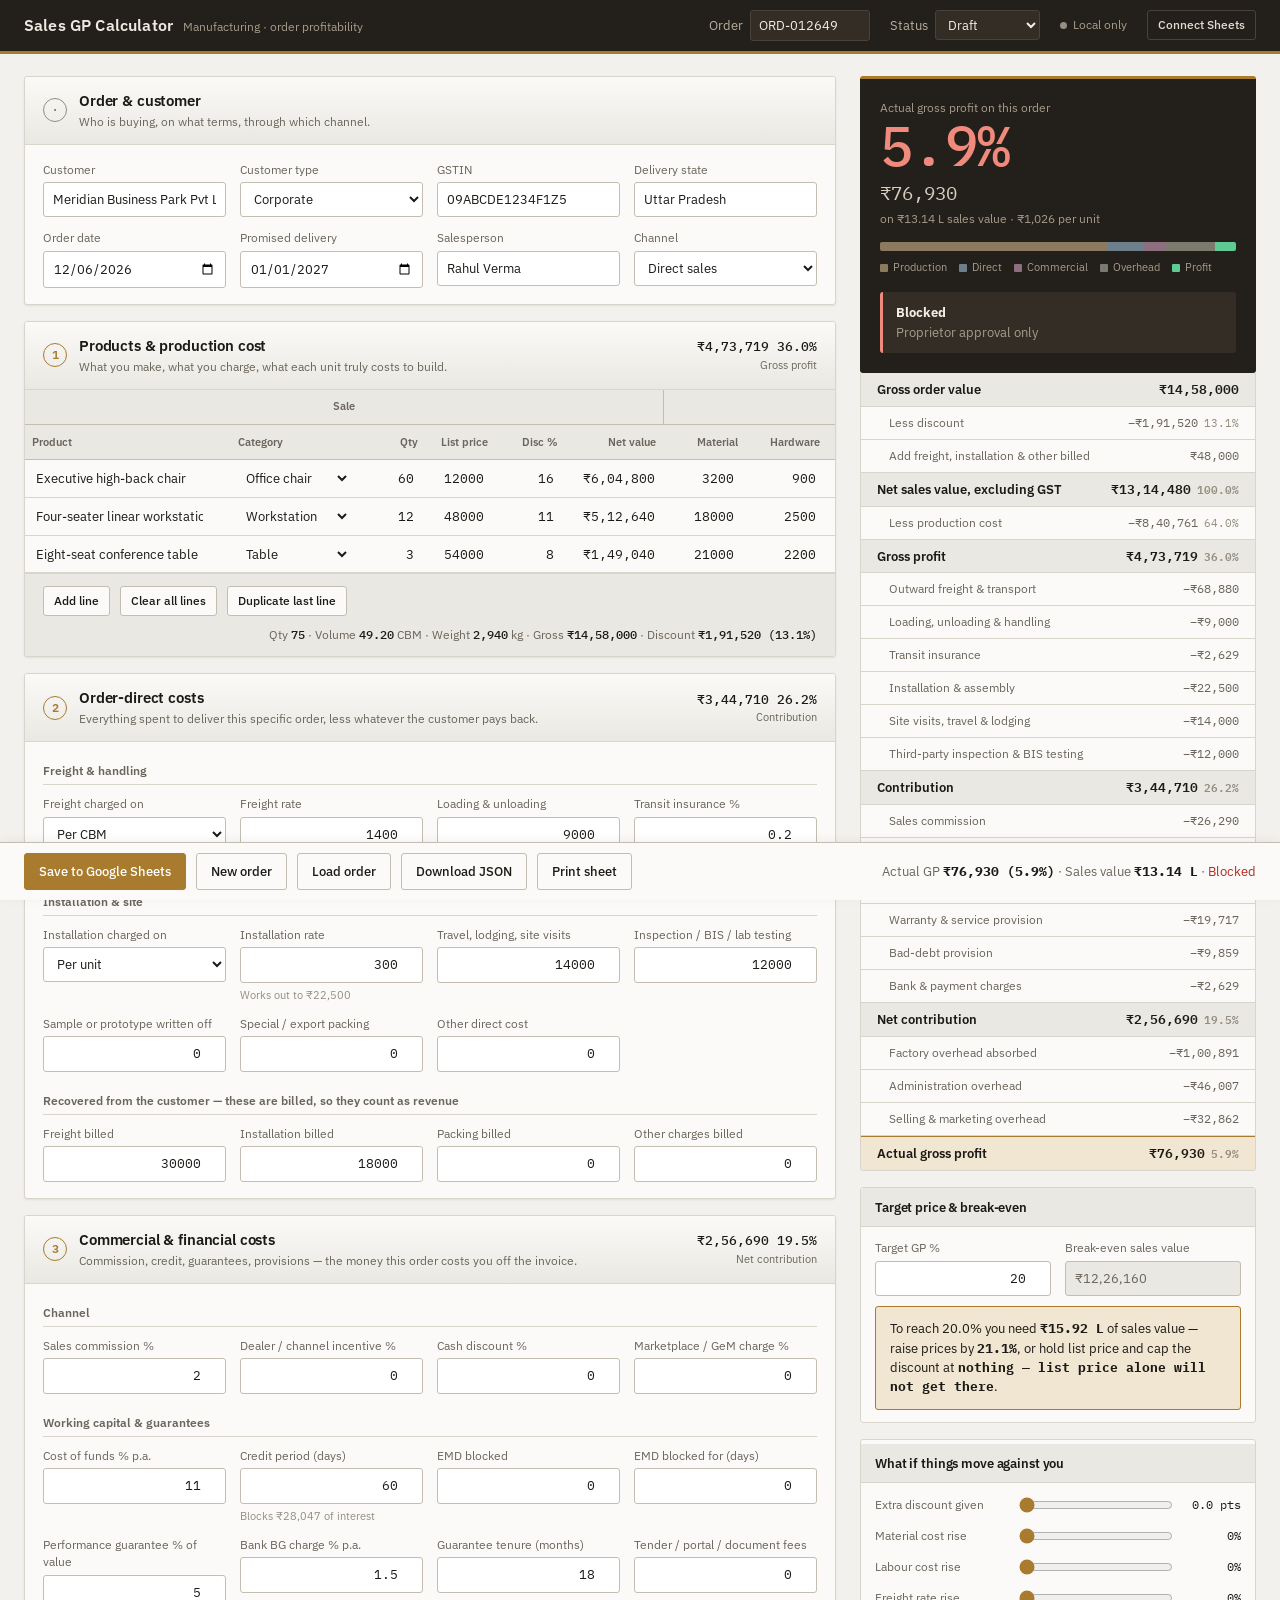
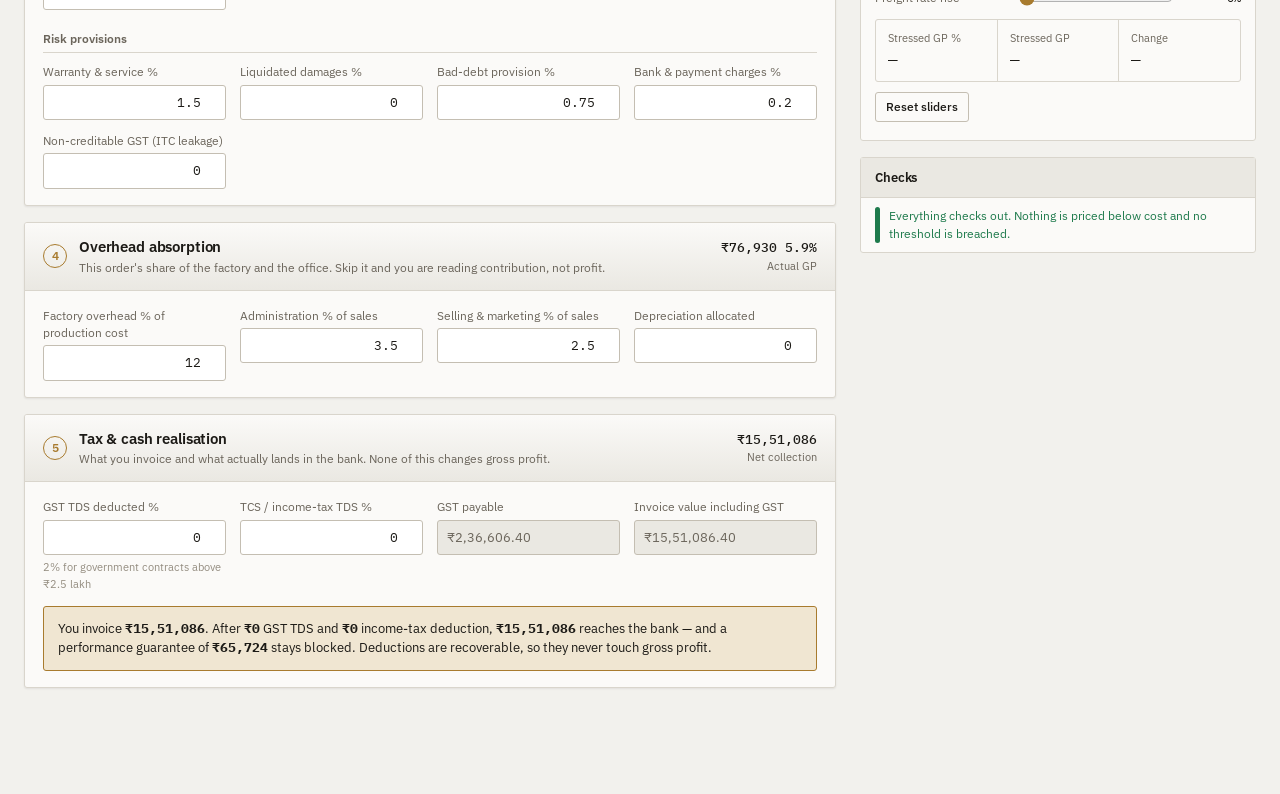
==== preview.html @ 5eb61e9d "Self Updated all fiels" ====
<!DOCTYPE html>
<html lang="en">
<head>
<meta charset="utf-8">
<meta name="viewport" content="width=device-width,initial-scale=1">
<title>Sales GP Calculator</title>
<meta name="description" content="Order-level gross profit calculator for furniture manufacturing.">
<link rel="preconnect" href="https://fonts.googleapis.com">
<link rel="preconnect" href="https://fonts.gstatic.com" crossorigin>
<link href="https://fonts.googleapis.com/css2?family=IBM+Plex+Mono:wght@400;500&family=IBM+Plex+Sans:wght@400;500;600&display=swap" rel="stylesheet">
<style>
/* ===== Sales GP Calculator — bark, paper, brass ========================== */
:root{
  --bark:#231F1A; --bark-2:#332D25; --bark-3:#4A4238;
  --surface:#F2F1ED; --card:#FBFAF8; --sunken:#EAE8E2;
  --rule:#D9D5CC; --rule-2:#C4BEB2;
  --ink:#1C1A16; --ink-2:#6B655B; --ink-3:#948D80;
  --brass:#A87B2E; --brass-lo:#F0E6D2; --brass-hi:#C79A45;
  --good:#1E7A4C; --good-bg:#E4F0E8;
  --watch:#B0731A; --watch-bg:#FAEEDB;
  --risk:#AE2B22; --risk-bg:#F9E5E3;
  --r:3px; --shadow:0 1px 2px rgba(35,31,26,.08);
  --sans:'IBM Plex Sans',system-ui,-apple-system,Segoe UI,sans-serif;
  --mono:'IBM Plex Mono',ui-monospace,Menlo,monospace;
}
*{box-sizing:border-box}
html{-webkit-text-size-adjust:100%}
body{
  margin:0;background:var(--surface);color:var(--ink);
  font:400 14px/1.5 var(--sans);font-variant-numeric:tabular-nums;
}
h1,h2,h3{margin:0;font-weight:600;letter-spacing:-.01em}
button,input,select,textarea{font:inherit;color:inherit}
:focus-visible{outline:2px solid var(--brass);outline-offset:2px}

/* ---------- masthead ---------- */
.masthead{
  position:sticky;top:0;z-index:60;background:var(--bark);color:#EFEAE1;
  border-bottom:3px solid var(--brass);
}
.masthead-in{
  max-width:1480px;margin:0 auto;padding:10px 24px;
  display:flex;align-items:center;gap:20px;flex-wrap:wrap;
}
.brand{display:flex;align-items:baseline;gap:10px;margin-right:auto}
.brand h1{font-size:16px;letter-spacing:.01em}
.brand span{font-size:12px;color:#A79C8B}
.mast-field{display:flex;align-items:center;gap:7px;font-size:12.5px;color:#B8AE9D}
.mast-field input,.mast-field select{
  background:var(--bark-2);border:1px solid var(--bark-3);color:#F3EEE5;
  border-radius:var(--r);padding:5px 8px;font-size:12.5px;min-width:0;
}
.mast-field input{width:150px}
.conn{display:flex;align-items:center;gap:6px;font-size:12px;color:#A79C8B}
.dot{width:7px;height:7px;border-radius:50%;background:var(--ink-3);flex:none}
.dot.on{background:#4FBF84}.dot.off{background:#C9705F}

/* ---------- buttons ---------- */
.btn{
  border:1px solid var(--rule-2);background:var(--card);border-radius:var(--r);
  padding:8px 14px;cursor:pointer;font-size:13px;font-weight:500;
  transition:background .12s,border-color .12s;
}
.btn:hover{background:var(--sunken)}
.btn-primary{background:var(--brass);border-color:var(--brass);color:#fff}
.btn-primary:hover{background:var(--brass-hi)}
.btn-ghost{background:transparent;border-color:var(--bark-3);color:#E4DCCF}
.btn-ghost:hover{background:var(--bark-2)}
.btn-sm{padding:5px 10px;font-size:12px}
.btn:disabled{opacity:.45;cursor:not-allowed}

/* ---------- shell ---------- */
.shell{max-width:1480px;margin:0 auto;padding:22px 24px 90px;
  display:grid;grid-template-columns:minmax(0,1fr) 396px;gap:24px;align-items:start}

/* ---------- level blocks ---------- */
.level{background:var(--card);border:1px solid var(--rule);border-radius:var(--r);
  margin-bottom:16px;box-shadow:var(--shadow);overflow:hidden}
.level-head{display:flex;align-items:center;gap:12px;padding:13px 18px;
  border-bottom:1px solid var(--rule);background:linear-gradient(var(--card),var(--sunken))}
.level-no{width:24px;height:24px;flex:none;border:1px solid var(--brass);color:var(--brass);
  border-radius:50%;display:grid;place-items:center;font-size:12px;font-weight:600}
.level-head h2{font-size:14.5px}
.level-head p{margin:1px 0 0;font-size:12px;color:var(--ink-2)}
.level-sum{margin-left:auto;font-family:var(--mono);font-size:13px;font-weight:500;text-align:right}
.level-sum small{display:block;font-family:var(--sans);font-size:11px;color:var(--ink-2);font-weight:400}
.level-body{padding:16px 18px}
.level-body.pad0{padding:0}

/* ---------- form grid ---------- */
.grid{display:grid;gap:12px 14px}
.g2{grid-template-columns:repeat(2,minmax(0,1fr))}
.g3{grid-template-columns:repeat(3,minmax(0,1fr))}
.g4{grid-template-columns:repeat(4,minmax(0,1fr))}
.f{display:flex;flex-direction:column;gap:4px;min-width:0}
.f label{font-size:11.5px;color:var(--ink-2)}
.f input,.f select{
  border:1px solid var(--rule-2);border-radius:var(--r);padding:7px 9px;
  background:#fff;width:100%;font-size:13px;
}
.f input[type=number]{font-family:var(--mono);text-align:right}
.f input:hover,.f select:hover{border-color:var(--ink-3)}
.f .hint{font-size:11px;color:var(--ink-3)}
.f-out input{background:var(--sunken);color:var(--ink-2)}
.split{display:grid;grid-template-columns:1fr 96px;gap:6px}
.subhead{font-size:11.5px;font-weight:600;color:var(--ink-2);
  padding-bottom:5px;margin:4px 0 10px;border-bottom:1px solid var(--rule)}
.subhead:not(:first-child){margin-top:20px}

/* ---------- line-item table ---------- */
.tbl-wrap{overflow-x:auto}
table.lines{width:100%;border-collapse:collapse;font-size:12.5px;min-width:1560px}
table.lines th{
  text-align:right;font-weight:600;font-size:11px;color:var(--ink-2);
  padding:9px 7px;border-bottom:1px solid var(--rule-2);background:var(--sunken);
  position:sticky;top:0;white-space:nowrap;
}
table.lines th:first-child,table.lines th.l{text-align:left}
table.lines td{padding:3px 4px;border-bottom:1px solid var(--rule);vertical-align:middle}
table.lines tbody tr:hover{background:#FDFCFA}
table.lines input,table.lines select{
  border:1px solid transparent;background:transparent;border-radius:2px;
  padding:5px 6px;width:100%;font-size:12.5px;
}
table.lines input:hover,table.lines select:hover{border-color:var(--rule-2);background:#fff}
table.lines input:focus,table.lines select:focus{background:#fff;border-color:var(--brass)}
table.lines input[type=number]{font-family:var(--mono);text-align:right;appearance:textfield;-moz-appearance:textfield}
table.lines input[type=number]::-webkit-outer-spin-button,
table.lines input[type=number]::-webkit-inner-spin-button{-webkit-appearance:none;margin:0}
.cell-out{font-family:var(--mono);text-align:right;padding-right:8px!important;white-space:nowrap}
.grp{background:var(--sunken)!important;font-size:10.5px!important;
  color:var(--ink-2)!important;text-align:center!important;border-left:1px solid var(--rule-2)}
.w-xs,.w-s,.w-m,.w-l{width:100%}
/* the generic `table.lines input` rule wins on specificity, so size the column,
   not the input */
table.lines thead tr:last-child th:nth-child(1){min-width:206px}
table.lines thead tr:last-child th:nth-child(2){min-width:124px}
table.lines thead tr:last-child th:nth-child(n+3):nth-child(-n+5){min-width:70px}
table.lines thead tr:last-child th:nth-child(6){min-width:98px}
table.lines thead tr:last-child th:nth-child(n+7):nth-child(-n+13){min-width:82px}
table.lines thead tr:last-child th:nth-child(n+14):nth-child(-n+17){min-width:70px}
table.lines thead tr:last-child th:nth-child(n+18):nth-child(-n+21){min-width:96px}
.x-btn{border:none;background:none;color:var(--ink-3);cursor:pointer;
  font-size:16px;line-height:1;padding:4px 7px;border-radius:2px}
.x-btn:hover{color:var(--risk);background:var(--risk-bg)}
tr.under td{background:var(--risk-bg)}
.lines-foot{display:flex;gap:10px;align-items:center;padding:12px 18px;
  border-top:1px solid var(--rule);background:var(--sunken);flex-wrap:wrap}
.lines-foot .stat{font-size:12px;color:var(--ink-2);margin-left:auto}
.lines-foot .stat b{font-family:var(--mono);color:var(--ink);font-weight:500}

/* ---------- margin panel (the hero) ---------- */
.panel{position:sticky;top:70px}
.readout{background:var(--bark);color:#F2EDE4;border-radius:var(--r);
  padding:20px;border-top:3px solid var(--brass)}
.readout .cap{font-size:11.5px;color:#A79C8B;margin-bottom:2px}
.gp-figure{
  font-family:var(--mono);font-size:56px;line-height:.98;font-weight:500;
  letter-spacing:-.03em;transition:color .35s ease;color:#F2EDE4;
}
.gp-figure.good{color:#5FCB92}.gp-figure.watch{color:#E8B457}.gp-figure.risk{color:#F08A7C}
.gp-abs{font-family:var(--mono);font-size:19px;margin-top:6px;color:#D9D0C1}
.gp-sub{font-size:12px;color:#A79C8B;margin-top:3px}
.verdict{margin-top:16px;padding:11px 13px;border-radius:var(--r);
  background:var(--bark-2);border-left:3px solid var(--ink-3);font-size:12.5px}
.verdict.good{border-left-color:#4FBF84}
.verdict.watch{border-left-color:#E8B457}
.verdict.risk{border-left-color:#F08A7C}
.verdict b{display:block;font-size:13px;margin-bottom:1px;color:#F2EDE4}
.verdict span{color:#A79C8B}

/* waterfall */
.fall{margin-top:14px;display:flex;height:9px;border-radius:2px;overflow:hidden;background:var(--bark-2)}
.fall i{display:block;height:100%}
.fall-key{display:flex;flex-wrap:wrap;gap:4px 12px;margin-top:8px;font-size:11px;color:#A79C8B}
.fall-key span{display:flex;align-items:center;gap:5px}
.fall-key i{width:8px;height:8px;border-radius:1px;flex:none}

/* ladder */
.ladder{background:var(--card);border:1px solid var(--rule);border-top:none;
  border-radius:0 0 var(--r) var(--r)}
.rung{display:flex;justify-content:space-between;gap:10px;padding:7px 16px;
  font-size:12.5px;border-bottom:1px solid var(--rule)}
.rung:last-child{border-bottom:none}
.rung .v{font-family:var(--mono);white-space:nowrap}
.rung.minor{color:var(--ink-2);padding-left:28px;font-size:12px}
.rung.step{font-weight:600;background:var(--sunken)}
.rung.total{font-weight:600;background:var(--brass-lo);border-top:1px solid var(--brass)}
.rung .pc{color:var(--ink-3);font-size:11px;margin-left:6px}

/* checks */
.checks{margin-top:16px;background:var(--card);border:1px solid var(--rule);border-radius:var(--r)}
.checks h3{font-size:12.5px;padding:10px 14px;border-bottom:1px solid var(--rule);background:var(--sunken)}
.check{display:flex;gap:9px;padding:9px 14px;font-size:12px;border-bottom:1px solid var(--rule)}
.check:last-child{border-bottom:none}
.check i{width:5px;border-radius:3px;flex:none;background:var(--ink-3)}
.check.error i{background:var(--risk)}.check.warn i{background:var(--watch)}.check.info i{background:var(--brass)}
.check.ok{color:var(--good)}

/* ---------- what-if ---------- */
.whatif{padding:4px 0}
.slider{display:grid;grid-template-columns:132px minmax(0,1fr) 60px;gap:10px;align-items:center;margin-bottom:11px}
.slider label{font-size:12px;color:var(--ink-2)}
.slider input[type=range]{width:100%;accent-color:var(--brass)}
.slider output{font-family:var(--mono);font-size:12px;text-align:right;color:var(--ink)}
.whatif-out{display:grid;grid-template-columns:repeat(3,1fr);gap:1px;background:var(--rule);
  border:1px solid var(--rule);border-radius:var(--r);overflow:hidden;margin-top:6px}
.whatif-out div{background:var(--card);padding:10px 12px}
.whatif-out span{display:block;font-size:11px;color:var(--ink-2)}
.whatif-out b{font-family:var(--mono);font-size:16px;font-weight:500}

/* ---------- misc ---------- */
.callout{background:var(--brass-lo);border:1px solid var(--brass);border-radius:var(--r);
  padding:12px 14px;font-size:12.5px;line-height:1.55}
.callout b{font-family:var(--mono)}
.toast{position:fixed;left:50%;bottom:26px;transform:translateX(-50%) translateY(120%);
  background:var(--bark);color:#F2EDE4;padding:11px 18px;border-radius:var(--r);
  font-size:13px;box-shadow:0 6px 20px rgba(35,31,26,.28);z-index:200;
  opacity:0;visibility:hidden;pointer-events:none;
  transition:transform .28s cubic-bezier(.2,.9,.3,1),opacity .2s;max-width:min(90vw,520px)}
.toast.show{transform:translateX(-50%) translateY(0);opacity:1;visibility:visible}
.toast.err{background:var(--risk)}
.pos{color:var(--good)}.neg{color:var(--risk)}
.actionbar{position:fixed;left:0;right:0;bottom:0;z-index:55;background:var(--card);
  border-top:1px solid var(--rule-2);padding:10px 24px;display:flex;gap:10px;align-items:center;
  box-shadow:0 -2px 10px rgba(35,31,26,.06)}
.actionbar .grow{margin-left:auto;display:flex;gap:10px}
.actionbar .live{font-size:12.5px;color:var(--ink-2)}
.actionbar .live b{font-family:var(--mono);color:var(--ink)}

@media (max-width:1180px){
  .shell{grid-template-columns:minmax(0,1fr)}
  .panel{position:static}
  .g4{grid-template-columns:repeat(2,minmax(0,1fr))}
  .g3{grid-template-columns:repeat(2,minmax(0,1fr))}
}
@media (max-width:640px){
  .shell{padding:16px 12px 96px}
  .masthead-in{padding:10px 12px;gap:12px}
  .brand{width:100%;gap:8px}
  .brand h1{font-size:15px}
  .brand span{display:none}
  .actionbar .btn{flex:1 1 auto;padding:8px 10px}
  .actionbar .grow{width:100%;margin-left:0}
  .g2,.g3,.g4{grid-template-columns:minmax(0,1fr)}
  .gp-figure{font-size:46px}
  .actionbar{padding:10px 12px;flex-wrap:wrap}
  .whatif-out{grid-template-columns:1fr}
}
@media (prefers-reduced-motion:reduce){
  *{transition:none!important;animation:none!important}
}
@media print{
  .masthead,.actionbar,.whatif,.x-btn,.lines-foot .btn{display:none}
  body{background:#fff}.shell{grid-template-columns:1fr}
  .readout{background:#fff;color:#000;border:1px solid #000}
  .gp-figure{color:#000!important}
}

</style>
</head>
<body>

<header class="masthead">
  <div class="masthead-in">
    <div class="brand">
      <h1>Sales GP Calculator</h1>
      <span id="brandCo">Manufacturing · order profitability</span>
    </div>
    <div class="mast-field">
      <span>Order</span>
      <input id="orderId" placeholder="ORD-0001" style="width:120px">
    </div>
    <div class="mast-field">
      <span>Status</span>
      <select id="orderStatus">
        <option>Draft</option><option>Quoted</option><option>Won</option>
        <option>Lost</option><option>Dispatched</option><option>Closed</option>
      </select>
    </div>
    <div class="conn"><span class="dot" id="connDot"></span><span id="connText">Local only</span></div>
    <button class="btn btn-ghost btn-sm" id="btnConnect">Connect Sheets</button>
  </div>
</header>

<main class="shell">

  <!-- ================= LEFT : the working form ================= -->
  <section>

    <!-- Order & customer -->
    <article class="level">
      <div class="level-head">
        <span class="level-no" style="border-color:var(--ink-3);color:var(--ink-2)">·</span>
        <div><h2>Order &amp; customer</h2><p>Who is buying, on what terms, through which channel.</p></div>
      </div>
      <div class="level-body">
        <div class="grid g4">
          <div class="f"><label for="custName">Customer</label>
            <input id="custName" list="dlCustomers" placeholder="Start typing a saved customer"></div>
          <div class="f"><label for="custType">Customer type</label>
            <select id="custType">
              <option>Corporate</option><option>Dealer</option><option>Retail</option>
              <option>Government / GeM</option><option>PSU</option><option>Export</option><option>Project / OEM</option>
            </select></div>
          <div class="f"><label for="custGstin">GSTIN</label><input id="custGstin" placeholder="09ABCDE1234F1Z5"></div>
          <div class="f"><label for="custState">Delivery state</label><input id="custState" placeholder="Uttar Pradesh"></div>
          <div class="f"><label for="orderDate">Order date</label><input type="date" id="orderDate"></div>
          <div class="f"><label for="deliveryDate">Promised delivery</label><input type="date" id="deliveryDate"></div>
          <div class="f"><label for="salesperson">Salesperson</label><input id="salesperson" placeholder="Name"></div>
          <div class="f"><label for="channel">Channel</label>
            <select id="channel">
              <option>Direct sales</option><option>Dealer network</option><option>GeM tender</option>
              <option>e-Tender</option><option>Marketplace</option><option>Referral</option>
            </select></div>
        </div>
      </div>
    </article>

    <!-- LEVEL 1 -->
    <article class="level">
      <div class="level-head">
        <span class="level-no">1</span>
        <div><h2>Products &amp; production cost</h2><p>What you make, what you charge, what each unit truly costs to build.</p></div>
        <div class="level-sum"><span id="sumL1">—</span><small>Gross profit</small></div>
      </div>
      <div class="level-body pad0">
        <div class="tbl-wrap">
          <table class="lines">
            <thead>
              <tr>
                <th colspan="6" class="grp" style="border-left:none">Sale</th>
                <th colspan="7" class="grp">Cost per unit</th>
                <th colspan="4" class="grp">Loading &amp; logistics inputs</th>
                <th colspan="4" class="grp">Result</th>
                <th class="grp"></th>
              </tr>
              <tr>
                <th class="l">Product</th><th class="l">Category</th>
                <th>Qty</th><th>List price</th><th>Disc %</th><th>Net value</th>
                <th>Material</th><th>Hardware</th><th>Fabric/foam</th><th>Finishing</th>
                <th>Labour</th><th>Packing</th><th>Other</th>
                <th>Waste %</th><th>Inward %</th><th>CBM/unit</th><th>Kg/unit</th>
                <th>Unit cost</th><th>Total cost</th><th>Line GP</th><th>GP %</th>
                <th></th>
              </tr>
            </thead>
            <tbody id="lineBody"></tbody>
          </table>
        </div>
        <div class="lines-foot">
          <button class="btn btn-sm" id="btnAddLine">Add line</button>
          <button class="btn btn-sm" id="btnClearLines">Clear all lines</button>
          <button class="btn btn-sm" id="btnDuplicate">Duplicate last line</button>
          <span class="stat">Qty <b id="ftQty">0</b> · Volume <b id="ftCbm">0</b> CBM · Weight <b id="ftKg">0</b> kg · Gross <b id="ftGross">0</b> · Discount <b id="ftDisc">0</b></span>
        </div>
      </div>
    </article>

    <!-- LEVEL 2 -->
    <article class="level">
      <div class="level-head">
        <span class="level-no">2</span>
        <div><h2>Order-direct costs</h2><p>Everything spent to deliver this specific order, less whatever the customer pays back.</p></div>
        <div class="level-sum"><span id="sumL2">—</span><small>Contribution</small></div>
      </div>
      <div class="level-body">
        <p class="subhead">Freight &amp; handling</p>
        <div class="grid g4">
          <div class="f"><label for="freightMode">Freight charged on</label>
            <select id="freightMode">
              <option value="cbm">Per CBM</option><option value="kg">Per kg</option>
              <option value="unit">Per unit</option><option value="pct">% of sales value</option>
              <option value="lumpsum">Lump sum</option>
            </select></div>
          <div class="f"><label for="freightRate">Freight rate</label><input type="number" id="freightRate" value="0" step="0.01"><span class="hint" id="freightCalc">—</span></div>
          <div class="f"><label for="handling">Loading &amp; unloading</label><input type="number" id="handling" value="0"></div>
          <div class="f"><label for="insurancePct">Transit insurance %</label><input type="number" id="insurancePct" value="0" step="0.01"></div>
        </div>
        <p class="subhead">Installation &amp; site</p>
        <div class="grid g4">
          <div class="f"><label for="installMode">Installation charged on</label>
            <select id="installMode">
              <option value="unit">Per unit</option><option value="lumpsum">Lump sum</option><option value="pct">% of sales value</option>
            </select></div>
          <div class="f"><label for="installRate">Installation rate</label><input type="number" id="installRate" value="0" step="0.01"><span class="hint" id="installCalc">—</span></div>
          <div class="f"><label for="travel">Travel, lodging, site visits</label><input type="number" id="travel" value="0"></div>
          <div class="f"><label for="inspection">Inspection / BIS / lab testing</label><input type="number" id="inspection" value="0"></div>
          <div class="f"><label for="sampleCost">Sample or prototype written off</label><input type="number" id="sampleCost" value="0"></div>
          <div class="f"><label for="specialPacking">Special / export packing</label><input type="number" id="specialPacking" value="0"></div>
          <div class="f"><label for="otherDirect">Other direct cost</label><input type="number" id="otherDirect" value="0"></div>
        </div>
        <p class="subhead">Recovered from the customer — these are billed, so they count as revenue</p>
        <div class="grid g4">
          <div class="f"><label for="freightBilled">Freight billed</label><input type="number" id="freightBilled" value="0"></div>
          <div class="f"><label for="installBilled">Installation billed</label><input type="number" id="installBilled" value="0"></div>
          <div class="f"><label for="packingBilled">Packing billed</label><input type="number" id="packingBilled" value="0"></div>
          <div class="f"><label for="otherBilled">Other charges billed</label><input type="number" id="otherBilled" value="0"></div>
        </div>
      </div>
    </article>

    <!-- LEVEL 3 -->
    <article class="level">
      <div class="level-head">
        <span class="level-no">3</span>
        <div><h2>Commercial &amp; financial costs</h2><p>Commission, credit, guarantees, provisions — the money this order costs you off the invoice.</p></div>
        <div class="level-sum"><span id="sumL3">—</span><small>Net contribution</small></div>
      </div>
      <div class="level-body">
        <p class="subhead">Channel</p>
        <div class="grid g4">
          <div class="f"><label for="commissionPct">Sales commission %</label><input type="number" id="commissionPct" value="0" step="0.01"></div>
          <div class="f"><label for="dealerIncentivePct">Dealer / channel incentive %</label><input type="number" id="dealerIncentivePct" value="0" step="0.01"></div>
          <div class="f"><label for="cashDiscountPct">Cash discount %</label><input type="number" id="cashDiscountPct" value="0" step="0.01"></div>
          <div class="f"><label for="gemChargePct">Marketplace / GeM charge %</label><input type="number" id="gemChargePct" value="0" step="0.01"></div>
        </div>
        <p class="subhead">Working capital &amp; guarantees</p>
        <div class="grid g4">
          <div class="f"><label for="interestPct">Cost of funds % p.a.</label><input type="number" id="interestPct" value="11" step="0.01"></div>
          <div class="f"><label for="creditDays">Credit period (days)</label><input type="number" id="creditDays" value="0"><span class="hint" id="creditCalc">—</span></div>
          <div class="f"><label for="emdAmount">EMD blocked</label><input type="number" id="emdAmount" value="0"></div>
          <div class="f"><label for="emdDays">EMD blocked for (days)</label><input type="number" id="emdDays" value="0"></div>
          <div class="f"><label for="pbgPct">Performance guarantee % of value</label><input type="number" id="pbgPct" value="0" step="0.01"></div>
          <div class="f"><label for="pbgChargePct">Bank BG charge % p.a.</label><input type="number" id="pbgChargePct" value="1.5" step="0.01"></div>
          <div class="f"><label for="pbgMonths">Guarantee tenure (months)</label><input type="number" id="pbgMonths" value="0"></div>
          <div class="f"><label for="tenderFees">Tender / portal / document fees</label><input type="number" id="tenderFees" value="0"></div>
        </div>
        <p class="subhead">Risk provisions</p>
        <div class="grid g4">
          <div class="f"><label for="warrantyPct">Warranty &amp; service %</label><input type="number" id="warrantyPct" value="0" step="0.01"></div>
          <div class="f"><label for="ldProvisionPct">Liquidated damages %</label><input type="number" id="ldProvisionPct" value="0" step="0.01"></div>
          <div class="f"><label for="badDebtPct">Bad-debt provision %</label><input type="number" id="badDebtPct" value="0" step="0.01"></div>
          <div class="f"><label for="bankChargePct">Bank &amp; payment charges %</label><input type="number" id="bankChargePct" value="0" step="0.01"></div>
          <div class="f"><label for="itcLeakage">Non-creditable GST (ITC leakage)</label><input type="number" id="itcLeakage" value="0"></div>
        </div>
      </div>
    </article>

    <!-- LEVEL 4 -->
    <article class="level">
      <div class="level-head">
        <span class="level-no">4</span>
        <div><h2>Overhead absorption</h2><p>This order's share of the factory and the office. Skip it and you are reading contribution, not profit.</p></div>
        <div class="level-sum"><span id="sumL4">—</span><small>Actual GP</small></div>
      </div>
      <div class="level-body">
        <div class="grid g4">
          <div class="f"><label for="factoryOhPct">Factory overhead % of production cost</label><input type="number" id="factoryOhPct" value="0" step="0.01"></div>
          <div class="f"><label for="adminOhPct">Administration % of sales</label><input type="number" id="adminOhPct" value="0" step="0.01"></div>
          <div class="f"><label for="sellingOhPct">Selling &amp; marketing % of sales</label><input type="number" id="sellingOhPct" value="0" step="0.01"></div>
          <div class="f"><label for="depreciation">Depreciation allocated</label><input type="number" id="depreciation" value="0"></div>
        </div>
      </div>
    </article>

    <!-- LEVEL 5 -->
    <article class="level">
      <div class="level-head">
        <span class="level-no">5</span>
        <div><h2>Tax &amp; cash realisation</h2><p>What you invoice and what actually lands in the bank. None of this changes gross profit.</p></div>
        <div class="level-sum"><span id="sumL5">—</span><small>Net collection</small></div>
      </div>
      <div class="level-body">
        <div class="grid g4">
          <div class="f"><label for="gstTdsPct">GST TDS deducted %</label><input type="number" id="gstTdsPct" value="0" step="0.01"><span class="hint">2% for government contracts above ₹2.5 lakh</span></div>
          <div class="f"><label for="tcsPct">TCS / income-tax TDS %</label><input type="number" id="tcsPct" value="0" step="0.01"></div>
          <div class="f f-out"><label>GST payable</label><input id="outGst" readonly></div>
          <div class="f f-out"><label>Invoice value including GST</label><input id="outInvoice" readonly></div>
        </div>
        <div class="callout" style="margin-top:14px" id="cashNote">Enter an order to see the realisation summary.</div>
      </div>
    </article>

  </section>

  <!-- ================= RIGHT : live margin panel ================= -->
  <aside class="panel">

    <div class="readout">
      <div class="cap">Actual gross profit on this order</div>
      <div class="gp-figure" id="gpPct">0.0%</div>
      <div class="gp-abs" id="gpAbs">₹0</div>
      <div class="gp-sub" id="gpSub">on nil sales value</div>

      <div class="fall" id="fall">
        <i style="background:#8C7A5E;width:100%"></i>
      </div>
      <div class="fall-key">
        <span><i style="background:#8C7A5E"></i>Production</span>
        <span><i style="background:#6E7F8C"></i>Direct</span>
        <span><i style="background:#8C6E7F"></i>Commercial</span>
        <span><i style="background:#7A7A6E"></i>Overhead</span>
        <span><i style="background:#5FCB92"></i>Profit</span>
      </div>

      <div class="verdict" id="verdict">
        <b>Awaiting input</b><span>Add a product line to see the approval level.</span>
      </div>
    </div>

    <div class="ladder" id="ladder"></div>

    <div class="checks">
      <h3>Target price &amp; break-even</h3>
      <div style="padding:12px 14px">
        <div class="grid g2" style="margin-bottom:10px">
          <div class="f"><label for="targetGpPct">Target GP %</label><input type="number" id="targetGpPct" value="20" step="0.5"></div>
          <div class="f f-out"><label>Break-even sales value</label><input id="outBreakeven" readonly></div>
        </div>
        <div class="callout" id="solverNote">Set a target to see the price you need.</div>
      </div>
    </div>

    <div class="checks whatif">
      <h3>What if things move against you</h3>
      <div style="padding:12px 14px 14px">
        <div class="slider"><label for="wDisc">Extra discount given</label><input type="range" id="wDisc" min="0" max="20" step="0.5" value="0"><output id="wDiscO">0.0 pts</output></div>
        <div class="slider"><label for="wMat">Material cost rise</label><input type="range" id="wMat" min="0" max="30" step="1" value="0"><output id="wMatO">0%</output></div>
        <div class="slider"><label for="wLab">Labour cost rise</label><input type="range" id="wLab" min="0" max="30" step="1" value="0"><output id="wLabO">0%</output></div>
        <div class="slider"><label for="wFrt">Freight rate rise</label><input type="range" id="wFrt" min="0" max="50" step="5" value="0"><output id="wFrtO">0%</output></div>
        <div class="whatif-out">
          <div><span>Stressed GP %</span><b id="wGpPct">—</b></div>
          <div><span>Stressed GP</span><b id="wGpAbs">—</b></div>
          <div><span>Change</span><b id="wDelta">—</b></div>
        </div>
        <button class="btn btn-sm" id="btnResetWhatif" style="margin-top:10px">Reset sliders</button>
      </div>
    </div>

    <div class="checks">
      <h3>Checks</h3>
      <div id="checkList"></div>
    </div>

  </aside>
</main>

<div class="actionbar">
  <button class="btn btn-primary" id="btnSave">Save to Google Sheets</button>
  <button class="btn" id="btnNew">New order</button>
  <button class="btn" id="btnLoad">Load order</button>
  <button class="btn" id="btnExport">Download JSON</button>
  <button class="btn" id="btnPrint">Print sheet</button>
  <span class="grow"><span class="live">Actual GP <b id="barGp">—</b> · Sales value <b id="barNsv">—</b> · <span id="barVerdict">—</span></span></span>
</div>

<datalist id="dlCustomers"></datalist>
<datalist id="dlProducts"></datalist>
<div class="toast" id="toast"></div>

<script>
/* ===========================================================================
   Sales GP Engine  v1.0
   Pure, dependency-free calculation core. No DOM, no network.
   Five calculation levels:
     L1  Production      -> Gross Profit
     L2  Order-direct    -> Contribution
     L3  Commercial      -> Net Contribution
     L4  Overhead        -> ACTUAL GP
     L5  Tax & cash      -> Invoice value, realisation (excluded from GP)
   =========================================================================== */
(function (root) {
  'use strict';

  /* ---------- helpers ---------------------------------------------------- */
  var num = function (v) { var x = parseFloat(v); return isFinite(x) ? x : 0; };
  var rate = function (v) { return num(v) / 100; };            // 12.5 -> 0.125
  var div = function (a, b) { return b ? a / b : 0; };
  var r2 = function (v) { return Math.round((num(v) + Number.EPSILON) * 100) / 100; };

  /* ---------- L1 : one order line ---------------------------------------- */
  function computeLine(l) {
    var qty = num(l.qty);
    var list = num(l.listPrice);
    var gross = qty * list;
    var discPct = rate(l.discPct);
    var discAmt = gross * discPct;
    var netRev = gross - discAmt;
    var unitNet = div(netRev, qty);

    // material family (subject to wastage + inward freight)
    var matBase = num(l.cMaterial) + num(l.cHardware) + num(l.cUpholstery) + num(l.cFinishing);
    var wastage = matBase * rate(l.wastagePct);
    var inward = (matBase + wastage) * rate(l.inwardFreightPct);
    // conversion family (not subject to wastage)
    var conv = num(l.cLabour) + num(l.cPacking) + num(l.cOther);

    var unitCogs = matBase + wastage + inward + conv;
    var cogs = unitCogs * qty;

    var gp = netRev - cogs;

    return {
      qty: qty,
      grossValue: gross,
      discountAmt: discAmt,
      netRevenue: netRev,
      unitNetPrice: unitNet,
      unitMaterial: matBase + wastage + inward,
      unitConversion: conv,
      unitCogs: unitCogs,
      cogs: cogs,
      gp: gp,
      gpPct: div(gp, netRev) * 100,
      markupPct: div(gp, cogs) * 100,
      cbm: num(l.cbmPerUnit) * qty,
      weight: num(l.weightPerUnit) * qty,
      gstPct: num(l.gstPct),
      gstAmt: netRev * rate(l.gstPct),
      belowCost: qty > 0 && unitNet < unitCogs
    };
  }

  /* ---------- L2 : order-direct cost heads -------------------------------- */
  function basisAmount(mode, rateVal, ctx) {
    switch (mode) {
      case 'cbm': return num(rateVal) * ctx.cbm;
      case 'kg': return num(rateVal) * ctx.weight;
      case 'unit': return num(rateVal) * ctx.qty;
      case 'pct': return rate(rateVal) * ctx.revenue;
      case 'lumpsum':
      default: return num(rateVal);
    }
  }

  /* ---------- main ------------------------------------------------------- */
  function compute(order) {
    var o = order || {};
    var L2 = o.l2 || {}, L3 = o.l3 || {}, L4 = o.l4 || {}, TX = o.tax || {}, RC = o.recovery || {};

    /* ---- L1 roll-up ---- */
    var lines = (o.lines || []).map(computeLine);
    var t = { gross: 0, disc: 0, net: 0, cogs: 0, qty: 0, cbm: 0, weight: 0, gst: 0, maxGst: 0 };
    lines.forEach(function (r) {
      t.gross += r.grossValue; t.disc += r.discountAmt; t.net += r.netRevenue;
      t.cogs += r.cogs; t.qty += r.qty; t.cbm += r.cbm; t.weight += r.weight;
      t.gst += r.gstAmt; t.maxGst = Math.max(t.maxGst, r.gstPct);
    });

    /* ---- revenue recoveries (billed to customer, so they ARE revenue) ---- */
    var recFreight = num(RC.freightBilled),
        recInstall = num(RC.installBilled),
        recPacking = num(RC.packingBilled),
        recOther = num(RC.otherBilled);
    var recovery = recFreight + recInstall + recPacking + recOther;

    // Net Sales Value, excl. GST — the single denominator for every margin %
    var NSV = t.net + recovery;
    var ctx = { cbm: t.cbm, weight: t.weight, qty: t.qty, revenue: NSV };

    /* ---- L1 result ---- */
    var grossProfit = NSV - t.cogs;

    /* ---- L2 heads ---- */
    var h2 = [];
    var push = function (arr, label, amt, ofRev) {
      if (Math.abs(amt) > 0.004) arr.push({ label: label, amount: amt, ofRevenue: !!ofRev });
    };
    var outFreight = basisAmount(L2.freightMode, L2.freightRate, ctx);
    var install = basisAmount(L2.installMode, L2.installRate, ctx);
    var insurance = rate(L2.insurancePct) * NSV;

    push(h2, 'Outward freight & transport', outFreight, L2.freightMode === 'pct');
    push(h2, 'Loading, unloading & handling', num(L2.handling));
    push(h2, 'Transit insurance', insurance, true);
    push(h2, 'Installation & assembly', install, L2.installMode === 'pct');
    push(h2, 'Site visits, travel & lodging', num(L2.travel));
    push(h2, 'Sample / prototype written off', num(L2.sampleCost));
    push(h2, 'Third-party inspection & BIS testing', num(L2.inspection));
    push(h2, 'Special / export packaging', num(L2.specialPacking));
    push(h2, 'Other direct order cost', num(L2.otherDirect));
    var totL2 = h2.reduce(function (s, x) { return s + x.amount; }, 0);
    var contribution = grossProfit - totL2;

    /* ---- L3 heads ---- */
    var invoiceValueForCredit = NSV * (1 + rate(t.maxGst));   // receivable actually blocked
    var creditDays = num(L3.creditDays);
    var iRate = rate(L3.interestPct);
    var creditCost = invoiceValueForCredit * iRate * div(creditDays, 365);
    var emdCost = num(L3.emdAmount) * iRate * div(num(L3.emdDays), 365);
    var pbgValue = rate(L3.pbgPct) * NSV;
    var pbgCost = pbgValue * rate(L3.pbgChargePct) * div(num(L3.pbgMonths), 12);

    var h3 = [];
    push(h3, 'Sales commission', rate(L3.commissionPct) * NSV, true);
    push(h3, 'Dealer / channel incentive', rate(L3.dealerIncentivePct) * NSV, true);
    push(h3, 'Cash / early-payment discount', rate(L3.cashDiscountPct) * NSV, true);
    push(h3, 'Working-capital cost (' + creditDays + ' days credit)', creditCost, true);
    push(h3, 'EMD blocked-fund cost', emdCost);
    push(h3, 'Performance bank guarantee', pbgCost, true);
    push(h3, 'Tender / portal / document fees', num(L3.tenderFees));
    push(h3, 'Marketplace transaction charge', rate(L3.gemChargePct) * NSV, true);
    push(h3, 'Liquidated damages provision', rate(L3.ldProvisionPct) * NSV, true);
    push(h3, 'Warranty & service provision', rate(L3.warrantyPct) * NSV, true);
    push(h3, 'Bad-debt provision', rate(L3.badDebtPct) * NSV, true);
    push(h3, 'Bank & payment charges', rate(L3.bankChargePct) * NSV, true);
    push(h3, 'Non-creditable GST (ITC leakage)', num(L3.itcLeakage));
    var totL3 = h3.reduce(function (s, x) { return s + x.amount; }, 0);
    var netContribution = contribution - totL3;

    /* ---- L4 heads ---- */
    var factoryOh = rate(L4.factoryOhPct) * t.cogs;
    var h4 = [];
    push(h4, 'Factory overhead absorbed', factoryOh);
    push(h4, 'Administration overhead', rate(L4.adminOhPct) * NSV, true);
    push(h4, 'Selling & marketing overhead', rate(L4.sellingOhPct) * NSV, true);
    push(h4, 'Depreciation allocated', num(L4.depreciation));
    var totL4 = h4.reduce(function (s, x) { return s + x.amount; }, 0);

    var actualGP = netContribution - totL4;
    var actualGPPct = div(actualGP, NSV) * 100;

    /* ---- L5 tax & cash realisation (never part of GP) ---- */
    var gstOnRecovery = recovery * rate(t.maxGst);
    var gstTotal = t.gst + gstOnRecovery;
    var invoiceValue = NSV + gstTotal;
    var gstTds = NSV * rate(TX.gstTdsPct);
    var incomeTds = NSV * rate(TX.tcsPct);
    var netCollection = invoiceValue - gstTds - incomeTds;

    /* ---- break-even & goal seek -------------------------------------------
       Actual GP = NSV*(1 - v) - F     where
       v = every head that scales with revenue,  F = every fixed head.
       Solve NSV for GP = 0  and for GP% = target.                            */
    var allHeads = h2.concat(h3, h4);
    var varAmt = allHeads.reduce(function (s, x) { return s + (x.ofRevenue ? x.amount : 0); }, 0);
    var fixAmt = allHeads.reduce(function (s, x) { return s + (x.ofRevenue ? 0 : x.amount); }, 0);
    var v = div(varAmt, NSV);                       // variable rate on revenue
    var F = t.cogs + fixAmt;                        // fixed pool incl. production cost
    var breakEvenNSV = (1 - v) > 0 ? div(F, 1 - v) : 0;

    function revenueForTarget(targetPct) {
      var tR = targetPct / 100, den = 1 - v - tR;
      return den > 0 ? div(F, den) : 0;
    }

    var targetPct = num(o.targetGpPct);
    var reqNSV = revenueForTarget(targetPct);
    var priceFactor = div(reqNSV, NSV);
    // discount % that still lands on target, holding list value constant
    var maxDiscForTarget = t.gross > 0 ? (1 - div(reqNSV - recovery, t.gross)) * 100 : 0;

    /* ---- validations ---- */
    var issues = [];
    var flag = function (sev, msg) { issues.push({ sev: sev, msg: msg }); };
    if (!(o.lines || []).length) flag('error', 'Add at least one product line before saving.');
    if (!(o.customer && o.customer.name)) flag('error', 'Customer name is required.');
    if (!(o.meta && o.meta.orderDate)) flag('error', 'Order date is required.');
    lines.forEach(function (r, i) {
      var src = o.lines[i] || {};
      if (r.qty <= 0) flag('error', 'Line ' + (i + 1) + ': quantity must be greater than zero.');
      if (r.unitNetPrice <= 0) flag('error', 'Line ' + (i + 1) + ': net selling price must be greater than zero.');
      if (num(src.discPct) < 0 || num(src.discPct) > 100) flag('error', 'Line ' + (i + 1) + ': discount must sit between 0 and 100.');
      if (r.belowCost) flag('error', 'Line ' + (i + 1) + ' (' + (src.description || 'item') + ') sells below its own production cost.');
      else if (r.gpPct < 8 && r.qty > 0) flag('warn', 'Line ' + (i + 1) + ' carries only ' + r.gpPct.toFixed(1) + '% margin before order costs.');
      if (r.unitCogs === 0 && r.qty > 0) flag('warn', 'Line ' + (i + 1) + ' has no costing entered — margin is overstated.');
    });
    if (L2.freightMode === 'cbm' && t.cbm === 0) flag('warn', 'Freight is rated per CBM but no volume is entered on any line.');
    if (L2.freightMode === 'kg' && t.weight === 0) flag('warn', 'Freight is rated per kg but no weight is entered on any line.');
    if (creditDays > 90) flag('warn', creditDays + ' days of credit is blocking ' + Math.round(creditCost) + ' of working capital.');
    if (outFreight > 0 && recFreight === 0 && NSV > 0) flag('info', 'Freight is being absorbed in full — nothing is billed back to the customer.');
    if (totL4 === 0 && NSV > 0) flag('info', 'No overhead is absorbed, so this reads as contribution rather than true GP.');
    if (actualGPPct < 0) flag('error', 'This order loses money after all costs.');

    /* ---- approval slab ---- */
    var slabs = o.approvalMatrix || root.GPEngine.defaultApprovalMatrix;
    var verdict = slabs[slabs.length - 1];
    for (var i = 0; i < slabs.length; i++) {
      if (actualGPPct >= slabs[i].minPct) { verdict = slabs[i]; break; }
    }

    return {
      lines: lines,
      totals: {
        grossValue: t.gross, totalDiscount: t.disc, discountPct: div(t.disc, t.gross) * 100,
        productRevenue: t.net, recovery: recovery,
        recFreight: recFreight, recInstall: recInstall, recPacking: recPacking, recOther: recOther,
        nsv: NSV, qty: t.qty, cbm: t.cbm, weight: t.weight,
        cogs: t.cogs, cogsPct: div(t.cogs, NSV) * 100,
        grossProfit: grossProfit, grossProfitPct: div(grossProfit, NSV) * 100,
        totL2: totL2, contribution: contribution, contributionPct: div(contribution, NSV) * 100,
        totL3: totL3, netContribution: netContribution, netContributionPct: div(netContribution, NSV) * 100,
        totL4: totL4, actualGP: actualGP, actualGPPct: actualGPPct,
        gpPerUnit: div(actualGP, t.qty),
        totalCost: t.cogs + totL2 + totL3 + totL4,
        gstTotal: gstTotal, invoiceValue: invoiceValue,
        gstTds: gstTds, incomeTds: incomeTds, netCollection: netCollection,
        pbgValue: pbgValue, creditCost: creditCost
      },
      heads: { l2: h2, l3: h3, l4: h4 },
      solver: {
        variableRate: v * 100, fixedPool: F,
        breakEvenNSV: breakEvenNSV,
        breakEvenPct: div(breakEvenNSV, NSV) * 100,
        targetPct: targetPct, requiredNSV: reqNSV,
        priceFactor: priceFactor,
        priceGapPct: (priceFactor - 1) * 100,
        maxDiscountForTarget: maxDiscForTarget
      },
      issues: issues,
      verdict: verdict,
      valid: !issues.some(function (x) { return x.sev === 'error'; })
    };
  }

  /* ---- sensitivity: re-run with a shocked copy of the order -------------- */
  function sensitivity(order, shocks) {
    var clone = JSON.parse(JSON.stringify(order));
    clone.lines = (clone.lines || []).map(function (l) {
      l.discPct = num(l.discPct) + num(shocks.discountPts);
      var f = 1 + rate(shocks.materialPct);
      ['cMaterial', 'cHardware', 'cUpholstery', 'cFinishing'].forEach(function (k) { l[k] = num(l[k]) * f; });
      l.cLabour = num(l.cLabour) * (1 + rate(shocks.labourPct));
      return l;
    });
    clone.l2 = clone.l2 || {};
    clone.l2.freightRate = num(clone.l2.freightRate) * (1 + rate(shocks.freightPct));
    return compute(clone);
  }

  root.GPEngine = {
    compute: compute,
    computeLine: computeLine,
    sensitivity: sensitivity,
    round: r2,
    defaultApprovalMatrix: [
      { minPct: 25, level: 'Auto-approved', who: 'No sign-off needed', tone: 'good' },
      { minPct: 18, level: 'Level 1', who: 'Sales Manager', tone: 'good' },
      { minPct: 12, level: 'Level 2', who: 'General Manager', tone: 'watch' },
      { minPct: 6, level: 'Level 3', who: 'Director', tone: 'watch' },
      { minPct: -1e9, level: 'Blocked', who: 'Proprietor approval only', tone: 'risk' }
    ]
  };
})(typeof window !== 'undefined' ? window : globalThis);

</script>
<script>
window.GP_CONFIG = { endpoint: 'PASTE_YOUR_EXEC_URL_HERE', token: '' };
</script>
<script>
/* ===========================================================================
   Sheets API layer
   Talks to the Apps Script web app. Every call is POST with
   Content-Type: text/plain so the browser treats it as a "simple request"
   and skips the CORS preflight that Apps Script cannot answer.
   Falls back to browser storage when no endpoint is configured, so the
   calculator stays fully usable offline.
   =========================================================================== */
(function (root) {
  'use strict';

  var LS_URL = 'gp.endpoint', LS_TOKEN = 'gp.token', LS_CACHE = 'gp.cache';

  function ls(k, v) {
    try {
      if (v === undefined) return localStorage.getItem(k);
      if (v === null) { localStorage.removeItem(k); return null; }
      localStorage.setItem(k, v); return v;
    } catch (e) { return null; }
  }

  /* assets/config.js wins when it holds a real value; otherwise fall back to
     whatever was typed into the Connect Sheets dialog on this device. */
  var CFG = root.GP_CONFIG || {};
  var unset = function (v) {
    return !v || /^PASTE_|CHANGE-ME/.test(String(v).trim());
  };
  var pick = function (cfgVal, lsKey) {
    return unset(cfgVal) ? (ls(lsKey) || '') : String(cfgVal).trim();
  };

  var API = {
    endpoint: pick(CFG.endpoint, LS_URL),
    token: pick(CFG.token, LS_TOKEN),
    fromConfig: !unset(CFG.endpoint),
    online: false,

    configure: function (url, token) {
      this.endpoint = (url || '').trim();
      this.token = (token || '').trim();
      ls(LS_URL, this.endpoint); ls(LS_TOKEN, this.token);
    },

    call: function (action, payload) {
      var self = this;
      if (!this.endpoint) return Promise.reject(new Error('No Google Sheets endpoint configured.'));
      return fetch(this.endpoint, {
        method: 'POST',
        headers: { 'Content-Type': 'text/plain;charset=utf-8' },
        body: JSON.stringify({ action: action, token: this.token, payload: payload || {} })
      })
        .then(function (r) {
          if (!r.ok) throw new Error('Sheets responded ' + r.status);
          return r.json();
        })
        .then(function (j) {
          if (!j.ok) throw new Error(j.error || 'Sheets rejected the request.');
          self.online = true;
          return j.data;
        })
        .catch(function (e) { self.online = false; throw e; });
    },

    /* masters + settings in one round trip on page load */
    bootstrap: function () { return this.call('bootstrap'); },
    nextOrderId: function () { return this.call('nextOrderId'); },
    saveOrder: function (bundle) { return this.call('saveOrder', bundle); },
    getOrder: function (id) { return this.call('getOrder', { orderId: id }); },
    listOrders: function (limit) { return this.call('listOrders', { limit: limit || 100 }); },

    /* -------- offline mirror -------- */
    cacheLocal: function (bundle) {
      var all = this.readLocal();
      all[bundle.order.orderId] = bundle;
      ls(LS_CACHE, JSON.stringify(all));
    },
    readLocal: function () {
      try { return JSON.parse(ls(LS_CACHE) || '{}'); } catch (e) { return {}; }
    }
  };

  root.SheetsAPI = API;
})(typeof window !== 'undefined' ? window : globalThis);

</script>
<script>
/* ===========================================================================
   Sales GP Calculator — application layer
   =========================================================================== */
(function () {
  'use strict';

  var $ = function (id) { return document.getElementById(id); };
  var E = window.GPEngine, API = window.SheetsAPI;

  /* ---------- formatting (Indian numbering) ------------------------------ */
  var inr = new Intl.NumberFormat('en-IN', { maximumFractionDigits: 0 });
  var inr2 = new Intl.NumberFormat('en-IN', { minimumFractionDigits: 2, maximumFractionDigits: 2 });
  function money(v) { var n = +v || 0; return (n < 0 ? '−₹' : '₹') + inr.format(Math.abs(Math.round(n))); }
  function money2(v) { var n = +v || 0; return (n < 0 ? '−₹' : '₹') + inr2.format(Math.abs(n)); }
  function pc(v) { var n = +v || 0; return (isFinite(n) ? n.toFixed(1) : '0.0') + '%'; }
  function compact(v) {
    var n = Math.abs(+v || 0), s = (+v < 0 ? '−' : '');
    if (n >= 1e7) return s + '₹' + (n / 1e7).toFixed(2) + ' Cr';
    if (n >= 1e5) return s + '₹' + (n / 1e5).toFixed(2) + ' L';
    return s + '₹' + inr.format(Math.round(n));
  }

  /* ---------- fallback masters (used until Sheets is connected) ---------- */
  var MASTERS = {
    settings: {
      companyName: 'Manufacturing · order profitability',
      interestPct: 11, pbgChargePct: 1.5, targetGpPct: 20,
      defaultGstPct: 18, defaultWastagePct: 4, defaultInwardPct: 2
    },
    products: [
      { sku: 'CH-EXE-01', name: 'Executive high-back chair', category: 'Office chair', uom: 'Nos', listPrice: 12000, cMaterial: 3200, cHardware: 900, cUpholstery: 1100, cFinishing: 300, cLabour: 800, cPacking: 250, cOther: 0, wastagePct: 4, inwardFreightPct: 2, cbmPerUnit: 0.35, weightPerUnit: 18, gstPct: 18 },
      { sku: 'CH-TSK-02', name: 'Task chair with mesh back', category: 'Office chair', uom: 'Nos', listPrice: 6500, cMaterial: 1700, cHardware: 620, cUpholstery: 480, cFinishing: 180, cLabour: 450, cPacking: 160, cOther: 0, wastagePct: 4, inwardFreightPct: 2, cbmPerUnit: 0.22, weightPerUnit: 11, gstPct: 18 },
      { sku: 'CH-VIS-03', name: 'Visitor chair, cantilever', category: 'Office chair', uom: 'Nos', listPrice: 4200, cMaterial: 1150, cHardware: 300, cUpholstery: 380, cFinishing: 140, cLabour: 300, cPacking: 110, cOther: 0, wastagePct: 4, inwardFreightPct: 2, cbmPerUnit: 0.18, weightPerUnit: 8, gstPct: 18 },
      { sku: 'SF-3ST-01', name: 'Three-seater office sofa', category: 'Sofa', uom: 'Nos', listPrice: 38000, cMaterial: 9800, cHardware: 1200, cUpholstery: 6400, cFinishing: 900, cLabour: 3200, cPacking: 800, cOther: 0, wastagePct: 6, inwardFreightPct: 2, cbmPerUnit: 1.6, weightPerUnit: 62, gstPct: 18 },
      { sku: 'SF-RCL-02', name: 'Single-seat recliner', category: 'Recliner', uom: 'Nos', listPrice: 29000, cMaterial: 7400, cHardware: 3800, cUpholstery: 4200, cFinishing: 600, cLabour: 2600, cPacking: 650, cOther: 0, wastagePct: 5, inwardFreightPct: 2, cbmPerUnit: 0.95, weightPerUnit: 45, gstPct: 18 },
      { sku: 'WS-4ST-01', name: 'Four-seater linear workstation', category: 'Workstation', uom: 'Set', listPrice: 48000, cMaterial: 18000, cHardware: 2500, cUpholstery: 0, cFinishing: 1500, cLabour: 3000, cPacking: 900, cOther: 200, wastagePct: 5, inwardFreightPct: 2, cbmPerUnit: 1.8, weightPerUnit: 120, gstPct: 18 },
      { sku: 'WS-6ST-02', name: 'Six-seater cluster workstation', category: 'Workstation', uom: 'Set', listPrice: 68000, cMaterial: 25500, cHardware: 3600, cUpholstery: 0, cFinishing: 2100, cLabour: 4200, cPacking: 1200, cOther: 300, wastagePct: 5, inwardFreightPct: 2, cbmPerUnit: 2.6, weightPerUnit: 172, gstPct: 18 },
      { sku: 'TB-CNF-01', name: 'Eight-seat conference table', category: 'Table', uom: 'Nos', listPrice: 54000, cMaterial: 21000, cHardware: 2200, cUpholstery: 0, cFinishing: 2400, cLabour: 3400, cPacking: 1100, cOther: 0, wastagePct: 5, inwardFreightPct: 2, cbmPerUnit: 2.2, weightPerUnit: 140, gstPct: 18 },
      { sku: 'TB-EXE-02', name: 'Executive desk with side unit', category: 'Table', uom: 'Nos', listPrice: 32000, cMaterial: 12400, cHardware: 1800, cUpholstery: 0, cFinishing: 1400, cLabour: 2100, cPacking: 700, cOther: 0, wastagePct: 5, inwardFreightPct: 2, cbmPerUnit: 1.3, weightPerUnit: 82, gstPct: 18 },
      { sku: 'ST-PED-01', name: 'Three-drawer mobile pedestal', category: 'Storage', uom: 'Nos', listPrice: 8500, cMaterial: 3100, cHardware: 900, cUpholstery: 0, cFinishing: 420, cLabour: 600, cPacking: 240, cOther: 0, wastagePct: 4, inwardFreightPct: 2, cbmPerUnit: 0.28, weightPerUnit: 24, gstPct: 18 }
    ],
    customers: [],
    approvalMatrix: E.defaultApprovalMatrix
  };

  var CATEGORIES = ['Office chair', 'Sofa', 'Recliner', 'Workstation', 'Table', 'Storage', 'Partition', 'Accessory', 'Other'];

  /* ---------- line rows -------------------------------------------------- */
  var NUMCOLS = [
    ['qty', 'w-xs', 1], ['listPrice', 'w-m', 0], ['discPct', 'w-xs', 0]
  ];
  var COSTCOLS = ['cMaterial', 'cHardware', 'cUpholstery', 'cFinishing', 'cLabour', 'cPacking', 'cOther'];
  var LOGCOLS = ['wastagePct', 'inwardFreightPct', 'cbmPerUnit', 'weightPerUnit'];

  function makeRow(seed) {
    var d = seed || {};
    var tr = document.createElement('tr');
    var cells = [];

    cells.push('<td><input class="w-l" data-k="description" list="dlProducts" value="' +
      esc(d.description || '') + '" placeholder="Type or pick a product"></td>');
    cells.push('<td><select class="w-m" data-k="category">' +
      CATEGORIES.map(function (c) { return '<option' + (c === (d.category || 'Office chair') ? ' selected' : '') + '>' + c + '</option>'; }).join('') +
      '</select></td>');

    NUMCOLS.forEach(function (c) {
      cells.push('<td><input type="number" class="' + c[1] + '" data-k="' + c[0] +
        '" step="any" min="0" value="' + (d[c[0]] !== undefined ? d[c[0]] : c[2]) + '"></td>');
    });
    cells.push('<td class="cell-out" data-out="netValue">—</td>');

    COSTCOLS.forEach(function (k) {
      cells.push('<td><input type="number" class="w-s" data-k="' + k + '" step="any" min="0" value="' + (d[k] || 0) + '"></td>');
    });
    LOGCOLS.forEach(function (k) {
      cells.push('<td><input type="number" class="w-xs" data-k="' + k + '" step="any" min="0" value="' + (d[k] || 0) + '"></td>');
    });

    cells.push('<td class="cell-out" data-out="unitCogs">—</td>');
    cells.push('<td class="cell-out" data-out="cogs">—</td>');
    cells.push('<td class="cell-out" data-out="gp">—</td>');
    cells.push('<td class="cell-out" data-out="gpPct">—</td>');
    cells.push('<td><button class="x-btn" title="Remove this line" aria-label="Remove line">×</button></td>');

    tr.innerHTML = cells.join('');
    tr.dataset.gst = d.gstPct || MASTERS.settings.defaultGstPct;
    tr.dataset.sku = d.sku || '';
    tr.querySelector('.x-btn').addEventListener('click', function () {
      tr.remove(); if (!$('lineBody').children.length) addLine(); recalc();
    });
    // product master autofill
    var nameInput = tr.querySelector('[data-k=description]');
    nameInput.addEventListener('change', function () {
      var hit = MASTERS.products.find(function (p) {
        return p.name === nameInput.value || p.sku === nameInput.value ||
          (p.sku + ' — ' + p.name) === nameInput.value;
      });
      if (!hit) return;
      nameInput.value = hit.name;
      tr.dataset.sku = hit.sku; tr.dataset.gst = hit.gstPct;
      tr.querySelector('[data-k=category]').value = hit.category;
      ['listPrice'].concat(COSTCOLS, LOGCOLS).forEach(function (k) {
        var el = tr.querySelector('[data-k=' + k + ']');
        if (el && hit[k] !== undefined) el.value = hit[k];
      });
      recalc();
    });
    return tr;
  }
  function esc(s) { return String(s).replace(/[&<>"]/g, function (c) { return ({ '&': '&amp;', '<': '&lt;', '>': '&gt;', '"': '&quot;' })[c]; }); }

  function addLine(seed) { $('lineBody').appendChild(makeRow(seed)); }

  /* ---------- read the whole form into an order object ------------------- */
  function v(id) { var el = $(id); return el ? el.value : ''; }
  function nv(id) { return parseFloat(v(id)) || 0; }

  function readOrder() {
    var lines = [].map.call($('lineBody').children, function (tr) {
      var o = { gstPct: +tr.dataset.gst || 18, sku: tr.dataset.sku || '' };
      [].forEach.call(tr.querySelectorAll('[data-k]'), function (el) {
        o[el.dataset.k] = el.type === 'number' ? (parseFloat(el.value) || 0) : el.value;
      });
      return o;
    });
    return {
      meta: {
        orderId: v('orderId'), orderDate: v('orderDate'), deliveryDate: v('deliveryDate'),
        status: v('orderStatus'), salesperson: v('salesperson'), channel: v('channel')
      },
      customer: {
        name: v('custName'), type: v('custType'), gstin: v('custGstin'), state: v('custState')
      },
      lines: lines,
      recovery: {
        freightBilled: nv('freightBilled'), installBilled: nv('installBilled'),
        packingBilled: nv('packingBilled'), otherBilled: nv('otherBilled')
      },
      l2: {
        freightMode: v('freightMode'), freightRate: nv('freightRate'), handling: nv('handling'),
        insurancePct: nv('insurancePct'), installMode: v('installMode'), installRate: nv('installRate'),
        travel: nv('travel'), sampleCost: nv('sampleCost'), inspection: nv('inspection'),
        specialPacking: nv('specialPacking'), otherDirect: nv('otherDirect')
      },
      l3: {
        commissionPct: nv('commissionPct'), dealerIncentivePct: nv('dealerIncentivePct'),
        cashDiscountPct: nv('cashDiscountPct'), interestPct: nv('interestPct'), creditDays: nv('creditDays'),
        emdAmount: nv('emdAmount'), emdDays: nv('emdDays'), pbgPct: nv('pbgPct'),
        pbgChargePct: nv('pbgChargePct'), pbgMonths: nv('pbgMonths'), tenderFees: nv('tenderFees'),
        gemChargePct: nv('gemChargePct'), ldProvisionPct: nv('ldProvisionPct'),
        warrantyPct: nv('warrantyPct'), badDebtPct: nv('badDebtPct'),
        bankChargePct: nv('bankChargePct'), itcLeakage: nv('itcLeakage')
      },
      l4: {
        factoryOhPct: nv('factoryOhPct'), adminOhPct: nv('adminOhPct'),
        sellingOhPct: nv('sellingOhPct'), depreciation: nv('depreciation')
      },
      tax: { gstTdsPct: nv('gstTdsPct'), tcsPct: nv('tcsPct') },
      targetGpPct: nv('targetGpPct'),
      approvalMatrix: MASTERS.approvalMatrix
    };
  }

  /* ---------- write an order object back into the form ------------------- */
  function writeOrder(o) {
    var set = function (id, val) { var el = $(id); if (el && val !== undefined && val !== null) el.value = val; };
    var m = o.meta || {}, c = o.customer || {};
    set('orderId', m.orderId); set('orderDate', m.orderDate); set('deliveryDate', m.deliveryDate);
    set('orderStatus', m.status); set('salesperson', m.salesperson); set('channel', m.channel);
    set('custName', c.name); set('custType', c.type); set('custGstin', c.gstin); set('custState', c.state);
    ['recovery', 'l2', 'l3', 'l4', 'tax'].forEach(function (grp) {
      Object.keys(o[grp] || {}).forEach(function (k) { set(k, o[grp][k]); });
    });
    set('targetGpPct', o.targetGpPct);
    $('lineBody').innerHTML = '';
    (o.lines && o.lines.length ? o.lines : [{}]).forEach(addLine);
    recalc();
  }

  /* ---------- render ----------------------------------------------------- */
  function recalc() {
    var order = readOrder();
    var R = E.compute(order);
    var T = R.totals;

    /* line outputs */
    [].forEach.call($('lineBody').children, function (tr, i) {
      var r = R.lines[i]; if (!r) return;
      var put = function (k, txt) { var c = tr.querySelector('[data-out=' + k + ']'); if (c) c.textContent = txt; };
      put('netValue', money(r.netRevenue));
      put('unitCogs', money(r.unitCogs));
      put('cogs', money(r.cogs));
      put('gp', money(r.gp));
      put('gpPct', r.qty ? pc(r.gpPct) : '—');
      var gpc = tr.querySelector('[data-out=gpPct]'), gc = tr.querySelector('[data-out=gp]');
      var cls = r.gp < 0 ? 'neg' : (r.gpPct >= 20 ? 'pos' : '');
      gpc.className = 'cell-out ' + cls; gc.className = 'cell-out ' + cls;
      tr.classList.toggle('under', r.belowCost);
    });

    /* footers */
    $('ftQty').textContent = inr.format(T.qty);
    $('ftCbm').textContent = T.cbm.toFixed(2);
    $('ftKg').textContent = inr.format(Math.round(T.weight));
    $('ftGross').textContent = money(T.grossValue);
    $('ftDisc').textContent = money(T.totalDiscount) + ' (' + pc(T.discountPct) + ')';

    /* level summaries */
    $('sumL1').textContent = money(T.grossProfit) + '  ' + pc(T.grossProfitPct);
    $('sumL2').textContent = money(T.contribution) + '  ' + pc(T.contributionPct);
    $('sumL3').textContent = money(T.netContribution) + '  ' + pc(T.netContributionPct);
    $('sumL4').textContent = money(T.actualGP) + '  ' + pc(T.actualGPPct);
    $('sumL5').textContent = money(T.netCollection);

    /* inline hints */
    $('freightCalc').textContent = 'Works out to ' + money(headAmt(R, 'l2', 'Outward freight'));
    $('installCalc').textContent = 'Works out to ' + money(headAmt(R, 'l2', 'Installation'));
    $('creditCalc').textContent = 'Blocks ' + money(T.creditCost) + ' of interest';
    $('outGst').value = money2(T.gstTotal);
    $('outInvoice').value = money2(T.invoiceValue);
    $('outBreakeven').value = money(R.solver.breakEvenNSV);

    /* hero */
    var tone = T.actualGPPct >= 18 ? 'good' : (T.actualGPPct >= 8 ? 'watch' : 'risk');
    var fig = $('gpPct');
    fig.textContent = (T.nsv ? pc(T.actualGPPct) : '—');
    fig.className = 'gp-figure ' + (T.nsv ? tone : '');
    $('gpAbs').textContent = money(T.actualGP);
    $('gpSub').textContent = T.nsv
      ? 'on ' + compact(T.nsv) + ' sales value · ' + money(T.gpPerUnit) + ' per unit'
      : 'on nil sales value';

    /* waterfall */
    var segs = [
      ['#8C7A5E', T.cogs], ['#6E7F8C', Math.max(0, T.totL2)],
      ['#8C6E7F', Math.max(0, T.totL3)], ['#7A7A6E', Math.max(0, T.totL4)],
      ['#5FCB92', Math.max(0, T.actualGP)]
    ];
    var span = segs.reduce(function (s, x) { return s + x[1]; }, 0) || 1;
    $('fall').innerHTML = segs.map(function (s) {
      return '<i style="background:' + s[0] + ';width:' + (s[1] / span * 100).toFixed(2) + '%"></i>';
    }).join('');

    /* verdict */
    var vd = R.verdict;
    $('verdict').className = 'verdict ' + (T.nsv ? vd.tone : '');
    $('verdict').innerHTML = T.nsv
      ? '<b>' + esc(vd.level) + '</b><span>' + esc(vd.who) + '</span>'
      : '<b>Awaiting input</b><span>Add a product line to see the approval level.</span>';

    /* ladder */
    $('ladder').innerHTML = ladderHTML(R);

    /* solver */
    var s = R.solver;
    $('solverNote').innerHTML = T.nsv
      ? (s.priceGapPct <= 0.05
        ? 'Already at or above the ' + pc(s.targetPct) + ' target. You have <b>' + money(T.nsv - s.requiredNSV) +
          '</b> of headroom before the target is breached — about <b>' + pc(Math.abs(s.priceGapPct)) + '</b> of price.'
        : 'To reach ' + pc(s.targetPct) + ' you need <b>' + compact(s.requiredNSV) + '</b> of sales value — raise prices by <b>' +
          pc(s.priceGapPct) + '</b>, or hold list price and cap the discount at <b>' +
          (s.maxDiscountForTarget >= 0 ? pc(s.maxDiscountForTarget) : 'nothing — list price alone will not get there') + '</b>.')
      : 'Set a target to see the price you need.';

    /* checks */
    $('checkList').innerHTML = R.issues.length
      ? R.issues.map(function (x) {
          return '<div class="check ' + x.sev + '"><i></i><span>' + esc(x.msg) + '</span></div>';
        }).join('')
      : '<div class="check ok"><i style="background:var(--good)"></i><span>Everything checks out. Nothing is priced below cost and no threshold is breached.</span></div>';

    /* cash note */
    $('cashNote').innerHTML = T.nsv
      ? 'You invoice <b>' + money(T.invoiceValue) + '</b>. After <b>' + money(T.gstTds) +
        '</b> GST TDS and <b>' + money(T.incomeTds) + '</b> income-tax deduction, <b>' + money(T.netCollection) +
        '</b> reaches the bank — and a performance guarantee of <b>' + money(T.pbgValue) +
        '</b> stays blocked. Deductions are recoverable, so they never touch gross profit.'
      : 'Enter an order to see the realisation summary.';

    /* action bar */
    $('barGp').textContent = T.nsv ? money(T.actualGP) + ' (' + pc(T.actualGPPct) + ')' : '—';
    $('barNsv').textContent = T.nsv ? compact(T.nsv) : '—';
    $('barVerdict').textContent = T.nsv ? vd.level : '—';
    $('barVerdict').className = T.nsv ? (vd.tone === 'risk' ? 'neg' : (vd.tone === 'good' ? 'pos' : '')) : '';

    runWhatIf(order, T);
    LAST = { order: order, result: R };
  }

  function headAmt(R, level, prefix) {
    var h = R.heads[level].find(function (x) { return x.label.indexOf(prefix) === 0; });
    return h ? h.amount : 0;
  }

  function ladderHTML(R) {
    var T = R.totals, out = [];
    var row = function (label, val, cls, pct) {
      out.push('<div class="rung ' + (cls || '') + '"><span>' + esc(label) + '</span><span class="v">' +
        money(val) + (pct !== undefined ? '<span class="pc">' + pc(pct) + '</span>' : '') + '</span></div>');
    };
    row('Gross order value', T.grossValue, 'step');
    if (T.totalDiscount) row('Less discount', -T.totalDiscount, 'minor', T.discountPct);
    if (T.recovery) row('Add freight, installation & other billed', T.recovery, 'minor');
    row('Net sales value, excluding GST', T.nsv, 'step', 100);
    row('Less production cost', -T.cogs, 'minor', T.cogsPct);
    row('Gross profit', T.grossProfit, 'step', T.grossProfitPct);
    R.heads.l2.forEach(function (h) { row(h.label, -h.amount, 'minor'); });
    row('Contribution', T.contribution, 'step', T.contributionPct);
    R.heads.l3.forEach(function (h) { row(h.label, -h.amount, 'minor'); });
    row('Net contribution', T.netContribution, 'step', T.netContributionPct);
    R.heads.l4.forEach(function (h) { row(h.label, -h.amount, 'minor'); });
    row('Actual gross profit', T.actualGP, 'total', T.actualGPPct);
    return out.join('');
  }

  /* ---------- what-if ---------------------------------------------------- */
  function runWhatIf(order, T) {
    var sh = {
      discountPts: +$('wDisc').value, materialPct: +$('wMat').value,
      labourPct: +$('wLab').value, freightPct: +$('wFrt').value
    };
    $('wDiscO').textContent = sh.discountPts.toFixed(1) + ' pts';
    $('wMatO').textContent = sh.materialPct + '%';
    $('wLabO').textContent = sh.labourPct + '%';
    $('wFrtO').textContent = sh.freightPct + '%';

    var any = sh.discountPts || sh.materialPct || sh.labourPct || sh.freightPct;
    if (!any || !T.nsv) {
      $('wGpPct').textContent = '—'; $('wGpAbs').textContent = '—';
      $('wDelta').textContent = '—'; $('wDelta').className = '';
      return;
    }
    var S = E.sensitivity(order, sh).totals;
    var d = S.actualGP - T.actualGP;
    $('wGpPct').textContent = pc(S.actualGPPct);
    $('wGpPct').className = S.actualGPPct < 0 ? 'neg' : (S.actualGPPct >= 18 ? 'pos' : '');
    $('wGpAbs').textContent = compact(S.actualGP);
    $('wDelta').textContent = (d >= 0 ? '+' : '') + compact(d);
    $('wDelta').className = d < 0 ? 'neg' : 'pos';
  }

  /* ---------- toast ------------------------------------------------------ */
  var toastTimer;
  function toast(msg, isErr) {
    var t = $('toast'); t.textContent = msg;
    t.className = 'toast show' + (isErr ? ' err' : '');
    clearTimeout(toastTimer);
    toastTimer = setTimeout(function () { t.className = 'toast' + (isErr ? ' err' : ''); }, 4200);
  }

  /* ---------- persistence ------------------------------------------------ */
  var LAST = null;

  function bundle() {
    var order = LAST.order, R = LAST.result, T = R.totals;
    return {
      order: {
        orderId: order.meta.orderId, orderDate: order.meta.orderDate,
        deliveryDate: order.meta.deliveryDate, status: order.meta.status,
        salesperson: order.meta.salesperson, channel: order.meta.channel,
        customerName: order.customer.name, customerType: order.customer.type,
        customerGstin: order.customer.gstin, customerState: order.customer.state,
        totalQty: T.qty, totalCbm: T.cbm, totalWeight: T.weight,
        grossValue: T.grossValue, totalDiscount: T.totalDiscount, discountPct: T.discountPct,
        recoveryBilled: T.recovery, netSalesValue: T.nsv,
        productionCost: T.cogs, grossProfit: T.grossProfit, grossProfitPct: T.grossProfitPct,
        directCost: T.totL2, contribution: T.contribution, contributionPct: T.contributionPct,
        commercialCost: T.totL3, netContribution: T.netContribution, netContributionPct: T.netContributionPct,
        overheadCost: T.totL4, actualGP: T.actualGP, actualGPPct: T.actualGPPct,
        gpPerUnit: T.gpPerUnit, totalCost: T.totalCost,
        gstAmount: T.gstTotal, invoiceValue: T.invoiceValue,
        gstTds: T.gstTds, incomeTds: T.incomeTds, netCollection: T.netCollection,
        breakEvenValue: R.solver.breakEvenNSV, targetGpPct: R.solver.targetPct,
        requiredValueForTarget: R.solver.requiredNSV, priceGapPct: R.solver.priceGapPct,
        approvalLevel: R.verdict.level, approvedBy: R.verdict.who,
        creditDays: order.l3.creditDays, interestPct: order.l3.interestPct
      },
      lines: order.lines.map(function (l, i) {
        var r = R.lines[i];
        return {
          orderId: order.meta.orderId, lineNo: i + 1, sku: l.sku, description: l.description,
          category: l.category, qty: l.qty, listPrice: l.listPrice, discPct: l.discPct,
          netValue: r.netRevenue, unitNetPrice: r.unitNetPrice,
          cMaterial: l.cMaterial, cHardware: l.cHardware, cUpholstery: l.cUpholstery,
          cFinishing: l.cFinishing, cLabour: l.cLabour, cPacking: l.cPacking, cOther: l.cOther,
          wastagePct: l.wastagePct, inwardFreightPct: l.inwardFreightPct,
          cbmPerUnit: l.cbmPerUnit, weightPerUnit: l.weightPerUnit,
          unitCost: r.unitCogs, totalCost: r.cogs, lineGP: r.gp, lineGPPct: r.gpPct,
          gstPct: l.gstPct, gstAmount: r.gstAmt
        };
      }),
      costs: [].concat(
        R.heads.l2.map(function (h) { return { orderId: order.meta.orderId, level: 2, head: h.label, amount: h.amount, scalesWithRevenue: h.ofRevenue }; }),
        R.heads.l3.map(function (h) { return { orderId: order.meta.orderId, level: 3, head: h.label, amount: h.amount, scalesWithRevenue: h.ofRevenue }; }),
        R.heads.l4.map(function (h) { return { orderId: order.meta.orderId, level: 4, head: h.label, amount: h.amount, scalesWithRevenue: h.ofRevenue }; })
      ),
      inputs: LAST.order
    };
  }

  function save() {
    if (!LAST) return;
    if (!LAST.result.valid) {
      toast('Fix the errors in Checks before saving.', true); return;
    }
    if (!$('orderId').value.trim()) { toast('Give the order an ID first.', true); return; }
    var b = bundle();
    API.cacheLocal(b);
    if (!API.endpoint) { toast('Saved on this device. Connect Google Sheets to store it centrally.'); return; }
    $('btnSave').disabled = true; $('btnSave').textContent = 'Saving…';
    API.saveOrder(b)
      .then(function (d) {
        setConn(true);
        toast('Saved ' + (d && d.orderId ? d.orderId : b.order.orderId) + ' to Google Sheets.');
      })
      .catch(function (e) { setConn(false); toast(e.message + ' Kept a local copy.', true); })
      .finally(function () { $('btnSave').disabled = false; $('btnSave').textContent = 'Save to Google Sheets'; });
  }

  function setConn(on) {
    $('connDot').className = 'dot ' + (on ? 'on' : (API.endpoint ? 'off' : ''));
    $('connText').textContent = on ? 'Google Sheets' : (API.endpoint ? 'Sheets unreachable' : 'Local only');
  }

  /* ---------- boot ------------------------------------------------------- */
  function applyMasters(m) {
    if (m.settings) Object.assign(MASTERS.settings, m.settings);
    if (m.products && m.products.length) MASTERS.products = m.products;
    if (m.customers) MASTERS.customers = m.customers;
    if (m.approvalMatrix && m.approvalMatrix.length) MASTERS.approvalMatrix = m.approvalMatrix;

    $('dlProducts').innerHTML = MASTERS.products.map(function (p) {
      return '<option value="' + esc(p.name) + '">' + esc(p.sku + ' · ' + p.category) + '</option>';
    }).join('');
    $('dlCustomers').innerHTML = MASTERS.customers.map(function (c) {
      return '<option value="' + esc(c.name) + '">' + esc(c.type || '') + '</option>';
    }).join('');
    if (MASTERS.settings.companyName) $('brandCo').textContent = MASTERS.settings.companyName;
    var s = MASTERS.settings;
    if (s.interestPct) $('interestPct').value = s.interestPct;
    if (s.pbgChargePct) $('pbgChargePct').value = s.pbgChargePct;
    if (s.targetGpPct) $('targetGpPct').value = s.targetGpPct;
  }

  function newOrder() {
    var d = new Date().toISOString().slice(0, 10);
    $('orderDate').value = d;
    $('orderId').value = 'ORD-' + Date.now().toString().slice(-6);
    $('lineBody').innerHTML = ''; addLine();
    if (API.endpoint) {
      API.nextOrderId().then(function (r) { if (r && r.orderId) $('orderId').value = r.orderId; }).catch(function () {});
    }
    recalc();
  }

  function loadOrder() {
    var id = prompt('Order ID to load');
    if (!id) return;
    var local = API.readLocal()[id.trim()];
    var done = function (b) {
      if (!b) { toast('No order found with that ID.', true); return; }
      writeOrder(b.inputs || b.order);
      toast('Loaded ' + id.trim() + '.');
    };
    if (API.endpoint) {
      API.getOrder(id.trim()).then(function (b) { setConn(true); done(b || local); })
        .catch(function () { setConn(false); done(local); });
    } else done(local);
  }

  function connectDialog() {
    var url = prompt('Apps Script web app URL (ends with /exec)', API.endpoint || '');
    if (url === null) return;
    var tok = prompt('Shared token (must match SHARED_TOKEN in Code.gs)', API.token || '');
    API.configure(url, tok || '');
    if (!API.endpoint) { setConn(false); toast('Disconnected. Working locally.'); return; }
    API.bootstrap().then(function (m) {
      applyMasters(m || {}); setConn(true);
      toast('Connected. Loaded ' + (m.products || []).length + ' products and ' + (m.customers || []).length + ' customers.');
    }).catch(function (e) { setConn(false); toast(e.message, true); });
  }

  function exportJSON() {
    if (!LAST) return;
    var b = bundle();
    var blob = new Blob([JSON.stringify(b, null, 2)], { type: 'application/json' });
    var a = document.createElement('a');
    a.href = URL.createObjectURL(blob);
    a.download = (b.order.orderId || 'order') + '.json';
    a.click(); URL.revokeObjectURL(a.href);
    toast('Downloaded ' + a.download);
  }

  /* ---------- events ----------------------------------------------------- */
  function init() {
    applyMasters({});
    newOrder();

    var within = function (e, sel) {
      var t = e.target;
      return t && typeof t.closest === 'function' && t.closest(sel);
    };
    document.addEventListener('input', function (e) {
      if (within(e, '.shell, .masthead')) recalc();
    });
    document.addEventListener('change', function (e) {
      if (within(e, '.shell')) recalc();
    });

    $('btnAddLine').addEventListener('click', function () { addLine(); recalc(); });
    $('btnClearLines').addEventListener('click', function () {
      $('lineBody').innerHTML = ''; addLine(); recalc();
    });
    $('btnDuplicate').addEventListener('click', function () {
      var rows = $('lineBody').children;
      if (!rows.length) return addLine();
      var last = rows[rows.length - 1], seed = { gstPct: +last.dataset.gst, sku: last.dataset.sku };
      [].forEach.call(last.querySelectorAll('[data-k]'), function (el) {
        seed[el.dataset.k] = el.type === 'number' ? (parseFloat(el.value) || 0) : el.value;
      });
      addLine(seed); recalc();
    });
    $('btnResetWhatif').addEventListener('click', function () {
      ['wDisc', 'wMat', 'wLab', 'wFrt'].forEach(function (id) { $(id).value = 0; }); recalc();
    });
    $('btnSave').addEventListener('click', save);
    $('btnNew').addEventListener('click', newOrder);
    $('btnLoad').addEventListener('click', loadOrder);
    $('btnExport').addEventListener('click', exportJSON);
    $('btnPrint').addEventListener('click', function () { window.print(); });
    $('btnConnect').addEventListener('click', connectDialog);

    document.addEventListener('keydown', function (e) {
      if ((e.metaKey || e.ctrlKey) && e.key === 's') { e.preventDefault(); save(); }
      if ((e.metaKey || e.ctrlKey) && e.key === 'Enter') { e.preventDefault(); addLine(); recalc(); }
    });

    setConn(false);
    if (API.endpoint) {
      API.bootstrap().then(function (m) { applyMasters(m || {}); setConn(true); })
        .catch(function () { setConn(false); });
    }
  }

  document.addEventListener('DOMContentLoaded', init);
})();

</script>
<script>

/* preview only: fill a realistic order so the panel is alive on load */
window.addEventListener('load', function () {
  setTimeout(function () {
    var $ = function (i) { return document.getElementById(i); };
    var set = function (i, v) { var e = $(i); if (e) e.value = v; };
    set('custName', 'Meridian Business Park Pvt Ltd');
    set('custType', 'Corporate');
    set('custGstin', '09ABCDE1234F1Z5');
    set('custState', 'Uttar Pradesh');
    set('salesperson', 'Rahul Verma');
    set('deliveryDate', new Date(Date.now() + 26 * 864e5).toISOString().slice(0, 10));

    var body = $('lineBody'); body.innerHTML = '';
    [['Executive high-back chair', 60, 16],
     ['Four-seater linear workstation', 12, 11],
     ['Eight-seat conference table', 3, 8]].forEach(function (d) {
      $('btnAddLine').click();
      var tr = body.lastElementChild;
      var n = tr.querySelector('[data-k=description]');
      n.value = d[0];
      n.dispatchEvent(new Event('change', { bubbles: true }));
      tr.querySelector('[data-k=qty]').value = d[1];
      tr.querySelector('[data-k=discPct]').value = d[2];
    });

    [['freightRate', 1400], ['handling', 9000], ['insurancePct', 0.2],
     ['installRate', 300], ['travel', 14000], ['inspection', 12000],
     ['freightBilled', 30000], ['installBilled', 18000],
     ['commissionPct', 2], ['creditDays', 60], ['pbgPct', 5], ['pbgMonths', 18],
     ['warrantyPct', 1.5], ['badDebtPct', 0.75], ['bankChargePct', 0.2],
     ['factoryOhPct', 12], ['adminOhPct', 3.5], ['sellingOhPct', 2.5]
    ].forEach(function (p) { set(p[0], p[1]); });

    $('custName').dispatchEvent(new Event('input', { bubbles: true }));
  }, 60);
});

</script>
</body>
</html>
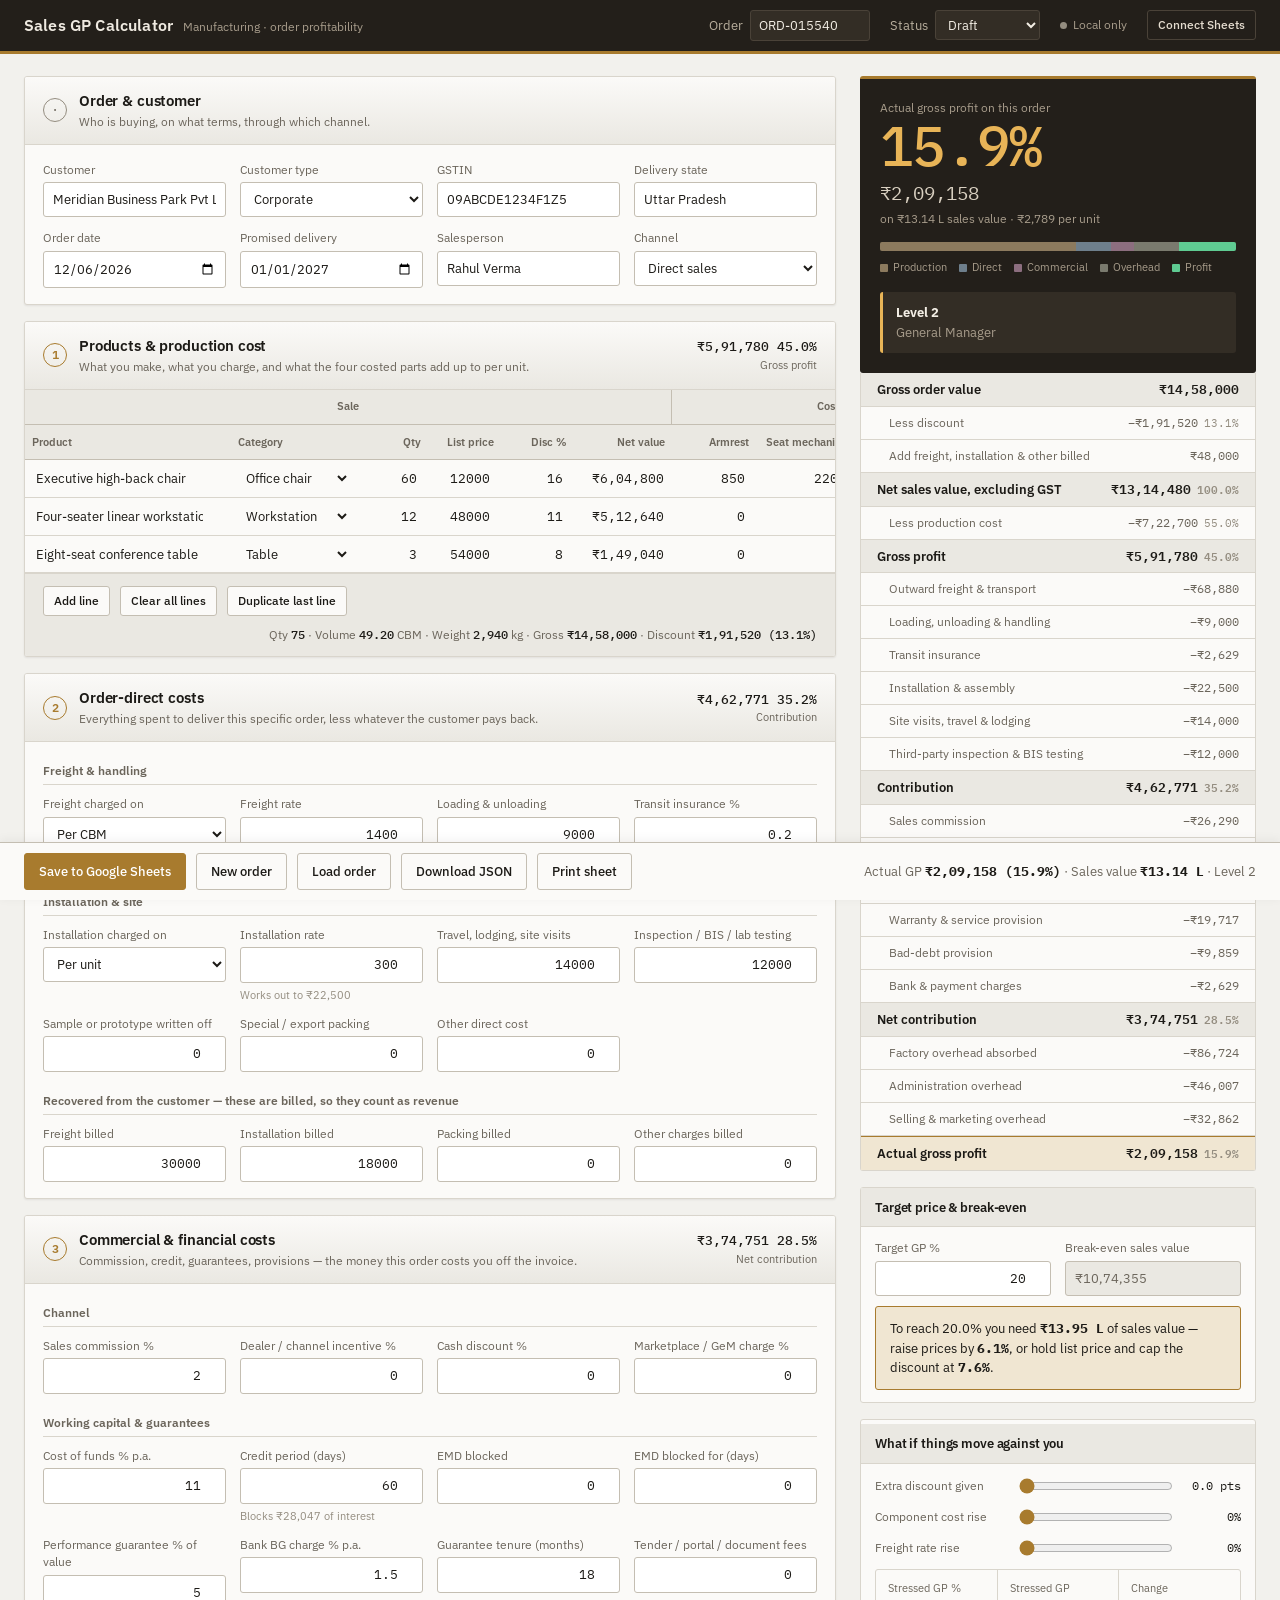
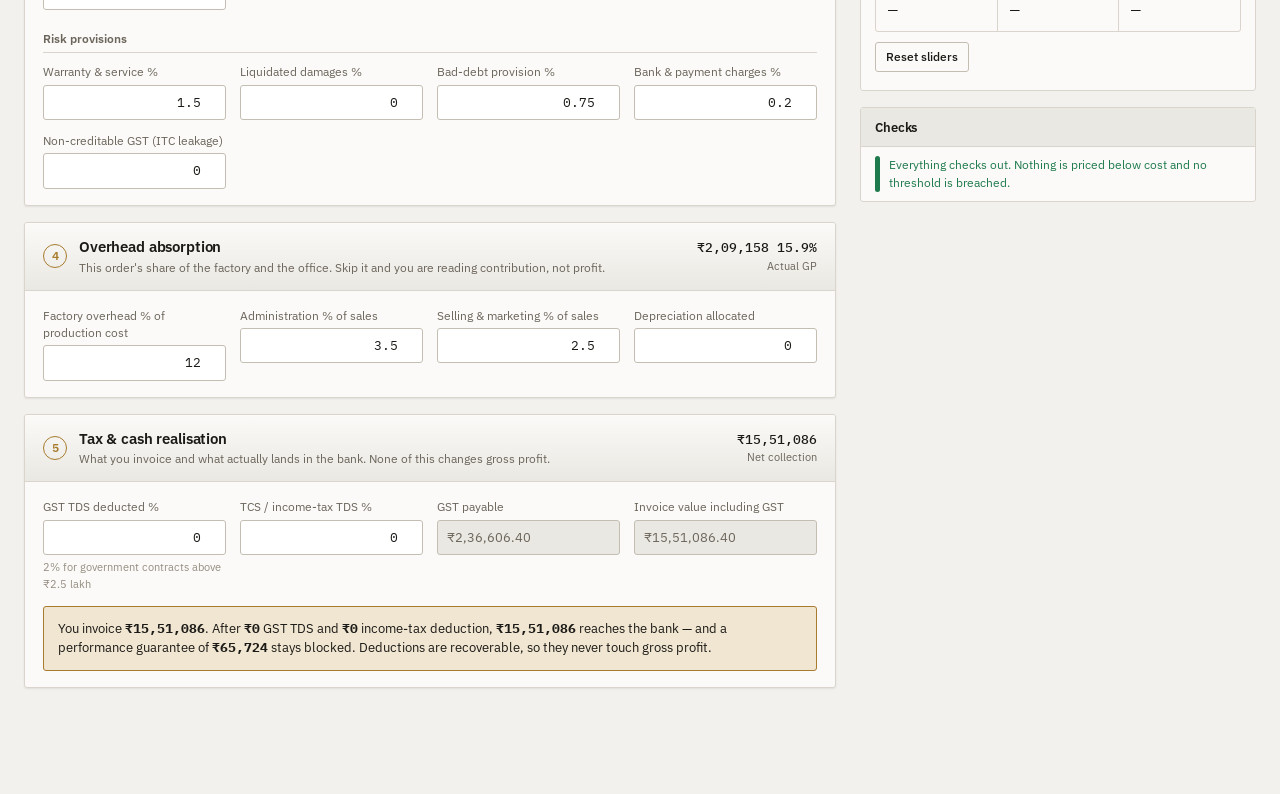
==== commit 479680d1: "Replace seven cost columns with four costed parts Cost per unit now carries Armrest, Seat mechanism," ====
--- a/preview.html
+++ b/preview.html
@@ -321,7 +321,7 @@
     <article class="level">
       <div class="level-head">
         <span class="level-no">1</span>
-        <div><h2>Products &amp; production cost</h2><p>What you make, what you charge, what each unit truly costs to build.</p></div>
+        <div><h2>Products &amp; production cost</h2><p>What you make, what you charge, and what the four costed parts add up to per unit.</p></div>
         <div class="level-sum"><span id="sumL1">—</span><small>Gross profit</small></div>
       </div>
       <div class="level-body pad0">
@@ -330,17 +330,16 @@
             <thead>
               <tr>
                 <th colspan="6" class="grp" style="border-left:none">Sale</th>
-                <th colspan="7" class="grp">Cost per unit</th>
-                <th colspan="4" class="grp">Loading &amp; logistics inputs</th>
+                <th colspan="4" class="grp">Cost per unit</th>
+                <th colspan="2" class="grp">Loading &amp; logistics inputs</th>
                 <th colspan="4" class="grp">Result</th>
                 <th class="grp"></th>
               </tr>
               <tr>
                 <th class="l">Product</th><th class="l">Category</th>
                 <th>Qty</th><th>List price</th><th>Disc %</th><th>Net value</th>
-                <th>Material</th><th>Hardware</th><th>Fabric/foam</th><th>Finishing</th>
-                <th>Labour</th><th>Packing</th><th>Other</th>
-                <th>Waste %</th><th>Inward %</th><th>CBM/unit</th><th>Kg/unit</th>
+                <th>Armrest</th><th>Seat mechanism</th><th>Base</th><th>Wheels</th>
+                <th>CBM/unit</th><th>Kg/unit</th>
                 <th>Unit cost</th><th>Total cost</th><th>Line GP</th><th>GP %</th>
                 <th></th>
               </tr>
@@ -516,8 +515,7 @@
       <h3>What if things move against you</h3>
       <div style="padding:12px 14px 14px">
         <div class="slider"><label for="wDisc">Extra discount given</label><input type="range" id="wDisc" min="0" max="20" step="0.5" value="0"><output id="wDiscO">0.0 pts</output></div>
-        <div class="slider"><label for="wMat">Material cost rise</label><input type="range" id="wMat" min="0" max="30" step="1" value="0"><output id="wMatO">0%</output></div>
-        <div class="slider"><label for="wLab">Labour cost rise</label><input type="range" id="wLab" min="0" max="30" step="1" value="0"><output id="wLabO">0%</output></div>
+        <div class="slider"><label for="wMat">Component cost rise</label><input type="range" id="wMat" min="0" max="30" step="1" value="0"><output id="wMatO">0%</output></div>
         <div class="slider"><label for="wFrt">Freight rate rise</label><input type="range" id="wFrt" min="0" max="50" step="5" value="0"><output id="wFrtO">0%</output></div>
         <div class="whatif-out">
           <div><span>Stressed GP %</span><b id="wGpPct">—</b></div>
@@ -579,14 +577,10 @@
     var netRev = gross - discAmt;
     var unitNet = div(netRev, qty);
 
-    // material family (subject to wastage + inward freight)
-    var matBase = num(l.cMaterial) + num(l.cHardware) + num(l.cUpholstery) + num(l.cFinishing);
-    var wastage = matBase * rate(l.wastagePct);
-    var inward = (matBase + wastage) * rate(l.inwardFreightPct);
-    // conversion family (not subject to wastage)
-    var conv = num(l.cLabour) + num(l.cPacking) + num(l.cOther);
-
-    var unitCogs = matBase + wastage + inward + conv;
+    // the four costed parts — taken straight, no wastage or inward freight loading
+    var partsBase = num(l.cArmrest) + num(l.cSeatMech) + num(l.cBase) + num(l.cWheels);
+
+    var unitCogs = partsBase;
     var cogs = unitCogs * qty;
 
     var gp = netRev - cogs;
@@ -597,8 +591,12 @@
       discountAmt: discAmt,
       netRevenue: netRev,
       unitNetPrice: unitNet,
-      unitMaterial: matBase + wastage + inward,
-      unitConversion: conv,
+      unitArmrest: num(l.cArmrest),
+      unitSeatMech: num(l.cSeatMech),
+      unitBase: num(l.cBase),
+      unitWheels: num(l.cWheels),
+      unitMaterial: partsBase,
+      unitConversion: 0,
       unitCogs: unitCogs,
       cogs: cogs,
       gp: gp,
@@ -810,8 +808,7 @@
     clone.lines = (clone.lines || []).map(function (l) {
       l.discPct = num(l.discPct) + num(shocks.discountPts);
       var f = 1 + rate(shocks.materialPct);
-      ['cMaterial', 'cHardware', 'cUpholstery', 'cFinishing'].forEach(function (k) { l[k] = num(l[k]) * f; });
-      l.cLabour = num(l.cLabour) * (1 + rate(shocks.labourPct));
+      ['cArmrest', 'cSeatMech', 'cBase', 'cWheels'].forEach(function (k) { l[k] = num(l[k]) * f; });
       return l;
     });
     clone.l2 = clone.l2 || {};
@@ -952,19 +949,19 @@
     settings: {
       companyName: 'Manufacturing · order profitability',
       interestPct: 11, pbgChargePct: 1.5, targetGpPct: 20,
-      defaultGstPct: 18, defaultWastagePct: 4, defaultInwardPct: 2
+      defaultGstPct: 18
     },
     products: [
-      { sku: 'CH-EXE-01', name: 'Executive high-back chair', category: 'Office chair', uom: 'Nos', listPrice: 12000, cMaterial: 3200, cHardware: 900, cUpholstery: 1100, cFinishing: 300, cLabour: 800, cPacking: 250, cOther: 0, wastagePct: 4, inwardFreightPct: 2, cbmPerUnit: 0.35, weightPerUnit: 18, gstPct: 18 },
-      { sku: 'CH-TSK-02', name: 'Task chair with mesh back', category: 'Office chair', uom: 'Nos', listPrice: 6500, cMaterial: 1700, cHardware: 620, cUpholstery: 480, cFinishing: 180, cLabour: 450, cPacking: 160, cOther: 0, wastagePct: 4, inwardFreightPct: 2, cbmPerUnit: 0.22, weightPerUnit: 11, gstPct: 18 },
-      { sku: 'CH-VIS-03', name: 'Visitor chair, cantilever', category: 'Office chair', uom: 'Nos', listPrice: 4200, cMaterial: 1150, cHardware: 300, cUpholstery: 380, cFinishing: 140, cLabour: 300, cPacking: 110, cOther: 0, wastagePct: 4, inwardFreightPct: 2, cbmPerUnit: 0.18, weightPerUnit: 8, gstPct: 18 },
-      { sku: 'SF-3ST-01', name: 'Three-seater office sofa', category: 'Sofa', uom: 'Nos', listPrice: 38000, cMaterial: 9800, cHardware: 1200, cUpholstery: 6400, cFinishing: 900, cLabour: 3200, cPacking: 800, cOther: 0, wastagePct: 6, inwardFreightPct: 2, cbmPerUnit: 1.6, weightPerUnit: 62, gstPct: 18 },
-      { sku: 'SF-RCL-02', name: 'Single-seat recliner', category: 'Recliner', uom: 'Nos', listPrice: 29000, cMaterial: 7400, cHardware: 3800, cUpholstery: 4200, cFinishing: 600, cLabour: 2600, cPacking: 650, cOther: 0, wastagePct: 5, inwardFreightPct: 2, cbmPerUnit: 0.95, weightPerUnit: 45, gstPct: 18 },
-      { sku: 'WS-4ST-01', name: 'Four-seater linear workstation', category: 'Workstation', uom: 'Set', listPrice: 48000, cMaterial: 18000, cHardware: 2500, cUpholstery: 0, cFinishing: 1500, cLabour: 3000, cPacking: 900, cOther: 200, wastagePct: 5, inwardFreightPct: 2, cbmPerUnit: 1.8, weightPerUnit: 120, gstPct: 18 },
-      { sku: 'WS-6ST-02', name: 'Six-seater cluster workstation', category: 'Workstation', uom: 'Set', listPrice: 68000, cMaterial: 25500, cHardware: 3600, cUpholstery: 0, cFinishing: 2100, cLabour: 4200, cPacking: 1200, cOther: 300, wastagePct: 5, inwardFreightPct: 2, cbmPerUnit: 2.6, weightPerUnit: 172, gstPct: 18 },
-      { sku: 'TB-CNF-01', name: 'Eight-seat conference table', category: 'Table', uom: 'Nos', listPrice: 54000, cMaterial: 21000, cHardware: 2200, cUpholstery: 0, cFinishing: 2400, cLabour: 3400, cPacking: 1100, cOther: 0, wastagePct: 5, inwardFreightPct: 2, cbmPerUnit: 2.2, weightPerUnit: 140, gstPct: 18 },
-      { sku: 'TB-EXE-02', name: 'Executive desk with side unit', category: 'Table', uom: 'Nos', listPrice: 32000, cMaterial: 12400, cHardware: 1800, cUpholstery: 0, cFinishing: 1400, cLabour: 2100, cPacking: 700, cOther: 0, wastagePct: 5, inwardFreightPct: 2, cbmPerUnit: 1.3, weightPerUnit: 82, gstPct: 18 },
-      { sku: 'ST-PED-01', name: 'Three-drawer mobile pedestal', category: 'Storage', uom: 'Nos', listPrice: 8500, cMaterial: 3100, cHardware: 900, cUpholstery: 0, cFinishing: 420, cLabour: 600, cPacking: 240, cOther: 0, wastagePct: 4, inwardFreightPct: 2, cbmPerUnit: 0.28, weightPerUnit: 24, gstPct: 18 }
+      { sku: 'CH-EXE-01', name: 'Executive high-back chair', category: 'Office chair', uom: 'Nos', listPrice: 12000, cArmrest: 850, cSeatMech: 2200, cBase: 1650, cWheels: 700, cbmPerUnit: 0.35, weightPerUnit: 18, gstPct: 18 },
+      { sku: 'CH-TSK-02', name: 'Task chair with mesh back', category: 'Office chair', uom: 'Nos', listPrice: 6500, cArmrest: 420, cSeatMech: 1150, cBase: 780, cWheels: 380, cbmPerUnit: 0.22, weightPerUnit: 11, gstPct: 18 },
+      { sku: 'CH-VIS-03', name: 'Visitor chair, cantilever', category: 'Office chair', uom: 'Nos', listPrice: 4200, cArmrest: 380, cSeatMech: 0, cBase: 1100, cWheels: 0, cbmPerUnit: 0.18, weightPerUnit: 8, gstPct: 18 },
+      { sku: 'SF-3ST-01', name: 'Three-seater office sofa', category: 'Sofa', uom: 'Nos', listPrice: 38000, cArmrest: 2400, cSeatMech: 0, cBase: 14500, cWheels: 0, cbmPerUnit: 1.6, weightPerUnit: 62, gstPct: 18 },
+      { sku: 'SF-RCL-02', name: 'Single-seat recliner', category: 'Recliner', uom: 'Nos', listPrice: 29000, cArmrest: 1800, cSeatMech: 6200, cBase: 6400, cWheels: 0, cbmPerUnit: 0.95, weightPerUnit: 45, gstPct: 18 },
+      { sku: 'WS-4ST-01', name: 'Four-seater linear workstation', category: 'Workstation', uom: 'Set', listPrice: 48000, cArmrest: 0, cSeatMech: 0, cBase: 25600, cWheels: 0, cbmPerUnit: 1.8, weightPerUnit: 120, gstPct: 18 },
+      { sku: 'WS-6ST-02', name: 'Six-seater cluster workstation', category: 'Workstation', uom: 'Set', listPrice: 68000, cArmrest: 0, cSeatMech: 0, cBase: 36300, cWheels: 0, cbmPerUnit: 2.6, weightPerUnit: 172, gstPct: 18 },
+      { sku: 'TB-CNF-01', name: 'Eight-seat conference table', category: 'Table', uom: 'Nos', listPrice: 54000, cArmrest: 0, cSeatMech: 0, cBase: 30500, cWheels: 0, cbmPerUnit: 2.2, weightPerUnit: 140, gstPct: 18 },
+      { sku: 'TB-EXE-02', name: 'Executive desk with side unit', category: 'Table', uom: 'Nos', listPrice: 32000, cArmrest: 0, cSeatMech: 0, cBase: 18400, cWheels: 0, cbmPerUnit: 1.3, weightPerUnit: 82, gstPct: 18 },
+      { sku: 'ST-PED-01', name: 'Three-drawer mobile pedestal', category: 'Storage', uom: 'Nos', listPrice: 8500, cArmrest: 0, cSeatMech: 0, cBase: 3900, cWheels: 420, cbmPerUnit: 0.28, weightPerUnit: 24, gstPct: 18 }
     ],
     customers: [],
     approvalMatrix: E.defaultApprovalMatrix
@@ -976,8 +973,8 @@
   var NUMCOLS = [
     ['qty', 'w-xs', 1], ['listPrice', 'w-m', 0], ['discPct', 'w-xs', 0]
   ];
-  var COSTCOLS = ['cMaterial', 'cHardware', 'cUpholstery', 'cFinishing', 'cLabour', 'cPacking', 'cOther'];
-  var LOGCOLS = ['wastagePct', 'inwardFreightPct', 'cbmPerUnit', 'weightPerUnit'];
+  var COSTCOLS = ['cArmrest', 'cSeatMech', 'cBase', 'cWheels'];
+  var LOGCOLS = ['cbmPerUnit', 'weightPerUnit'];
 
   function makeRow(seed) {
     var d = seed || {};
@@ -1244,14 +1241,13 @@
   function runWhatIf(order, T) {
     var sh = {
       discountPts: +$('wDisc').value, materialPct: +$('wMat').value,
-      labourPct: +$('wLab').value, freightPct: +$('wFrt').value
+      freightPct: +$('wFrt').value
     };
     $('wDiscO').textContent = sh.discountPts.toFixed(1) + ' pts';
     $('wMatO').textContent = sh.materialPct + '%';
-    $('wLabO').textContent = sh.labourPct + '%';
     $('wFrtO').textContent = sh.freightPct + '%';
 
-    var any = sh.discountPts || sh.materialPct || sh.labourPct || sh.freightPct;
+    var any = sh.discountPts || sh.materialPct || sh.freightPct;
     if (!any || !T.nsv) {
       $('wGpPct').textContent = '—'; $('wGpAbs').textContent = '—';
       $('wDelta').textContent = '—'; $('wDelta').className = '';
@@ -1308,9 +1304,7 @@
           orderId: order.meta.orderId, lineNo: i + 1, sku: l.sku, description: l.description,
           category: l.category, qty: l.qty, listPrice: l.listPrice, discPct: l.discPct,
           netValue: r.netRevenue, unitNetPrice: r.unitNetPrice,
-          cMaterial: l.cMaterial, cHardware: l.cHardware, cUpholstery: l.cUpholstery,
-          cFinishing: l.cFinishing, cLabour: l.cLabour, cPacking: l.cPacking, cOther: l.cOther,
-          wastagePct: l.wastagePct, inwardFreightPct: l.inwardFreightPct,
+          cArmrest: l.cArmrest, cSeatMech: l.cSeatMech, cBase: l.cBase, cWheels: l.cWheels,
           cbmPerUnit: l.cbmPerUnit, weightPerUnit: l.weightPerUnit,
           unitCost: r.unitCogs, totalCost: r.cogs, lineGP: r.gp, lineGPPct: r.gpPct,
           gstPct: l.gstPct, gstAmount: r.gstAmt
@@ -1448,7 +1442,7 @@
       addLine(seed); recalc();
     });
     $('btnResetWhatif').addEventListener('click', function () {
-      ['wDisc', 'wMat', 'wLab', 'wFrt'].forEach(function (id) { $(id).value = 0; }); recalc();
+      ['wDisc', 'wMat', 'wFrt'].forEach(function (id) { $(id).value = 0; }); recalc();
     });
     $('btnSave').addEventListener('click', save);
     $('btnNew').addEventListener('click', newOrder);
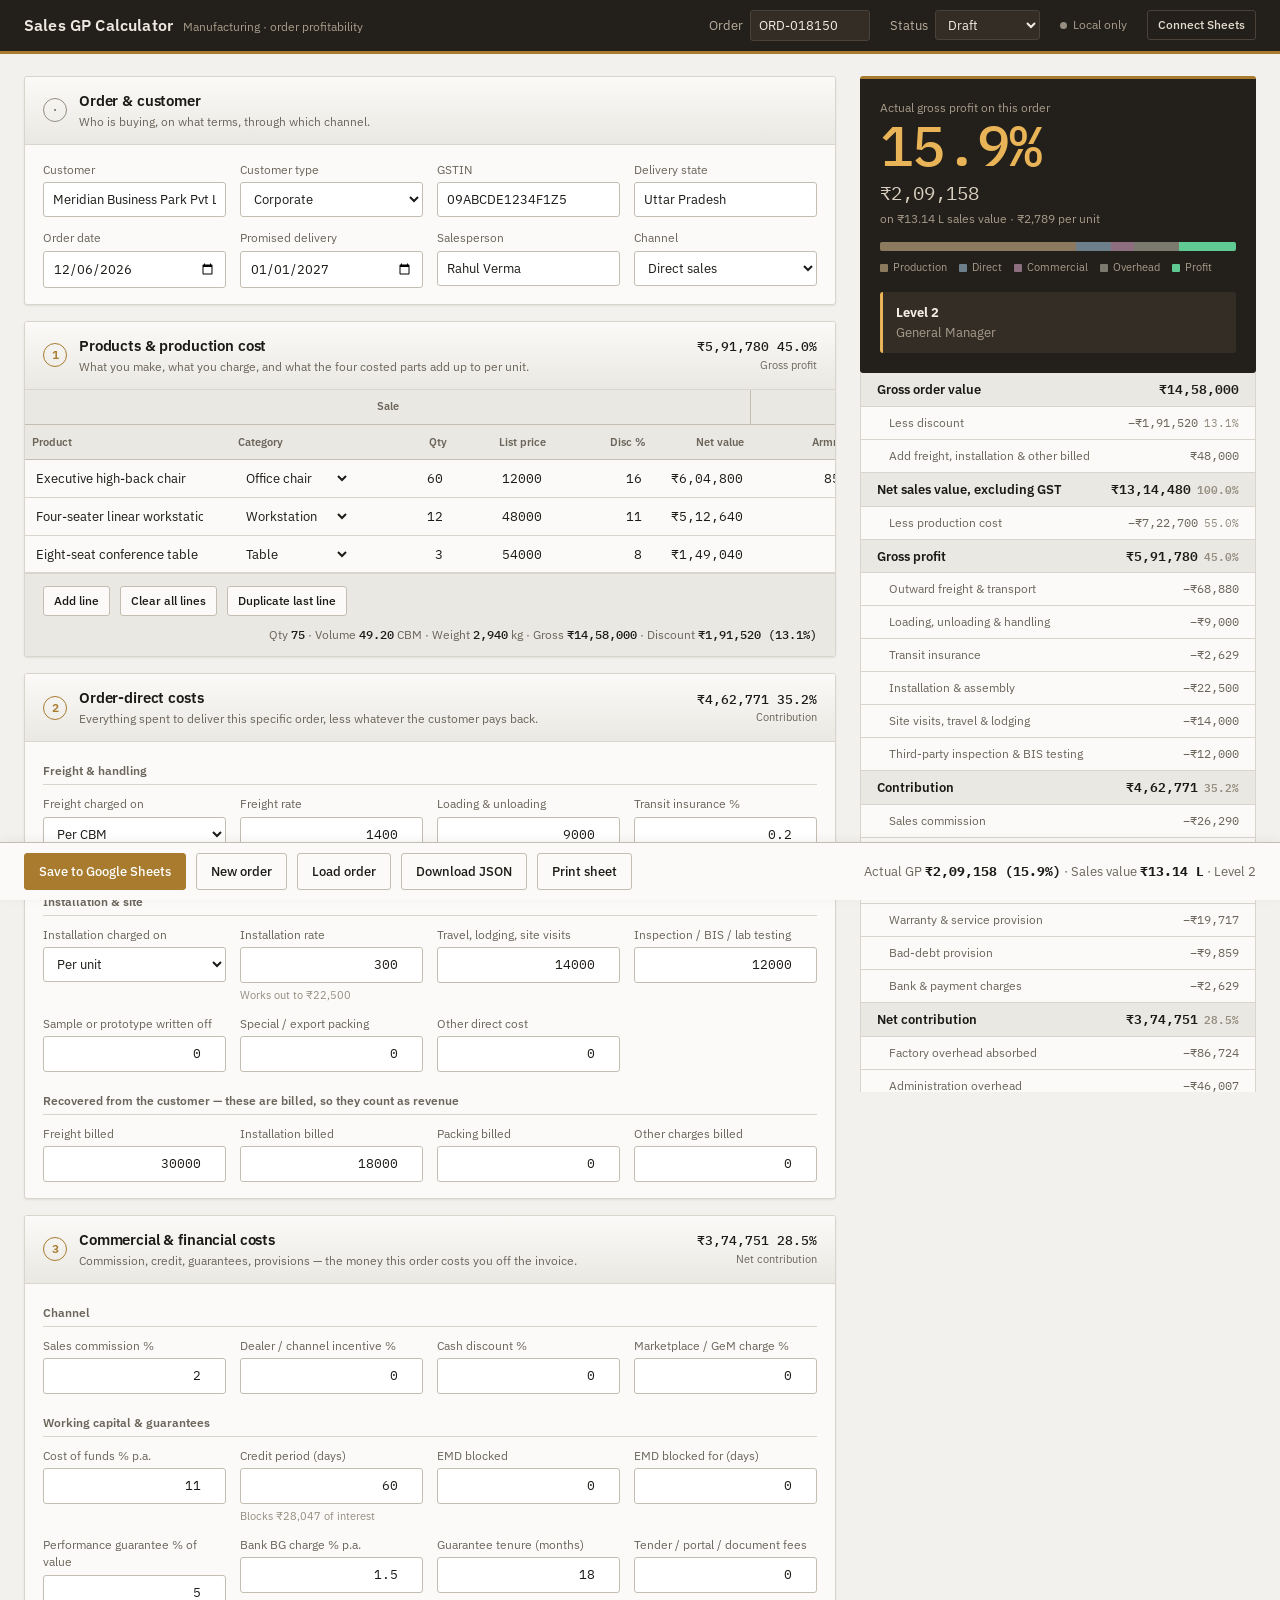
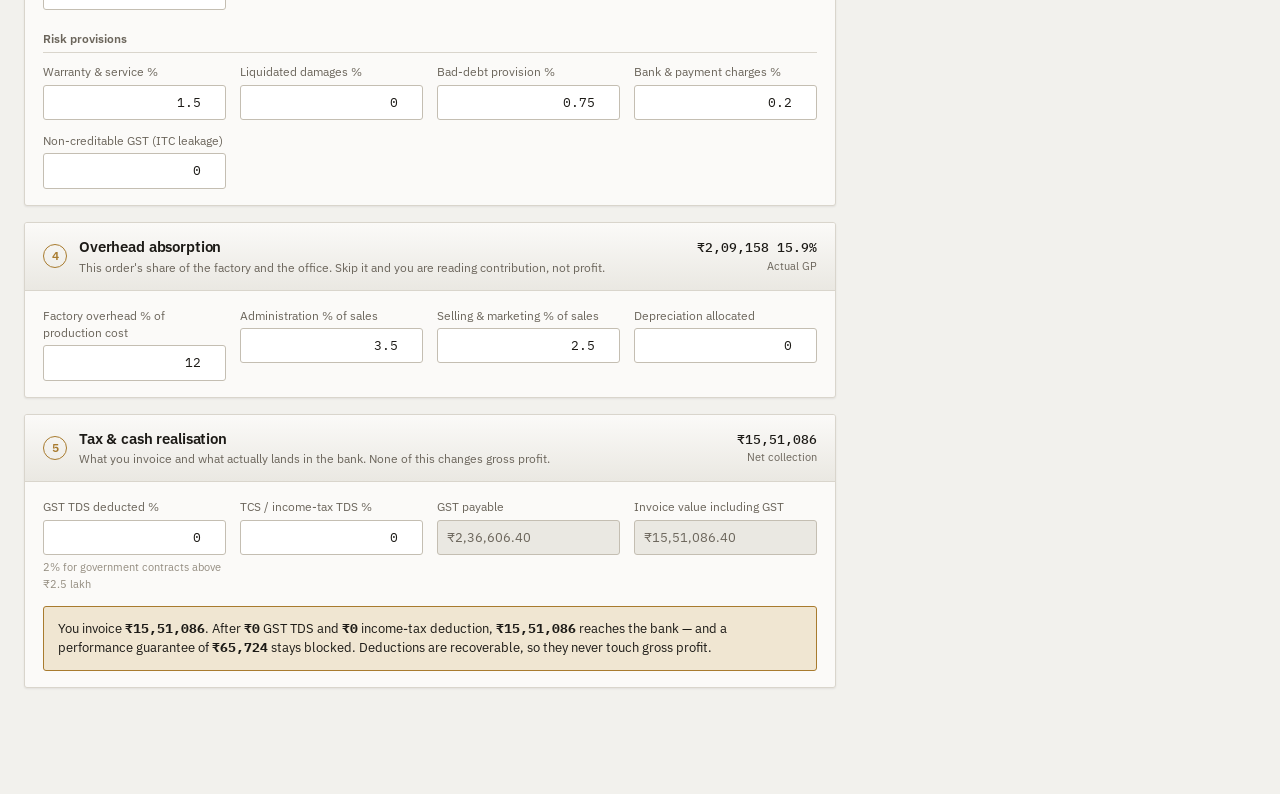
==== commit daf8cb2d: "Hide CBM and Kg columns from the line table" ====
--- a/preview.html
+++ b/preview.html
@@ -331,7 +331,6 @@
               <tr>
                 <th colspan="6" class="grp" style="border-left:none">Sale</th>
                 <th colspan="4" class="grp">Cost per unit</th>
-                <th colspan="2" class="grp">Loading &amp; logistics inputs</th>
                 <th colspan="4" class="grp">Result</th>
                 <th class="grp"></th>
               </tr>
@@ -339,7 +338,6 @@
                 <th class="l">Product</th><th class="l">Category</th>
                 <th>Qty</th><th>List price</th><th>Disc %</th><th>Net value</th>
                 <th>Armrest</th><th>Seat mechanism</th><th>Base</th><th>Wheels</th>
-                <th>CBM/unit</th><th>Kg/unit</th>
                 <th>Unit cost</th><th>Total cost</th><th>Line GP</th><th>GP %</th>
                 <th></th>
               </tr>
@@ -981,8 +979,13 @@
     var tr = document.createElement('tr');
     var cells = [];
 
+    // CBM and weight per unit stay in the model — outward freight can still be
+    // charged per CBM or per kg — but they are no longer shown as columns.
+    var hidden = LOGCOLS.map(function (k) {
+      return '<input type="number" style="display:none" data-k="' + k + '" value="' + (d[k] || 0) + '">';
+    }).join('');
     cells.push('<td><input class="w-l" data-k="description" list="dlProducts" value="' +
-      esc(d.description || '') + '" placeholder="Type or pick a product"></td>');
+      esc(d.description || '') + '" placeholder="Type or pick a product">' + hidden + '</td>');
     cells.push('<td><select class="w-m" data-k="category">' +
       CATEGORIES.map(function (c) { return '<option' + (c === (d.category || 'Office chair') ? ' selected' : '') + '>' + c + '</option>'; }).join('') +
       '</select></td>');
@@ -995,9 +998,6 @@
 
     COSTCOLS.forEach(function (k) {
       cells.push('<td><input type="number" class="w-s" data-k="' + k + '" step="any" min="0" value="' + (d[k] || 0) + '"></td>');
-    });
-    LOGCOLS.forEach(function (k) {
-      cells.push('<td><input type="number" class="w-xs" data-k="' + k + '" step="any" min="0" value="' + (d[k] || 0) + '"></td>');
     });
 
     cells.push('<td class="cell-out" data-out="unitCogs">—</td>');
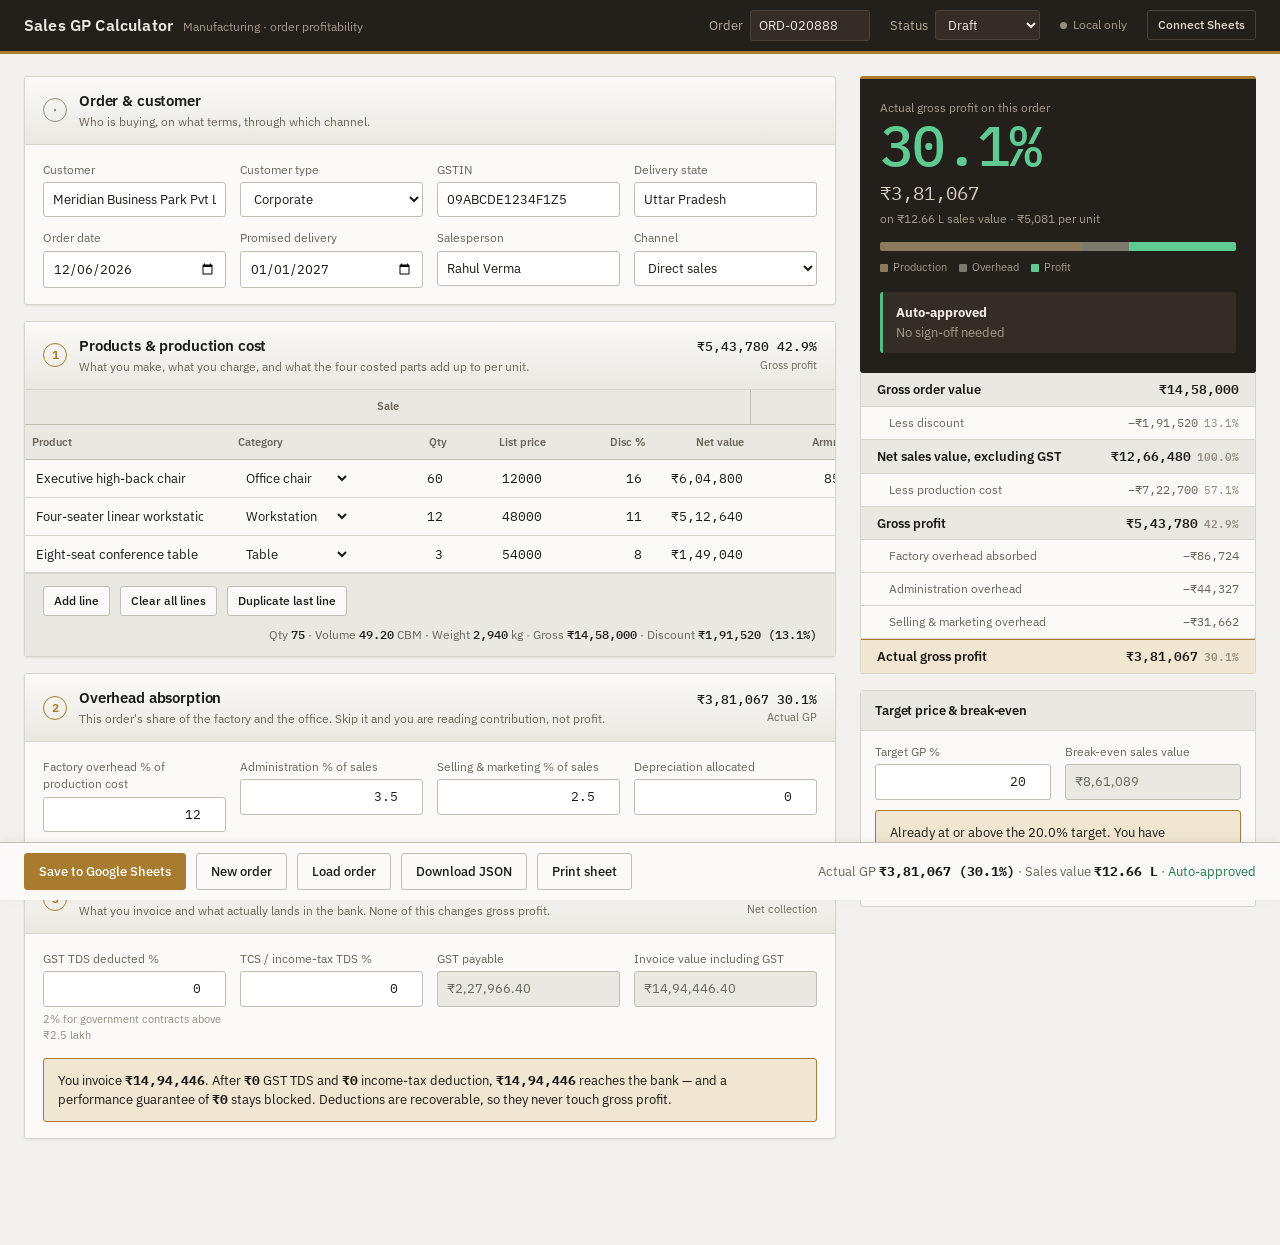
==== commit 291b0a88: "Remove order-direct, commercial, what-if and checks blocks" ====
--- a/preview.html
+++ b/preview.html
@@ -358,88 +358,8 @@
     <article class="level">
       <div class="level-head">
         <span class="level-no">2</span>
-        <div><h2>Order-direct costs</h2><p>Everything spent to deliver this specific order, less whatever the customer pays back.</p></div>
-        <div class="level-sum"><span id="sumL2">—</span><small>Contribution</small></div>
-      </div>
-      <div class="level-body">
-        <p class="subhead">Freight &amp; handling</p>
-        <div class="grid g4">
-          <div class="f"><label for="freightMode">Freight charged on</label>
-            <select id="freightMode">
-              <option value="cbm">Per CBM</option><option value="kg">Per kg</option>
-              <option value="unit">Per unit</option><option value="pct">% of sales value</option>
-              <option value="lumpsum">Lump sum</option>
-            </select></div>
-          <div class="f"><label for="freightRate">Freight rate</label><input type="number" id="freightRate" value="0" step="0.01"><span class="hint" id="freightCalc">—</span></div>
-          <div class="f"><label for="handling">Loading &amp; unloading</label><input type="number" id="handling" value="0"></div>
-          <div class="f"><label for="insurancePct">Transit insurance %</label><input type="number" id="insurancePct" value="0" step="0.01"></div>
-        </div>
-        <p class="subhead">Installation &amp; site</p>
-        <div class="grid g4">
-          <div class="f"><label for="installMode">Installation charged on</label>
-            <select id="installMode">
-              <option value="unit">Per unit</option><option value="lumpsum">Lump sum</option><option value="pct">% of sales value</option>
-            </select></div>
-          <div class="f"><label for="installRate">Installation rate</label><input type="number" id="installRate" value="0" step="0.01"><span class="hint" id="installCalc">—</span></div>
-          <div class="f"><label for="travel">Travel, lodging, site visits</label><input type="number" id="travel" value="0"></div>
-          <div class="f"><label for="inspection">Inspection / BIS / lab testing</label><input type="number" id="inspection" value="0"></div>
-          <div class="f"><label for="sampleCost">Sample or prototype written off</label><input type="number" id="sampleCost" value="0"></div>
-          <div class="f"><label for="specialPacking">Special / export packing</label><input type="number" id="specialPacking" value="0"></div>
-          <div class="f"><label for="otherDirect">Other direct cost</label><input type="number" id="otherDirect" value="0"></div>
-        </div>
-        <p class="subhead">Recovered from the customer — these are billed, so they count as revenue</p>
-        <div class="grid g4">
-          <div class="f"><label for="freightBilled">Freight billed</label><input type="number" id="freightBilled" value="0"></div>
-          <div class="f"><label for="installBilled">Installation billed</label><input type="number" id="installBilled" value="0"></div>
-          <div class="f"><label for="packingBilled">Packing billed</label><input type="number" id="packingBilled" value="0"></div>
-          <div class="f"><label for="otherBilled">Other charges billed</label><input type="number" id="otherBilled" value="0"></div>
-        </div>
-      </div>
-    </article>
-
-    <!-- LEVEL 3 -->
-    <article class="level">
-      <div class="level-head">
-        <span class="level-no">3</span>
-        <div><h2>Commercial &amp; financial costs</h2><p>Commission, credit, guarantees, provisions — the money this order costs you off the invoice.</p></div>
-        <div class="level-sum"><span id="sumL3">—</span><small>Net contribution</small></div>
-      </div>
-      <div class="level-body">
-        <p class="subhead">Channel</p>
-        <div class="grid g4">
-          <div class="f"><label for="commissionPct">Sales commission %</label><input type="number" id="commissionPct" value="0" step="0.01"></div>
-          <div class="f"><label for="dealerIncentivePct">Dealer / channel incentive %</label><input type="number" id="dealerIncentivePct" value="0" step="0.01"></div>
-          <div class="f"><label for="cashDiscountPct">Cash discount %</label><input type="number" id="cashDiscountPct" value="0" step="0.01"></div>
-          <div class="f"><label for="gemChargePct">Marketplace / GeM charge %</label><input type="number" id="gemChargePct" value="0" step="0.01"></div>
-        </div>
-        <p class="subhead">Working capital &amp; guarantees</p>
-        <div class="grid g4">
-          <div class="f"><label for="interestPct">Cost of funds % p.a.</label><input type="number" id="interestPct" value="11" step="0.01"></div>
-          <div class="f"><label for="creditDays">Credit period (days)</label><input type="number" id="creditDays" value="0"><span class="hint" id="creditCalc">—</span></div>
-          <div class="f"><label for="emdAmount">EMD blocked</label><input type="number" id="emdAmount" value="0"></div>
-          <div class="f"><label for="emdDays">EMD blocked for (days)</label><input type="number" id="emdDays" value="0"></div>
-          <div class="f"><label for="pbgPct">Performance guarantee % of value</label><input type="number" id="pbgPct" value="0" step="0.01"></div>
-          <div class="f"><label for="pbgChargePct">Bank BG charge % p.a.</label><input type="number" id="pbgChargePct" value="1.5" step="0.01"></div>
-          <div class="f"><label for="pbgMonths">Guarantee tenure (months)</label><input type="number" id="pbgMonths" value="0"></div>
-          <div class="f"><label for="tenderFees">Tender / portal / document fees</label><input type="number" id="tenderFees" value="0"></div>
-        </div>
-        <p class="subhead">Risk provisions</p>
-        <div class="grid g4">
-          <div class="f"><label for="warrantyPct">Warranty &amp; service %</label><input type="number" id="warrantyPct" value="0" step="0.01"></div>
-          <div class="f"><label for="ldProvisionPct">Liquidated damages %</label><input type="number" id="ldProvisionPct" value="0" step="0.01"></div>
-          <div class="f"><label for="badDebtPct">Bad-debt provision %</label><input type="number" id="badDebtPct" value="0" step="0.01"></div>
-          <div class="f"><label for="bankChargePct">Bank &amp; payment charges %</label><input type="number" id="bankChargePct" value="0" step="0.01"></div>
-          <div class="f"><label for="itcLeakage">Non-creditable GST (ITC leakage)</label><input type="number" id="itcLeakage" value="0"></div>
-        </div>
-      </div>
-    </article>
-
-    <!-- LEVEL 4 -->
-    <article class="level">
-      <div class="level-head">
-        <span class="level-no">4</span>
         <div><h2>Overhead absorption</h2><p>This order's share of the factory and the office. Skip it and you are reading contribution, not profit.</p></div>
-        <div class="level-sum"><span id="sumL4">—</span><small>Actual GP</small></div>
+        <div class="level-sum"><span id="sumL2">—</span><small>Actual GP</small></div>
       </div>
       <div class="level-body">
         <div class="grid g4">
@@ -451,12 +371,12 @@
       </div>
     </article>
 
-    <!-- LEVEL 5 -->
+    <!-- LEVEL 3 -->
     <article class="level">
       <div class="level-head">
-        <span class="level-no">5</span>
+        <span class="level-no">3</span>
         <div><h2>Tax &amp; cash realisation</h2><p>What you invoice and what actually lands in the bank. None of this changes gross profit.</p></div>
-        <div class="level-sum"><span id="sumL5">—</span><small>Net collection</small></div>
+        <div class="level-sum"><span id="sumL3">—</span><small>Net collection</small></div>
       </div>
       <div class="level-body">
         <div class="grid g4">
@@ -485,8 +405,6 @@
       </div>
       <div class="fall-key">
         <span><i style="background:#8C7A5E"></i>Production</span>
-        <span><i style="background:#6E7F8C"></i>Direct</span>
-        <span><i style="background:#8C6E7F"></i>Commercial</span>
         <span><i style="background:#7A7A6E"></i>Overhead</span>
         <span><i style="background:#5FCB92"></i>Profit</span>
       </div>
@@ -507,26 +425,6 @@
         </div>
         <div class="callout" id="solverNote">Set a target to see the price you need.</div>
       </div>
-    </div>
-
-    <div class="checks whatif">
-      <h3>What if things move against you</h3>
-      <div style="padding:12px 14px 14px">
-        <div class="slider"><label for="wDisc">Extra discount given</label><input type="range" id="wDisc" min="0" max="20" step="0.5" value="0"><output id="wDiscO">0.0 pts</output></div>
-        <div class="slider"><label for="wMat">Component cost rise</label><input type="range" id="wMat" min="0" max="30" step="1" value="0"><output id="wMatO">0%</output></div>
-        <div class="slider"><label for="wFrt">Freight rate rise</label><input type="range" id="wFrt" min="0" max="50" step="5" value="0"><output id="wFrtO">0%</output></div>
-        <div class="whatif-out">
-          <div><span>Stressed GP %</span><b id="wGpPct">—</b></div>
-          <div><span>Stressed GP</span><b id="wGpAbs">—</b></div>
-          <div><span>Change</span><b id="wDelta">—</b></div>
-        </div>
-        <button class="btn btn-sm" id="btnResetWhatif" style="margin-top:10px">Reset sliders</button>
-      </div>
-    </div>
-
-    <div class="checks">
-      <h3>Checks</h3>
-      <div id="checkList"></div>
     </div>
 
   </aside>
@@ -1056,25 +954,8 @@
         name: v('custName'), type: v('custType'), gstin: v('custGstin'), state: v('custState')
       },
       lines: lines,
-      recovery: {
-        freightBilled: nv('freightBilled'), installBilled: nv('installBilled'),
-        packingBilled: nv('packingBilled'), otherBilled: nv('otherBilled')
-      },
-      l2: {
-        freightMode: v('freightMode'), freightRate: nv('freightRate'), handling: nv('handling'),
-        insurancePct: nv('insurancePct'), installMode: v('installMode'), installRate: nv('installRate'),
-        travel: nv('travel'), sampleCost: nv('sampleCost'), inspection: nv('inspection'),
-        specialPacking: nv('specialPacking'), otherDirect: nv('otherDirect')
-      },
-      l3: {
-        commissionPct: nv('commissionPct'), dealerIncentivePct: nv('dealerIncentivePct'),
-        cashDiscountPct: nv('cashDiscountPct'), interestPct: nv('interestPct'), creditDays: nv('creditDays'),
-        emdAmount: nv('emdAmount'), emdDays: nv('emdDays'), pbgPct: nv('pbgPct'),
-        pbgChargePct: nv('pbgChargePct'), pbgMonths: nv('pbgMonths'), tenderFees: nv('tenderFees'),
-        gemChargePct: nv('gemChargePct'), ldProvisionPct: nv('ldProvisionPct'),
-        warrantyPct: nv('warrantyPct'), badDebtPct: nv('badDebtPct'),
-        bankChargePct: nv('bankChargePct'), itcLeakage: nv('itcLeakage')
-      },
+      // levels 2 and 3 were removed from the sheet — nothing feeds them any more
+      recovery: {}, l2: {}, l3: {},
       l4: {
         factoryOhPct: nv('factoryOhPct'), adminOhPct: nv('adminOhPct'),
         sellingOhPct: nv('sellingOhPct'), depreciation: nv('depreciation')
@@ -1131,15 +1012,10 @@
 
     /* level summaries */
     $('sumL1').textContent = money(T.grossProfit) + '  ' + pc(T.grossProfitPct);
-    $('sumL2').textContent = money(T.contribution) + '  ' + pc(T.contributionPct);
-    $('sumL3').textContent = money(T.netContribution) + '  ' + pc(T.netContributionPct);
-    $('sumL4').textContent = money(T.actualGP) + '  ' + pc(T.actualGPPct);
-    $('sumL5').textContent = money(T.netCollection);
+    $('sumL2').textContent = money(T.actualGP) + '  ' + pc(T.actualGPPct);
+    $('sumL3').textContent = money(T.netCollection);
 
     /* inline hints */
-    $('freightCalc').textContent = 'Works out to ' + money(headAmt(R, 'l2', 'Outward freight'));
-    $('installCalc').textContent = 'Works out to ' + money(headAmt(R, 'l2', 'Installation'));
-    $('creditCalc').textContent = 'Blocks ' + money(T.creditCost) + ' of interest';
     $('outGst').value = money2(T.gstTotal);
     $('outInvoice').value = money2(T.invoiceValue);
     $('outBreakeven').value = money(R.solver.breakEvenNSV);
@@ -1156,8 +1032,7 @@
 
     /* waterfall */
     var segs = [
-      ['#8C7A5E', T.cogs], ['#6E7F8C', Math.max(0, T.totL2)],
-      ['#8C6E7F', Math.max(0, T.totL3)], ['#7A7A6E', Math.max(0, T.totL4)],
+      ['#8C7A5E', T.cogs], ['#7A7A6E', Math.max(0, T.totL4)],
       ['#5FCB92', Math.max(0, T.actualGP)]
     ];
     var span = segs.reduce(function (s, x) { return s + x[1]; }, 0) || 1;
@@ -1186,13 +1061,6 @@
           (s.maxDiscountForTarget >= 0 ? pc(s.maxDiscountForTarget) : 'nothing — list price alone will not get there') + '</b>.')
       : 'Set a target to see the price you need.';
 
-    /* checks */
-    $('checkList').innerHTML = R.issues.length
-      ? R.issues.map(function (x) {
-          return '<div class="check ' + x.sev + '"><i></i><span>' + esc(x.msg) + '</span></div>';
-        }).join('')
-      : '<div class="check ok"><i style="background:var(--good)"></i><span>Everything checks out. Nothing is priced below cost and no threshold is breached.</span></div>';
-
     /* cash note */
     $('cashNote').innerHTML = T.nsv
       ? 'You invoice <b>' + money(T.invoiceValue) + '</b>. After <b>' + money(T.gstTds) +
@@ -1207,13 +1075,7 @@
     $('barVerdict').textContent = T.nsv ? vd.level : '—';
     $('barVerdict').className = T.nsv ? (vd.tone === 'risk' ? 'neg' : (vd.tone === 'good' ? 'pos' : '')) : '';
 
-    runWhatIf(order, T);
     LAST = { order: order, result: R };
-  }
-
-  function headAmt(R, level, prefix) {
-    var h = R.heads[level].find(function (x) { return x.label.indexOf(prefix) === 0; });
-    return h ? h.amount : 0;
   }
 
   function ladderHTML(R) {
@@ -1228,38 +1090,9 @@
     row('Net sales value, excluding GST', T.nsv, 'step', 100);
     row('Less production cost', -T.cogs, 'minor', T.cogsPct);
     row('Gross profit', T.grossProfit, 'step', T.grossProfitPct);
-    R.heads.l2.forEach(function (h) { row(h.label, -h.amount, 'minor'); });
-    row('Contribution', T.contribution, 'step', T.contributionPct);
-    R.heads.l3.forEach(function (h) { row(h.label, -h.amount, 'minor'); });
-    row('Net contribution', T.netContribution, 'step', T.netContributionPct);
     R.heads.l4.forEach(function (h) { row(h.label, -h.amount, 'minor'); });
     row('Actual gross profit', T.actualGP, 'total', T.actualGPPct);
     return out.join('');
-  }
-
-  /* ---------- what-if ---------------------------------------------------- */
-  function runWhatIf(order, T) {
-    var sh = {
-      discountPts: +$('wDisc').value, materialPct: +$('wMat').value,
-      freightPct: +$('wFrt').value
-    };
-    $('wDiscO').textContent = sh.discountPts.toFixed(1) + ' pts';
-    $('wMatO').textContent = sh.materialPct + '%';
-    $('wFrtO').textContent = sh.freightPct + '%';
-
-    var any = sh.discountPts || sh.materialPct || sh.freightPct;
-    if (!any || !T.nsv) {
-      $('wGpPct').textContent = '—'; $('wGpAbs').textContent = '—';
-      $('wDelta').textContent = '—'; $('wDelta').className = '';
-      return;
-    }
-    var S = E.sensitivity(order, sh).totals;
-    var d = S.actualGP - T.actualGP;
-    $('wGpPct').textContent = pc(S.actualGPPct);
-    $('wGpPct').className = S.actualGPPct < 0 ? 'neg' : (S.actualGPPct >= 18 ? 'pos' : '');
-    $('wGpAbs').textContent = compact(S.actualGP);
-    $('wDelta').textContent = (d >= 0 ? '+' : '') + compact(d);
-    $('wDelta').className = d < 0 ? 'neg' : 'pos';
   }
 
   /* ---------- toast ------------------------------------------------------ */
@@ -1322,7 +1155,8 @@
   function save() {
     if (!LAST) return;
     if (!LAST.result.valid) {
-      toast('Fix the errors in Checks before saving.', true); return;
+      var first = (LAST.result.issues.find(function (x) { return x.sev === 'error'; }) || {}).msg;
+      toast(first || 'Fix the errors before saving.', true); return;
     }
     if (!$('orderId').value.trim()) { toast('Give the order an ID first.', true); return; }
     var b = bundle();
@@ -1358,8 +1192,6 @@
     }).join('');
     if (MASTERS.settings.companyName) $('brandCo').textContent = MASTERS.settings.companyName;
     var s = MASTERS.settings;
-    if (s.interestPct) $('interestPct').value = s.interestPct;
-    if (s.pbgChargePct) $('pbgChargePct').value = s.pbgChargePct;
     if (s.targetGpPct) $('targetGpPct').value = s.targetGpPct;
   }
 
@@ -1441,9 +1273,6 @@
       });
       addLine(seed); recalc();
     });
-    $('btnResetWhatif').addEventListener('click', function () {
-      ['wDisc', 'wMat', 'wFrt'].forEach(function (id) { $(id).value = 0; }); recalc();
-    });
     $('btnSave').addEventListener('click', save);
     $('btnNew').addEventListener('click', newOrder);
     $('btnLoad').addEventListener('click', loadOrder);
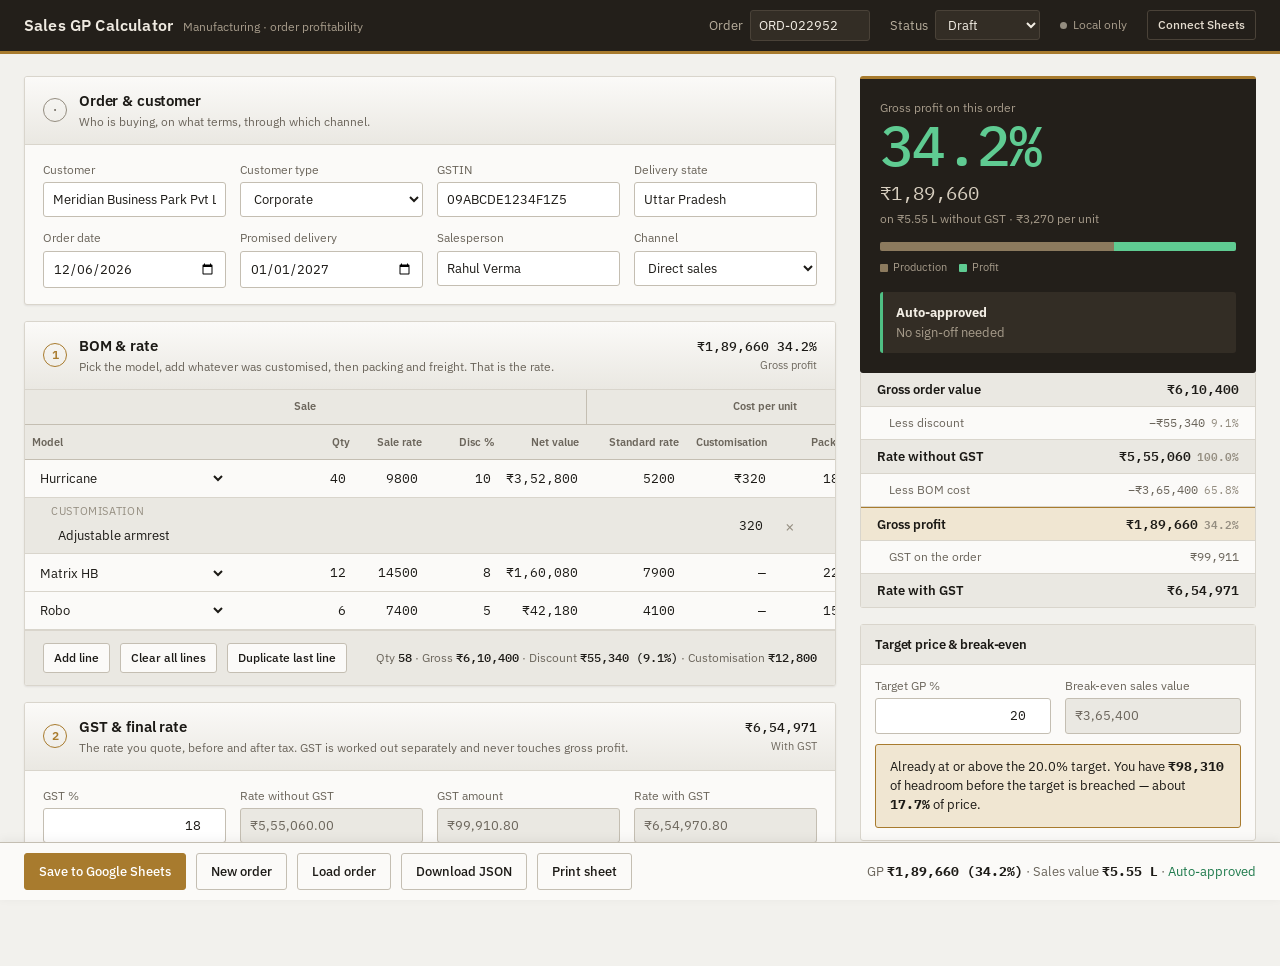
==== commit 767ac2fb: "Rebuild the sheet as a model-driven BOM and rate builder" ====
--- a/preview.html
+++ b/preview.html
@@ -109,7 +109,7 @@
 
 /* ---------- line-item table ---------- */
 .tbl-wrap{overflow-x:auto}
-table.lines{width:100%;border-collapse:collapse;font-size:12.5px;min-width:1560px}
+table.lines{width:100%;border-collapse:collapse;font-size:12.5px;min-width:1320px}
 table.lines th{
   text-align:right;font-weight:600;font-size:11px;color:var(--ink-2);
   padding:9px 7px;border-bottom:1px solid var(--rule-2);background:var(--sunken);
@@ -144,6 +144,14 @@
   font-size:16px;line-height:1;padding:4px 7px;border-radius:2px}
 .x-btn:hover{color:var(--risk);background:var(--risk-bg)}
 tr.under td{background:var(--risk-bg)}
+.add-btn{border:none;background:none;color:var(--ink-3);cursor:pointer;
+  font-size:16px;line-height:1;padding:4px 7px;border-radius:2px}
+.add-btn:hover{color:var(--brass);background:var(--sunken)}
+.row-acts{white-space:nowrap}
+tr.cust td{background:var(--sunken)}
+tr.cust td:first-child{padding-left:26px}
+.cust-tag{display:inline-block;font-size:10.5px;letter-spacing:.06em;text-transform:uppercase;
+  color:var(--ink-3);margin-right:8px;vertical-align:middle}
 .lines-foot{display:flex;gap:10px;align-items:center;padding:12px 18px;
   border-top:1px solid var(--rule);background:var(--sunken);flex-wrap:wrap}
 .lines-foot .stat{font-size:12px;color:var(--ink-2);margin-left:auto}
@@ -321,7 +329,7 @@
     <article class="level">
       <div class="level-head">
         <span class="level-no">1</span>
-        <div><h2>Products &amp; production cost</h2><p>What you make, what you charge, and what the four costed parts add up to per unit.</p></div>
+        <div><h2>BOM &amp; rate</h2><p>Pick the model, add whatever was customised, then packing and freight. That is the rate.</p></div>
         <div class="level-sum"><span id="sumL1">—</span><small>Gross profit</small></div>
       </div>
       <div class="level-body pad0">
@@ -329,15 +337,15 @@
           <table class="lines">
             <thead>
               <tr>
-                <th colspan="6" class="grp" style="border-left:none">Sale</th>
+                <th colspan="5" class="grp" style="border-left:none">Sale</th>
                 <th colspan="4" class="grp">Cost per unit</th>
                 <th colspan="4" class="grp">Result</th>
                 <th class="grp"></th>
               </tr>
               <tr>
-                <th class="l">Product</th><th class="l">Category</th>
-                <th>Qty</th><th>List price</th><th>Disc %</th><th>Net value</th>
-                <th>Armrest</th><th>Seat mechanism</th><th>Base</th><th>Wheels</th>
+                <th class="l">Model</th>
+                <th>Qty</th><th>Sale rate</th><th>Disc %</th><th>Net value</th>
+                <th>Standard rate</th><th>Customisation</th><th>Packing</th><th>Freight</th>
                 <th>Unit cost</th><th>Total cost</th><th>Line GP</th><th>GP %</th>
                 <th></th>
               </tr>
@@ -349,7 +357,7 @@
           <button class="btn btn-sm" id="btnAddLine">Add line</button>
           <button class="btn btn-sm" id="btnClearLines">Clear all lines</button>
           <button class="btn btn-sm" id="btnDuplicate">Duplicate last line</button>
-          <span class="stat">Qty <b id="ftQty">0</b> · Volume <b id="ftCbm">0</b> CBM · Weight <b id="ftKg">0</b> kg · Gross <b id="ftGross">0</b> · Discount <b id="ftDisc">0</b></span>
+          <span class="stat">Qty <b id="ftQty">0</b> · Gross <b id="ftGross">0</b> · Discount <b id="ftDisc">0</b> · Customisation <b id="ftCust">0</b></span>
         </div>
       </div>
     </article>
@@ -358,44 +366,26 @@
     <article class="level">
       <div class="level-head">
         <span class="level-no">2</span>
-        <div><h2>Overhead absorption</h2><p>This order's share of the factory and the office. Skip it and you are reading contribution, not profit.</p></div>
-        <div class="level-sum"><span id="sumL2">—</span><small>Actual GP</small></div>
+        <div><h2>GST &amp; final rate</h2><p>The rate you quote, before and after tax. GST is worked out separately and never touches gross profit.</p></div>
+        <div class="level-sum"><span id="sumL2">—</span><small>With GST</small></div>
       </div>
       <div class="level-body">
         <div class="grid g4">
-          <div class="f"><label for="factoryOhPct">Factory overhead % of production cost</label><input type="number" id="factoryOhPct" value="0" step="0.01"></div>
-          <div class="f"><label for="adminOhPct">Administration % of sales</label><input type="number" id="adminOhPct" value="0" step="0.01"></div>
-          <div class="f"><label for="sellingOhPct">Selling &amp; marketing % of sales</label><input type="number" id="sellingOhPct" value="0" step="0.01"></div>
-          <div class="f"><label for="depreciation">Depreciation allocated</label><input type="number" id="depreciation" value="0"></div>
+          <div class="f"><label for="gstPct">GST %</label><input type="number" id="gstPct" value="18" step="0.01"></div>
+          <div class="f f-out"><label>Rate without GST</label><input id="outNoGst" readonly></div>
+          <div class="f f-out"><label>GST amount</label><input id="outGst" readonly></div>
+          <div class="f f-out"><label>Rate with GST</label><input id="outInvoice" readonly></div>
         </div>
       </div>
     </article>
 
-    <!-- LEVEL 3 -->
-    <article class="level">
-      <div class="level-head">
-        <span class="level-no">3</span>
-        <div><h2>Tax &amp; cash realisation</h2><p>What you invoice and what actually lands in the bank. None of this changes gross profit.</p></div>
-        <div class="level-sum"><span id="sumL3">—</span><small>Net collection</small></div>
-      </div>
-      <div class="level-body">
-        <div class="grid g4">
-          <div class="f"><label for="gstTdsPct">GST TDS deducted %</label><input type="number" id="gstTdsPct" value="0" step="0.01"><span class="hint">2% for government contracts above ₹2.5 lakh</span></div>
-          <div class="f"><label for="tcsPct">TCS / income-tax TDS %</label><input type="number" id="tcsPct" value="0" step="0.01"></div>
-          <div class="f f-out"><label>GST payable</label><input id="outGst" readonly></div>
-          <div class="f f-out"><label>Invoice value including GST</label><input id="outInvoice" readonly></div>
-        </div>
-        <div class="callout" style="margin-top:14px" id="cashNote">Enter an order to see the realisation summary.</div>
-      </div>
-    </article>
-
   </section>
 
   <!-- ================= RIGHT : live margin panel ================= -->
   <aside class="panel">
 
     <div class="readout">
-      <div class="cap">Actual gross profit on this order</div>
+      <div class="cap">Gross profit on this order</div>
       <div class="gp-figure" id="gpPct">0.0%</div>
       <div class="gp-abs" id="gpAbs">₹0</div>
       <div class="gp-sub" id="gpSub">on nil sales value</div>
@@ -405,7 +395,6 @@
       </div>
       <div class="fall-key">
         <span><i style="background:#8C7A5E"></i>Production</span>
-        <span><i style="background:#7A7A6E"></i>Overhead</span>
         <span><i style="background:#5FCB92"></i>Profit</span>
       </div>
 
@@ -436,11 +425,10 @@
   <button class="btn" id="btnLoad">Load order</button>
   <button class="btn" id="btnExport">Download JSON</button>
   <button class="btn" id="btnPrint">Print sheet</button>
-  <span class="grow"><span class="live">Actual GP <b id="barGp">—</b> · Sales value <b id="barNsv">—</b> · <span id="barVerdict">—</span></span></span>
+  <span class="grow"><span class="live">GP <b id="barGp">—</b> · Sales value <b id="barNsv">—</b> · <span id="barVerdict">—</span></span></span>
 </div>
 
 <datalist id="dlCustomers"></datalist>
-<datalist id="dlProducts"></datalist>
 <div class="toast" id="toast"></div>
 
 <script>
@@ -473,10 +461,10 @@
     var netRev = gross - discAmt;
     var unitNet = div(netRev, qty);
 
-    // the four costed parts — taken straight, no wastage or inward freight loading
-    var partsBase = num(l.cArmrest) + num(l.cSeatMech) + num(l.cBase) + num(l.cWheels);
-
-    var unitCogs = partsBase;
+    // standard rate for the model, plus whatever was customised, plus packing and
+    // freight — all taken straight, nothing loaded on top
+    var custom = num(l.cCustom);
+    var unitCogs = num(l.cStandard) + custom + num(l.cPacking) + num(l.cFreight);
     var cogs = unitCogs * qty;
 
     var gp = netRev - cogs;
@@ -487,12 +475,10 @@
       discountAmt: discAmt,
       netRevenue: netRev,
       unitNetPrice: unitNet,
-      unitArmrest: num(l.cArmrest),
-      unitSeatMech: num(l.cSeatMech),
-      unitBase: num(l.cBase),
-      unitWheels: num(l.cWheels),
-      unitMaterial: partsBase,
-      unitConversion: 0,
+      unitStandard: num(l.cStandard),
+      unitCustom: custom,
+      unitPacking: num(l.cPacking),
+      unitFreight: num(l.cFreight),
       unitCogs: unitCogs,
       cogs: cogs,
       gp: gp,
@@ -525,10 +511,11 @@
 
     /* ---- L1 roll-up ---- */
     var lines = (o.lines || []).map(computeLine);
-    var t = { gross: 0, disc: 0, net: 0, cogs: 0, qty: 0, cbm: 0, weight: 0, gst: 0, maxGst: 0 };
+    var t = { gross: 0, disc: 0, net: 0, cogs: 0, qty: 0, cbm: 0, weight: 0, gst: 0, maxGst: 0, custom: 0 };
     lines.forEach(function (r) {
       t.gross += r.grossValue; t.disc += r.discountAmt; t.net += r.netRevenue;
       t.cogs += r.cogs; t.qty += r.qty; t.cbm += r.cbm; t.weight += r.weight;
+      t.custom += r.unitCustom * r.qty;
       t.gst += r.gstAmt; t.maxGst = Math.max(t.maxGst, r.gstPct);
     });
 
@@ -670,7 +657,7 @@
         grossValue: t.gross, totalDiscount: t.disc, discountPct: div(t.disc, t.gross) * 100,
         productRevenue: t.net, recovery: recovery,
         recFreight: recFreight, recInstall: recInstall, recPacking: recPacking, recOther: recOther,
-        nsv: NSV, qty: t.qty, cbm: t.cbm, weight: t.weight,
+        nsv: NSV, qty: t.qty, cbm: t.cbm, weight: t.weight, customisation: t.custom,
         cogs: t.cogs, cogsPct: div(t.cogs, NSV) * 100,
         grossProfit: grossProfit, grossProfitPct: div(grossProfit, NSV) * 100,
         totL2: totL2, contribution: contribution, contributionPct: div(contribution, NSV) * 100,
@@ -704,7 +691,7 @@
     clone.lines = (clone.lines || []).map(function (l) {
       l.discPct = num(l.discPct) + num(shocks.discountPts);
       var f = 1 + rate(shocks.materialPct);
-      ['cArmrest', 'cSeatMech', 'cBase', 'cWheels'].forEach(function (k) { l[k] = num(l[k]) * f; });
+      ['cStandard', 'cCustom', 'cPacking', 'cFreight'].forEach(function (k) { l[k] = num(l[k]) * f; });
       return l;
     });
     clone.l2 = clone.l2 || {};
@@ -848,45 +835,69 @@
       defaultGstPct: 18
     },
     products: [
-      { sku: 'CH-EXE-01', name: 'Executive high-back chair', category: 'Office chair', uom: 'Nos', listPrice: 12000, cArmrest: 850, cSeatMech: 2200, cBase: 1650, cWheels: 700, cbmPerUnit: 0.35, weightPerUnit: 18, gstPct: 18 },
-      { sku: 'CH-TSK-02', name: 'Task chair with mesh back', category: 'Office chair', uom: 'Nos', listPrice: 6500, cArmrest: 420, cSeatMech: 1150, cBase: 780, cWheels: 380, cbmPerUnit: 0.22, weightPerUnit: 11, gstPct: 18 },
-      { sku: 'CH-VIS-03', name: 'Visitor chair, cantilever', category: 'Office chair', uom: 'Nos', listPrice: 4200, cArmrest: 380, cSeatMech: 0, cBase: 1100, cWheels: 0, cbmPerUnit: 0.18, weightPerUnit: 8, gstPct: 18 },
-      { sku: 'SF-3ST-01', name: 'Three-seater office sofa', category: 'Sofa', uom: 'Nos', listPrice: 38000, cArmrest: 2400, cSeatMech: 0, cBase: 14500, cWheels: 0, cbmPerUnit: 1.6, weightPerUnit: 62, gstPct: 18 },
-      { sku: 'SF-RCL-02', name: 'Single-seat recliner', category: 'Recliner', uom: 'Nos', listPrice: 29000, cArmrest: 1800, cSeatMech: 6200, cBase: 6400, cWheels: 0, cbmPerUnit: 0.95, weightPerUnit: 45, gstPct: 18 },
-      { sku: 'WS-4ST-01', name: 'Four-seater linear workstation', category: 'Workstation', uom: 'Set', listPrice: 48000, cArmrest: 0, cSeatMech: 0, cBase: 25600, cWheels: 0, cbmPerUnit: 1.8, weightPerUnit: 120, gstPct: 18 },
-      { sku: 'WS-6ST-02', name: 'Six-seater cluster workstation', category: 'Workstation', uom: 'Set', listPrice: 68000, cArmrest: 0, cSeatMech: 0, cBase: 36300, cWheels: 0, cbmPerUnit: 2.6, weightPerUnit: 172, gstPct: 18 },
-      { sku: 'TB-CNF-01', name: 'Eight-seat conference table', category: 'Table', uom: 'Nos', listPrice: 54000, cArmrest: 0, cSeatMech: 0, cBase: 30500, cWheels: 0, cbmPerUnit: 2.2, weightPerUnit: 140, gstPct: 18 },
-      { sku: 'TB-EXE-02', name: 'Executive desk with side unit', category: 'Table', uom: 'Nos', listPrice: 32000, cArmrest: 0, cSeatMech: 0, cBase: 18400, cWheels: 0, cbmPerUnit: 1.3, weightPerUnit: 82, gstPct: 18 },
-      { sku: 'ST-PED-01', name: 'Three-drawer mobile pedestal', category: 'Storage', uom: 'Nos', listPrice: 8500, cArmrest: 0, cSeatMech: 0, cBase: 3900, cWheels: 420, cbmPerUnit: 0.28, weightPerUnit: 24, gstPct: 18 }
+      { sku: 'HURRICANE', name: 'Hurricane', listPrice: 0, cStandard: 0, cPacking: 0, cFreight: 0 },
+      { sku: 'MATRIX-HB', name: 'Matrix HB', listPrice: 0, cStandard: 0, cPacking: 0, cFreight: 0 },
+      { sku: 'MATRIX-MB', name: 'Matrix MB', listPrice: 0, cStandard: 0, cPacking: 0, cFreight: 0 },
+      { sku: '01', name: '01', listPrice: 0, cStandard: 0, cPacking: 0, cFreight: 0 },
+      { sku: '15-NO', name: '15 No.', listPrice: 0, cStandard: 0, cPacking: 0, cFreight: 0 },
+      { sku: 'BUTTERFLY', name: 'Butterfly', listPrice: 0, cStandard: 0, cPacking: 0, cFreight: 0 },
+      { sku: 'ROBO', name: 'Robo', listPrice: 0, cStandard: 0, cPacking: 0, cFreight: 0 },
+      { sku: 'PEARS', name: 'Pears', listPrice: 0, cStandard: 0, cPacking: 0, cFreight: 0 },
+      { sku: '07', name: '07', listPrice: 0, cStandard: 0, cPacking: 0, cFreight: 0 },
+      { sku: 'BOOM', name: 'Boom', listPrice: 0, cStandard: 0, cPacking: 0, cFreight: 0 }
     ],
     customers: [],
     approvalMatrix: E.defaultApprovalMatrix
   };
 
-  var CATEGORIES = ['Office chair', 'Sofa', 'Recliner', 'Workstation', 'Table', 'Storage', 'Partition', 'Accessory', 'Other'];
-
   /* ---------- line rows -------------------------------------------------- */
   var NUMCOLS = [
     ['qty', 'w-xs', 1], ['listPrice', 'w-m', 0], ['discPct', 'w-xs', 0]
   ];
-  var COSTCOLS = ['cArmrest', 'cSeatMech', 'cBase', 'cWheels'];
-  var LOGCOLS = ['cbmPerUnit', 'weightPerUnit'];
+  var COSTCOLS = ['cStandard', 'cPacking', 'cFreight'];
+  var rowSeq = 0;
+
+  function modelOptions(sel) {
+    return '<option value="">Pick a model</option>' + MASTERS.products.map(function (p) {
+      return '<option' + (p.name === sel ? ' selected' : '') + '>' + esc(p.name) + '</option>';
+    }).join('');
+  }
+
+  function custRowsOf(id) {
+    return [].slice.call($('lineBody').querySelectorAll('tr.cust[data-parent="' + id + '"]'));
+  }
+
+  function makeCustRow(id, seed) {
+    var d = seed || {};
+    var tr = document.createElement('tr');
+    tr.className = 'cust';
+    tr.dataset.parent = id;
+    tr.innerHTML =
+      '<td colspan="5" class="l"><span class="cust-tag">Customisation</span>' +
+      '<input class="w-l" data-k="desc" value="' + esc(d.desc || '') +
+      '" placeholder="What changed — e.g. adjustable armrest"></td>' +
+      '<td></td>' +
+      '<td><input type="number" class="w-s" data-k="rate" step="any" value="' + (d.rate || 0) + '"></td>' +
+      '<td colspan="7"><button class="x-btn" title="Remove this customisation" aria-label="Remove customisation">×</button></td>';
+    tr.querySelector('.x-btn').addEventListener('click', function () { tr.remove(); recalc(); });
+    return tr;
+  }
+
+  function addCustRow(tr, seed) {
+    var id = tr.dataset.id;
+    var rows = custRowsOf(id);
+    var after = rows.length ? rows[rows.length - 1] : tr;
+    after.parentNode.insertBefore(makeCustRow(id, seed), after.nextSibling);
+  }
 
   function makeRow(seed) {
     var d = seed || {};
     var tr = document.createElement('tr');
+    tr.className = 'line';
+    tr.dataset.id = 'L' + (++rowSeq);
     var cells = [];
 
-    // CBM and weight per unit stay in the model — outward freight can still be
-    // charged per CBM or per kg — but they are no longer shown as columns.
-    var hidden = LOGCOLS.map(function (k) {
-      return '<input type="number" style="display:none" data-k="' + k + '" value="' + (d[k] || 0) + '">';
-    }).join('');
-    cells.push('<td><input class="w-l" data-k="description" list="dlProducts" value="' +
-      esc(d.description || '') + '" placeholder="Type or pick a product">' + hidden + '</td>');
-    cells.push('<td><select class="w-m" data-k="category">' +
-      CATEGORIES.map(function (c) { return '<option' + (c === (d.category || 'Office chair') ? ' selected' : '') + '>' + c + '</option>'; }).join('') +
-      '</select></td>');
+    cells.push('<td><select class="w-l" data-k="model">' + modelOptions(d.model) + '</select></td>');
 
     NUMCOLS.forEach(function (c) {
       cells.push('<td><input type="number" class="' + c[1] + '" data-k="' + c[0] +
@@ -894,55 +905,78 @@
     });
     cells.push('<td class="cell-out" data-out="netValue">—</td>');
 
-    COSTCOLS.forEach(function (k) {
-      cells.push('<td><input type="number" class="w-s" data-k="' + k + '" step="any" min="0" value="' + (d[k] || 0) + '"></td>');
-    });
+    cells.push('<td><input type="number" class="w-s" data-k="cStandard" step="any" min="0" value="' + (d.cStandard || 0) + '"></td>');
+    cells.push('<td class="cell-out" data-out="custTotal">—</td>');
+    cells.push('<td><input type="number" class="w-s" data-k="cPacking" step="any" min="0" value="' + (d.cPacking || 0) + '"></td>');
+    cells.push('<td><input type="number" class="w-s" data-k="cFreight" step="any" min="0" value="' + (d.cFreight || 0) + '"></td>');
 
     cells.push('<td class="cell-out" data-out="unitCogs">—</td>');
     cells.push('<td class="cell-out" data-out="cogs">—</td>');
     cells.push('<td class="cell-out" data-out="gp">—</td>');
     cells.push('<td class="cell-out" data-out="gpPct">—</td>');
-    cells.push('<td><button class="x-btn" title="Remove this line" aria-label="Remove line">×</button></td>');
+    cells.push('<td class="row-acts">' +
+      '<button class="add-btn" title="Add a customisation" aria-label="Add customisation">+</button>' +
+      '<button class="x-btn" title="Remove this line" aria-label="Remove line">×</button></td>');
 
     tr.innerHTML = cells.join('');
-    tr.dataset.gst = d.gstPct || MASTERS.settings.defaultGstPct;
     tr.dataset.sku = d.sku || '';
     tr.querySelector('.x-btn').addEventListener('click', function () {
-      tr.remove(); if (!$('lineBody').children.length) addLine(); recalc();
-    });
-    // product master autofill
-    var nameInput = tr.querySelector('[data-k=description]');
-    nameInput.addEventListener('change', function () {
-      var hit = MASTERS.products.find(function (p) {
-        return p.name === nameInput.value || p.sku === nameInput.value ||
-          (p.sku + ' — ' + p.name) === nameInput.value;
-      });
-      if (!hit) return;
-      nameInput.value = hit.name;
-      tr.dataset.sku = hit.sku; tr.dataset.gst = hit.gstPct;
-      tr.querySelector('[data-k=category]').value = hit.category;
-      ['listPrice'].concat(COSTCOLS, LOGCOLS).forEach(function (k) {
+      custRowsOf(tr.dataset.id).forEach(function (c) { c.remove(); });
+      tr.remove();
+      if (!$('lineBody').querySelector('tr.line')) addLine();
+      recalc();
+    });
+    tr.querySelector('.add-btn').addEventListener('click', function () { addCustRow(tr); recalc(); });
+
+    // model master autofill — standard rate, packing and freight for that model
+    var modelSel = tr.querySelector('[data-k=model]');
+    modelSel.addEventListener('change', function () {
+      var hit = MASTERS.products.find(function (p) { return p.name === modelSel.value; });
+      if (!hit) { tr.dataset.sku = ''; return; }
+      tr.dataset.sku = hit.sku;
+      ['listPrice'].concat(COSTCOLS).forEach(function (k) {
         var el = tr.querySelector('[data-k=' + k + ']');
         if (el && hit[k] !== undefined) el.value = hit[k];
       });
       recalc();
     });
+    (d.customs || []).forEach(function (c) { addCustRowLater(tr, c); });
     return tr;
   }
+
+  // customisation rows can only be inserted once the line row is in the table
+  var pending = [];
+  function addCustRowLater(tr, c) { pending.push([tr, c]); }
+  function flushCustRows() {
+    pending.forEach(function (x) { addCustRow(x[0], x[1]); });
+    pending = [];
+  }
+
   function esc(s) { return String(s).replace(/[&<>"]/g, function (c) { return ({ '&': '&amp;', '<': '&lt;', '>': '&gt;', '"': '&quot;' })[c]; }); }
 
-  function addLine(seed) { $('lineBody').appendChild(makeRow(seed)); }
+  function addLine(seed) { $('lineBody').appendChild(makeRow(seed)); flushCustRows(); }
 
   /* ---------- read the whole form into an order object ------------------- */
   function v(id) { var el = $(id); return el ? el.value : ''; }
   function nv(id) { return parseFloat(v(id)) || 0; }
 
   function readOrder() {
-    var lines = [].map.call($('lineBody').children, function (tr) {
-      var o = { gstPct: +tr.dataset.gst || 18, sku: tr.dataset.sku || '' };
+    var gst = nv('gstPct');
+    var lines = [].filter.call($('lineBody').children, function (tr) {
+      return tr.classList.contains('line');
+    }).map(function (tr) {
+      var o = { gstPct: gst, sku: tr.dataset.sku || '' };
       [].forEach.call(tr.querySelectorAll('[data-k]'), function (el) {
         o[el.dataset.k] = el.type === 'number' ? (parseFloat(el.value) || 0) : el.value;
       });
+      o.customs = custRowsOf(tr.dataset.id).map(function (cr) {
+        return {
+          desc: cr.querySelector('[data-k=desc]').value,
+          rate: parseFloat(cr.querySelector('[data-k=rate]').value) || 0
+        };
+      });
+      o.cCustom = o.customs.reduce(function (a, c) { return a + c.rate; }, 0);
+      o.description = o.model;
       return o;
     });
     return {
@@ -956,11 +990,8 @@
       lines: lines,
       // levels 2 and 3 were removed from the sheet — nothing feeds them any more
       recovery: {}, l2: {}, l3: {},
-      l4: {
-        factoryOhPct: nv('factoryOhPct'), adminOhPct: nv('adminOhPct'),
-        sellingOhPct: nv('sellingOhPct'), depreciation: nv('depreciation')
-      },
-      tax: { gstTdsPct: nv('gstTdsPct'), tcsPct: nv('tcsPct') },
+      l4: {},
+      tax: {},
       targetGpPct: nv('targetGpPct'),
       approvalMatrix: MASTERS.approvalMatrix
     };
@@ -973,6 +1004,7 @@
     set('orderId', m.orderId); set('orderDate', m.orderDate); set('deliveryDate', m.deliveryDate);
     set('orderStatus', m.status); set('salesperson', m.salesperson); set('channel', m.channel);
     set('custName', c.name); set('custType', c.type); set('custGstin', c.gstin); set('custState', c.state);
+    set('gstPct', (o.lines && o.lines[0] && o.lines[0].gstPct) || 18);
     ['recovery', 'l2', 'l3', 'l4', 'tax'].forEach(function (grp) {
       Object.keys(o[grp] || {}).forEach(function (k) { set(k, o[grp][k]); });
     });
@@ -989,10 +1021,13 @@
     var T = R.totals;
 
     /* line outputs */
-    [].forEach.call($('lineBody').children, function (tr, i) {
+    [].filter.call($('lineBody').children, function (tr) {
+      return tr.classList.contains('line');
+    }).forEach(function (tr, i) {
       var r = R.lines[i]; if (!r) return;
       var put = function (k, txt) { var c = tr.querySelector('[data-out=' + k + ']'); if (c) c.textContent = txt; };
       put('netValue', money(r.netRevenue));
+      put('custTotal', r.unitCustom ? money(r.unitCustom) : '—');
       put('unitCogs', money(r.unitCogs));
       put('cogs', money(r.cogs));
       put('gp', money(r.gp));
@@ -1005,17 +1040,16 @@
 
     /* footers */
     $('ftQty').textContent = inr.format(T.qty);
-    $('ftCbm').textContent = T.cbm.toFixed(2);
-    $('ftKg').textContent = inr.format(Math.round(T.weight));
+    $('ftCust').textContent = money(T.customisation);
     $('ftGross').textContent = money(T.grossValue);
     $('ftDisc').textContent = money(T.totalDiscount) + ' (' + pc(T.discountPct) + ')';
 
     /* level summaries */
     $('sumL1').textContent = money(T.grossProfit) + '  ' + pc(T.grossProfitPct);
-    $('sumL2').textContent = money(T.actualGP) + '  ' + pc(T.actualGPPct);
-    $('sumL3').textContent = money(T.netCollection);
+    $('sumL2').textContent = money(T.invoiceValue);
 
     /* inline hints */
+    $('outNoGst').value = money2(T.nsv);
     $('outGst').value = money2(T.gstTotal);
     $('outInvoice').value = money2(T.invoiceValue);
     $('outBreakeven').value = money(R.solver.breakEvenNSV);
@@ -1027,13 +1061,12 @@
     fig.className = 'gp-figure ' + (T.nsv ? tone : '');
     $('gpAbs').textContent = money(T.actualGP);
     $('gpSub').textContent = T.nsv
-      ? 'on ' + compact(T.nsv) + ' sales value · ' + money(T.gpPerUnit) + ' per unit'
+      ? 'on ' + compact(T.nsv) + ' without GST · ' + money(T.gpPerUnit) + ' per unit'
       : 'on nil sales value';
 
     /* waterfall */
     var segs = [
-      ['#8C7A5E', T.cogs], ['#7A7A6E', Math.max(0, T.totL4)],
-      ['#5FCB92', Math.max(0, T.actualGP)]
+      ['#8C7A5E', T.cogs], ['#5FCB92', Math.max(0, T.actualGP)]
     ];
     var span = segs.reduce(function (s, x) { return s + x[1]; }, 0) || 1;
     $('fall').innerHTML = segs.map(function (s) {
@@ -1061,14 +1094,6 @@
           (s.maxDiscountForTarget >= 0 ? pc(s.maxDiscountForTarget) : 'nothing — list price alone will not get there') + '</b>.')
       : 'Set a target to see the price you need.';
 
-    /* cash note */
-    $('cashNote').innerHTML = T.nsv
-      ? 'You invoice <b>' + money(T.invoiceValue) + '</b>. After <b>' + money(T.gstTds) +
-        '</b> GST TDS and <b>' + money(T.incomeTds) + '</b> income-tax deduction, <b>' + money(T.netCollection) +
-        '</b> reaches the bank — and a performance guarantee of <b>' + money(T.pbgValue) +
-        '</b> stays blocked. Deductions are recoverable, so they never touch gross profit.'
-      : 'Enter an order to see the realisation summary.';
-
     /* action bar */
     $('barGp').textContent = T.nsv ? money(T.actualGP) + ' (' + pc(T.actualGPPct) + ')' : '—';
     $('barNsv').textContent = T.nsv ? compact(T.nsv) : '—';
@@ -1087,11 +1112,11 @@
     row('Gross order value', T.grossValue, 'step');
     if (T.totalDiscount) row('Less discount', -T.totalDiscount, 'minor', T.discountPct);
     if (T.recovery) row('Add freight, installation & other billed', T.recovery, 'minor');
-    row('Net sales value, excluding GST', T.nsv, 'step', 100);
-    row('Less production cost', -T.cogs, 'minor', T.cogsPct);
-    row('Gross profit', T.grossProfit, 'step', T.grossProfitPct);
-    R.heads.l4.forEach(function (h) { row(h.label, -h.amount, 'minor'); });
-    row('Actual gross profit', T.actualGP, 'total', T.actualGPPct);
+    row('Rate without GST', T.nsv, 'step', 100);
+    row('Less BOM cost', -T.cogs, 'minor', T.cogsPct);
+    row('Gross profit', T.grossProfit, 'total', T.grossProfitPct);
+    row('GST on the order', T.gstTotal, 'minor');
+    row('Rate with GST', T.invoiceValue, 'step');
     return out.join('');
   }
 
@@ -1135,10 +1160,11 @@
         var r = R.lines[i];
         return {
           orderId: order.meta.orderId, lineNo: i + 1, sku: l.sku, description: l.description,
-          category: l.category, qty: l.qty, listPrice: l.listPrice, discPct: l.discPct,
+          qty: l.qty, listPrice: l.listPrice, discPct: l.discPct,
           netValue: r.netRevenue, unitNetPrice: r.unitNetPrice,
-          cArmrest: l.cArmrest, cSeatMech: l.cSeatMech, cBase: l.cBase, cWheels: l.cWheels,
-          cbmPerUnit: l.cbmPerUnit, weightPerUnit: l.weightPerUnit,
+          model: l.model, cStandard: l.cStandard, cCustom: l.cCustom,
+          customisationDetail: (l.customs || []).map(function (c) { return c.desc + ' ' + c.rate; }).join('; '),
+          cPacking: l.cPacking, cFreight: l.cFreight,
           unitCost: r.unitCogs, totalCost: r.cogs, lineGP: r.gp, lineGPPct: r.gpPct,
           gstPct: l.gstPct, gstAmount: r.gstAmt
         };
@@ -1184,9 +1210,9 @@
     if (m.customers) MASTERS.customers = m.customers;
     if (m.approvalMatrix && m.approvalMatrix.length) MASTERS.approvalMatrix = m.approvalMatrix;
 
-    $('dlProducts').innerHTML = MASTERS.products.map(function (p) {
-      return '<option value="' + esc(p.name) + '">' + esc(p.sku + ' · ' + p.category) + '</option>';
-    }).join('');
+    [].forEach.call(document.querySelectorAll('[data-k=model]'), function (sel) {
+      sel.innerHTML = modelOptions(sel.value);
+    });
     $('dlCustomers').innerHTML = MASTERS.customers.map(function (c) {
       return '<option value="' + esc(c.name) + '">' + esc(c.type || '') + '</option>';
     }).join('');
@@ -1265,11 +1291,14 @@
       $('lineBody').innerHTML = ''; addLine(); recalc();
     });
     $('btnDuplicate').addEventListener('click', function () {
-      var rows = $('lineBody').children;
+      var rows = $('lineBody').querySelectorAll('tr.line');
       if (!rows.length) return addLine();
-      var last = rows[rows.length - 1], seed = { gstPct: +last.dataset.gst, sku: last.dataset.sku };
+      var last = rows[rows.length - 1], seed = { sku: last.dataset.sku };
       [].forEach.call(last.querySelectorAll('[data-k]'), function (el) {
         seed[el.dataset.k] = el.type === 'number' ? (parseFloat(el.value) || 0) : el.value;
+      });
+      seed.customs = custRowsOf(last.dataset.id).map(function (cr) {
+        return { desc: cr.querySelector('[data-k=desc]').value, rate: parseFloat(cr.querySelector('[data-k=rate]').value) || 0 };
       });
       addLine(seed); recalc();
     });
@@ -1311,25 +1340,29 @@
     set('deliveryDate', new Date(Date.now() + 26 * 864e5).toISOString().slice(0, 10));
 
     var body = $('lineBody'); body.innerHTML = '';
-    [['Executive high-back chair', 60, 16],
-     ['Four-seater linear workstation', 12, 11],
-     ['Eight-seat conference table', 3, 8]].forEach(function (d) {
+    [['Hurricane', 40, 10, 9800, 5200, 180, 240, ['Adjustable armrest', 320]],
+     ['Matrix HB', 12, 8, 14500, 7900, 220, 300, null],
+     ['Robo', 6, 5, 7400, 4100, 150, 210, null]].forEach(function (d) {
       $('btnAddLine').click();
-      var tr = body.lastElementChild;
-      var n = tr.querySelector('[data-k=description]');
-      n.value = d[0];
-      n.dispatchEvent(new Event('change', { bubbles: true }));
+      var tr = body.querySelectorAll('tr.line');
+      tr = tr[tr.length - 1];
+      var sel = tr.querySelector('[data-k=model]');
+      sel.value = d[0];
       tr.querySelector('[data-k=qty]').value = d[1];
       tr.querySelector('[data-k=discPct]').value = d[2];
-    });
-
-    [['freightRate', 1400], ['handling', 9000], ['insurancePct', 0.2],
-     ['installRate', 300], ['travel', 14000], ['inspection', 12000],
-     ['freightBilled', 30000], ['installBilled', 18000],
-     ['commissionPct', 2], ['creditDays', 60], ['pbgPct', 5], ['pbgMonths', 18],
-     ['warrantyPct', 1.5], ['badDebtPct', 0.75], ['bankChargePct', 0.2],
-     ['factoryOhPct', 12], ['adminOhPct', 3.5], ['sellingOhPct', 2.5]
-    ].forEach(function (p) { set(p[0], p[1]); });
+      tr.querySelector('[data-k=listPrice]').value = d[3];
+      tr.querySelector('[data-k=cStandard]').value = d[4];
+      tr.querySelector('[data-k=cPacking]').value = d[5];
+      tr.querySelector('[data-k=cFreight]').value = d[6];
+      if (d[7]) {
+        tr.querySelector('.add-btn').click();
+        var cr = body.querySelector('tr.cust[data-parent="' + tr.dataset.id + '"]');
+        cr.querySelector('[data-k=desc]').value = d[7][0];
+        cr.querySelector('[data-k=rate]').value = d[7][1];
+      }
+    });
+
+    set('gstPct', 18);
 
     $('custName').dispatchEvent(new Event('input', { bubbles: true }));
   }, 60);
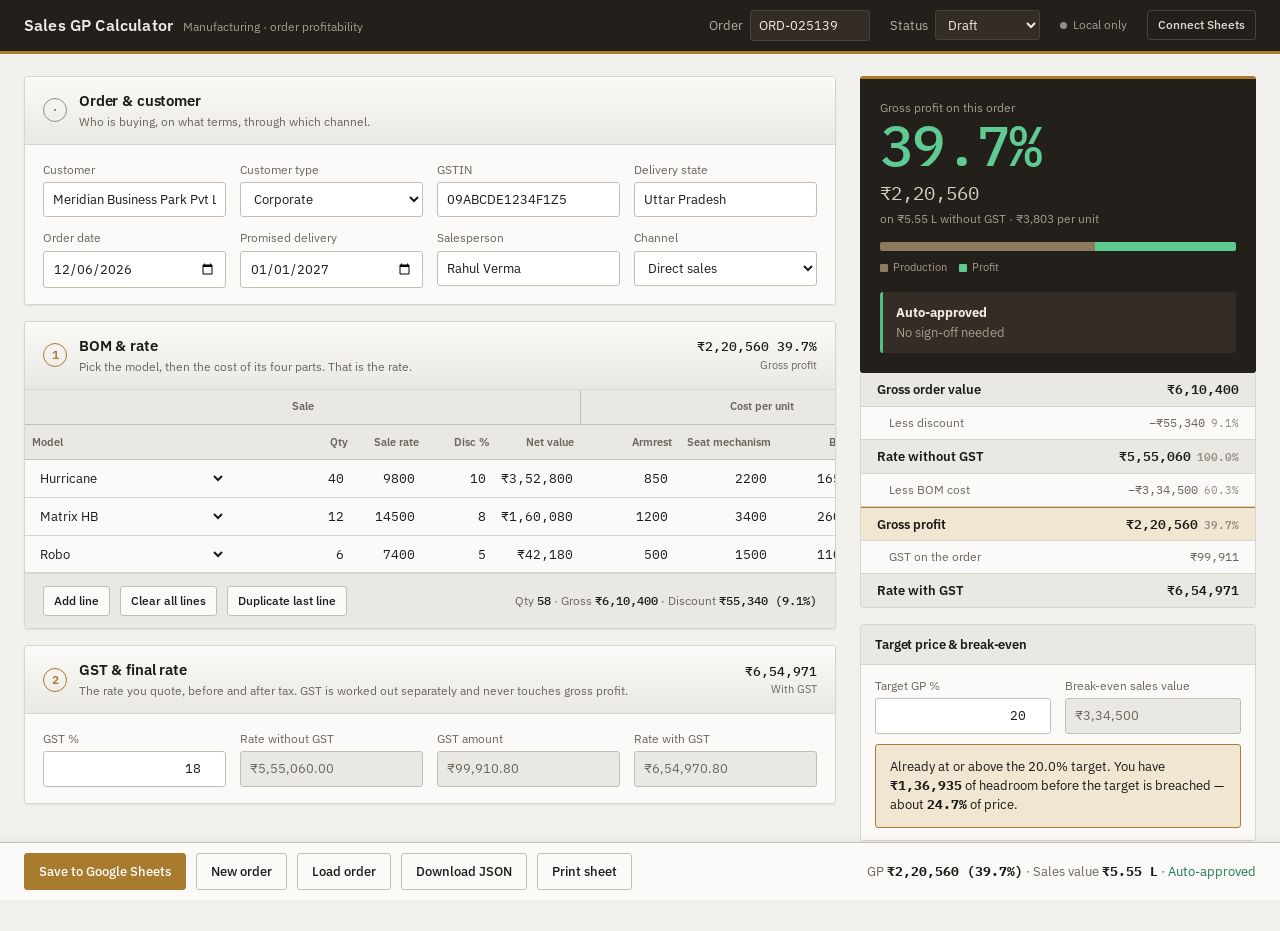
==== commit 81280e11: "Cost only on armrest, seat mechanism, base and wheels" ====
--- a/preview.html
+++ b/preview.html
@@ -144,14 +144,7 @@
   font-size:16px;line-height:1;padding:4px 7px;border-radius:2px}
 .x-btn:hover{color:var(--risk);background:var(--risk-bg)}
 tr.under td{background:var(--risk-bg)}
-.add-btn{border:none;background:none;color:var(--ink-3);cursor:pointer;
-  font-size:16px;line-height:1;padding:4px 7px;border-radius:2px}
-.add-btn:hover{color:var(--brass);background:var(--sunken)}
-.row-acts{white-space:nowrap}
-tr.cust td{background:var(--sunken)}
-tr.cust td:first-child{padding-left:26px}
-.cust-tag{display:inline-block;font-size:10.5px;letter-spacing:.06em;text-transform:uppercase;
-  color:var(--ink-3);margin-right:8px;vertical-align:middle}
+
 .lines-foot{display:flex;gap:10px;align-items:center;padding:12px 18px;
   border-top:1px solid var(--rule);background:var(--sunken);flex-wrap:wrap}
 .lines-foot .stat{font-size:12px;color:var(--ink-2);margin-left:auto}
@@ -329,7 +322,7 @@
     <article class="level">
       <div class="level-head">
         <span class="level-no">1</span>
-        <div><h2>BOM &amp; rate</h2><p>Pick the model, add whatever was customised, then packing and freight. That is the rate.</p></div>
+        <div><h2>BOM &amp; rate</h2><p>Pick the model, then the cost of its four parts. That is the rate.</p></div>
         <div class="level-sum"><span id="sumL1">—</span><small>Gross profit</small></div>
       </div>
       <div class="level-body pad0">
@@ -345,7 +338,7 @@
               <tr>
                 <th class="l">Model</th>
                 <th>Qty</th><th>Sale rate</th><th>Disc %</th><th>Net value</th>
-                <th>Standard rate</th><th>Customisation</th><th>Packing</th><th>Freight</th>
+                <th>Armrest</th><th>Seat mechanism</th><th>Base</th><th>Wheels</th>
                 <th>Unit cost</th><th>Total cost</th><th>Line GP</th><th>GP %</th>
                 <th></th>
               </tr>
@@ -357,7 +350,7 @@
           <button class="btn btn-sm" id="btnAddLine">Add line</button>
           <button class="btn btn-sm" id="btnClearLines">Clear all lines</button>
           <button class="btn btn-sm" id="btnDuplicate">Duplicate last line</button>
-          <span class="stat">Qty <b id="ftQty">0</b> · Gross <b id="ftGross">0</b> · Discount <b id="ftDisc">0</b> · Customisation <b id="ftCust">0</b></span>
+          <span class="stat">Qty <b id="ftQty">0</b> · Gross <b id="ftGross">0</b> · Discount <b id="ftDisc">0</b></span>
         </div>
       </div>
     </article>
@@ -461,10 +454,8 @@
     var netRev = gross - discAmt;
     var unitNet = div(netRev, qty);
 
-    // standard rate for the model, plus whatever was customised, plus packing and
-    // freight — all taken straight, nothing loaded on top
-    var custom = num(l.cCustom);
-    var unitCogs = num(l.cStandard) + custom + num(l.cPacking) + num(l.cFreight);
+    // exactly four costed parts — taken straight, nothing loaded on top
+    var unitCogs = num(l.cArmrest) + num(l.cSeatMech) + num(l.cBase) + num(l.cWheels);
     var cogs = unitCogs * qty;
 
     var gp = netRev - cogs;
@@ -475,10 +466,10 @@
       discountAmt: discAmt,
       netRevenue: netRev,
       unitNetPrice: unitNet,
-      unitStandard: num(l.cStandard),
-      unitCustom: custom,
-      unitPacking: num(l.cPacking),
-      unitFreight: num(l.cFreight),
+      unitArmrest: num(l.cArmrest),
+      unitSeatMech: num(l.cSeatMech),
+      unitBase: num(l.cBase),
+      unitWheels: num(l.cWheels),
       unitCogs: unitCogs,
       cogs: cogs,
       gp: gp,
@@ -511,11 +502,10 @@
 
     /* ---- L1 roll-up ---- */
     var lines = (o.lines || []).map(computeLine);
-    var t = { gross: 0, disc: 0, net: 0, cogs: 0, qty: 0, cbm: 0, weight: 0, gst: 0, maxGst: 0, custom: 0 };
+    var t = { gross: 0, disc: 0, net: 0, cogs: 0, qty: 0, cbm: 0, weight: 0, gst: 0, maxGst: 0 };
     lines.forEach(function (r) {
       t.gross += r.grossValue; t.disc += r.discountAmt; t.net += r.netRevenue;
       t.cogs += r.cogs; t.qty += r.qty; t.cbm += r.cbm; t.weight += r.weight;
-      t.custom += r.unitCustom * r.qty;
       t.gst += r.gstAmt; t.maxGst = Math.max(t.maxGst, r.gstPct);
     });
 
@@ -657,7 +647,7 @@
         grossValue: t.gross, totalDiscount: t.disc, discountPct: div(t.disc, t.gross) * 100,
         productRevenue: t.net, recovery: recovery,
         recFreight: recFreight, recInstall: recInstall, recPacking: recPacking, recOther: recOther,
-        nsv: NSV, qty: t.qty, cbm: t.cbm, weight: t.weight, customisation: t.custom,
+        nsv: NSV, qty: t.qty, cbm: t.cbm, weight: t.weight,
         cogs: t.cogs, cogsPct: div(t.cogs, NSV) * 100,
         grossProfit: grossProfit, grossProfitPct: div(grossProfit, NSV) * 100,
         totL2: totL2, contribution: contribution, contributionPct: div(contribution, NSV) * 100,
@@ -691,7 +681,7 @@
     clone.lines = (clone.lines || []).map(function (l) {
       l.discPct = num(l.discPct) + num(shocks.discountPts);
       var f = 1 + rate(shocks.materialPct);
-      ['cStandard', 'cCustom', 'cPacking', 'cFreight'].forEach(function (k) { l[k] = num(l[k]) * f; });
+      ['cArmrest', 'cSeatMech', 'cBase', 'cWheels'].forEach(function (k) { l[k] = num(l[k]) * f; });
       return l;
     });
     clone.l2 = clone.l2 || {};
@@ -835,16 +825,16 @@
       defaultGstPct: 18
     },
     products: [
-      { sku: 'HURRICANE', name: 'Hurricane', listPrice: 0, cStandard: 0, cPacking: 0, cFreight: 0 },
-      { sku: 'MATRIX-HB', name: 'Matrix HB', listPrice: 0, cStandard: 0, cPacking: 0, cFreight: 0 },
-      { sku: 'MATRIX-MB', name: 'Matrix MB', listPrice: 0, cStandard: 0, cPacking: 0, cFreight: 0 },
-      { sku: '01', name: '01', listPrice: 0, cStandard: 0, cPacking: 0, cFreight: 0 },
-      { sku: '15-NO', name: '15 No.', listPrice: 0, cStandard: 0, cPacking: 0, cFreight: 0 },
-      { sku: 'BUTTERFLY', name: 'Butterfly', listPrice: 0, cStandard: 0, cPacking: 0, cFreight: 0 },
-      { sku: 'ROBO', name: 'Robo', listPrice: 0, cStandard: 0, cPacking: 0, cFreight: 0 },
-      { sku: 'PEARS', name: 'Pears', listPrice: 0, cStandard: 0, cPacking: 0, cFreight: 0 },
-      { sku: '07', name: '07', listPrice: 0, cStandard: 0, cPacking: 0, cFreight: 0 },
-      { sku: 'BOOM', name: 'Boom', listPrice: 0, cStandard: 0, cPacking: 0, cFreight: 0 }
+      { sku: 'HURRICANE', name: 'Hurricane', listPrice: 0, cArmrest: 0, cSeatMech: 0, cBase: 0, cWheels: 0 },
+      { sku: 'MATRIX-HB', name: 'Matrix HB', listPrice: 0, cArmrest: 0, cSeatMech: 0, cBase: 0, cWheels: 0 },
+      { sku: 'MATRIX-MB', name: 'Matrix MB', listPrice: 0, cArmrest: 0, cSeatMech: 0, cBase: 0, cWheels: 0 },
+      { sku: '01', name: '01', listPrice: 0, cArmrest: 0, cSeatMech: 0, cBase: 0, cWheels: 0 },
+      { sku: '15-NO', name: '15 No.', listPrice: 0, cArmrest: 0, cSeatMech: 0, cBase: 0, cWheels: 0 },
+      { sku: 'BUTTERFLY', name: 'Butterfly', listPrice: 0, cArmrest: 0, cSeatMech: 0, cBase: 0, cWheels: 0 },
+      { sku: 'ROBO', name: 'Robo', listPrice: 0, cArmrest: 0, cSeatMech: 0, cBase: 0, cWheels: 0 },
+      { sku: 'PEARS', name: 'Pears', listPrice: 0, cArmrest: 0, cSeatMech: 0, cBase: 0, cWheels: 0 },
+      { sku: '07', name: '07', listPrice: 0, cArmrest: 0, cSeatMech: 0, cBase: 0, cWheels: 0 },
+      { sku: 'BOOM', name: 'Boom', listPrice: 0, cArmrest: 0, cSeatMech: 0, cBase: 0, cWheels: 0 }
     ],
     customers: [],
     approvalMatrix: E.defaultApprovalMatrix
@@ -854,40 +844,13 @@
   var NUMCOLS = [
     ['qty', 'w-xs', 1], ['listPrice', 'w-m', 0], ['discPct', 'w-xs', 0]
   ];
-  var COSTCOLS = ['cStandard', 'cPacking', 'cFreight'];
+  var COSTCOLS = ['cArmrest', 'cSeatMech', 'cBase', 'cWheels'];
   var rowSeq = 0;
 
   function modelOptions(sel) {
     return '<option value="">Pick a model</option>' + MASTERS.products.map(function (p) {
       return '<option' + (p.name === sel ? ' selected' : '') + '>' + esc(p.name) + '</option>';
     }).join('');
-  }
-
-  function custRowsOf(id) {
-    return [].slice.call($('lineBody').querySelectorAll('tr.cust[data-parent="' + id + '"]'));
-  }
-
-  function makeCustRow(id, seed) {
-    var d = seed || {};
-    var tr = document.createElement('tr');
-    tr.className = 'cust';
-    tr.dataset.parent = id;
-    tr.innerHTML =
-      '<td colspan="5" class="l"><span class="cust-tag">Customisation</span>' +
-      '<input class="w-l" data-k="desc" value="' + esc(d.desc || '') +
-      '" placeholder="What changed — e.g. adjustable armrest"></td>' +
-      '<td></td>' +
-      '<td><input type="number" class="w-s" data-k="rate" step="any" value="' + (d.rate || 0) + '"></td>' +
-      '<td colspan="7"><button class="x-btn" title="Remove this customisation" aria-label="Remove customisation">×</button></td>';
-    tr.querySelector('.x-btn').addEventListener('click', function () { tr.remove(); recalc(); });
-    return tr;
-  }
-
-  function addCustRow(tr, seed) {
-    var id = tr.dataset.id;
-    var rows = custRowsOf(id);
-    var after = rows.length ? rows[rows.length - 1] : tr;
-    after.parentNode.insertBefore(makeCustRow(id, seed), after.nextSibling);
   }
 
   function makeRow(seed) {
@@ -905,28 +868,23 @@
     });
     cells.push('<td class="cell-out" data-out="netValue">—</td>');
 
-    cells.push('<td><input type="number" class="w-s" data-k="cStandard" step="any" min="0" value="' + (d.cStandard || 0) + '"></td>');
-    cells.push('<td class="cell-out" data-out="custTotal">—</td>');
-    cells.push('<td><input type="number" class="w-s" data-k="cPacking" step="any" min="0" value="' + (d.cPacking || 0) + '"></td>');
-    cells.push('<td><input type="number" class="w-s" data-k="cFreight" step="any" min="0" value="' + (d.cFreight || 0) + '"></td>');
+    COSTCOLS.forEach(function (k) {
+      cells.push('<td><input type="number" class="w-s" data-k="' + k + '" step="any" min="0" value="' + (d[k] || 0) + '"></td>');
+    });
 
     cells.push('<td class="cell-out" data-out="unitCogs">—</td>');
     cells.push('<td class="cell-out" data-out="cogs">—</td>');
     cells.push('<td class="cell-out" data-out="gp">—</td>');
     cells.push('<td class="cell-out" data-out="gpPct">—</td>');
-    cells.push('<td class="row-acts">' +
-      '<button class="add-btn" title="Add a customisation" aria-label="Add customisation">+</button>' +
-      '<button class="x-btn" title="Remove this line" aria-label="Remove line">×</button></td>');
+    cells.push('<td><button class="x-btn" title="Remove this line" aria-label="Remove line">×</button></td>');
 
     tr.innerHTML = cells.join('');
     tr.dataset.sku = d.sku || '';
     tr.querySelector('.x-btn').addEventListener('click', function () {
-      custRowsOf(tr.dataset.id).forEach(function (c) { c.remove(); });
       tr.remove();
       if (!$('lineBody').querySelector('tr.line')) addLine();
       recalc();
     });
-    tr.querySelector('.add-btn').addEventListener('click', function () { addCustRow(tr); recalc(); });
 
     // model master autofill — standard rate, packing and freight for that model
     var modelSel = tr.querySelector('[data-k=model]');
@@ -940,21 +898,12 @@
       });
       recalc();
     });
-    (d.customs || []).forEach(function (c) { addCustRowLater(tr, c); });
     return tr;
   }
 
-  // customisation rows can only be inserted once the line row is in the table
-  var pending = [];
-  function addCustRowLater(tr, c) { pending.push([tr, c]); }
-  function flushCustRows() {
-    pending.forEach(function (x) { addCustRow(x[0], x[1]); });
-    pending = [];
-  }
-
   function esc(s) { return String(s).replace(/[&<>"]/g, function (c) { return ({ '&': '&amp;', '<': '&lt;', '>': '&gt;', '"': '&quot;' })[c]; }); }
 
-  function addLine(seed) { $('lineBody').appendChild(makeRow(seed)); flushCustRows(); }
+  function addLine(seed) { $('lineBody').appendChild(makeRow(seed)); }
 
   /* ---------- read the whole form into an order object ------------------- */
   function v(id) { var el = $(id); return el ? el.value : ''; }
@@ -969,13 +918,6 @@
       [].forEach.call(tr.querySelectorAll('[data-k]'), function (el) {
         o[el.dataset.k] = el.type === 'number' ? (parseFloat(el.value) || 0) : el.value;
       });
-      o.customs = custRowsOf(tr.dataset.id).map(function (cr) {
-        return {
-          desc: cr.querySelector('[data-k=desc]').value,
-          rate: parseFloat(cr.querySelector('[data-k=rate]').value) || 0
-        };
-      });
-      o.cCustom = o.customs.reduce(function (a, c) { return a + c.rate; }, 0);
       o.description = o.model;
       return o;
     });
@@ -1027,7 +969,6 @@
       var r = R.lines[i]; if (!r) return;
       var put = function (k, txt) { var c = tr.querySelector('[data-out=' + k + ']'); if (c) c.textContent = txt; };
       put('netValue', money(r.netRevenue));
-      put('custTotal', r.unitCustom ? money(r.unitCustom) : '—');
       put('unitCogs', money(r.unitCogs));
       put('cogs', money(r.cogs));
       put('gp', money(r.gp));
@@ -1040,7 +981,6 @@
 
     /* footers */
     $('ftQty').textContent = inr.format(T.qty);
-    $('ftCust').textContent = money(T.customisation);
     $('ftGross').textContent = money(T.grossValue);
     $('ftDisc').textContent = money(T.totalDiscount) + ' (' + pc(T.discountPct) + ')';
 
@@ -1162,9 +1102,8 @@
           orderId: order.meta.orderId, lineNo: i + 1, sku: l.sku, description: l.description,
           qty: l.qty, listPrice: l.listPrice, discPct: l.discPct,
           netValue: r.netRevenue, unitNetPrice: r.unitNetPrice,
-          model: l.model, cStandard: l.cStandard, cCustom: l.cCustom,
-          customisationDetail: (l.customs || []).map(function (c) { return c.desc + ' ' + c.rate; }).join('; '),
-          cPacking: l.cPacking, cFreight: l.cFreight,
+          model: l.model, cArmrest: l.cArmrest, cSeatMech: l.cSeatMech,
+          cBase: l.cBase, cWheels: l.cWheels,
           unitCost: r.unitCogs, totalCost: r.cogs, lineGP: r.gp, lineGPPct: r.gpPct,
           gstPct: l.gstPct, gstAmount: r.gstAmt
         };
@@ -1297,9 +1236,6 @@
       [].forEach.call(last.querySelectorAll('[data-k]'), function (el) {
         seed[el.dataset.k] = el.type === 'number' ? (parseFloat(el.value) || 0) : el.value;
       });
-      seed.customs = custRowsOf(last.dataset.id).map(function (cr) {
-        return { desc: cr.querySelector('[data-k=desc]').value, rate: parseFloat(cr.querySelector('[data-k=rate]').value) || 0 };
-      });
       addLine(seed); recalc();
     });
     $('btnSave').addEventListener('click', save);
@@ -1340,26 +1276,20 @@
     set('deliveryDate', new Date(Date.now() + 26 * 864e5).toISOString().slice(0, 10));
 
     var body = $('lineBody'); body.innerHTML = '';
-    [['Hurricane', 40, 10, 9800, 5200, 180, 240, ['Adjustable armrest', 320]],
-     ['Matrix HB', 12, 8, 14500, 7900, 220, 300, null],
-     ['Robo', 6, 5, 7400, 4100, 150, 210, null]].forEach(function (d) {
+    [['Hurricane', 40, 10, 9800, 850, 2200, 1650, 700],
+     ['Matrix HB', 12, 8, 14500, 1200, 3400, 2600, 900],
+     ['Robo', 6, 5, 7400, 500, 1500, 1100, 450]].forEach(function (d) {
       $('btnAddLine').click();
-      var tr = body.querySelectorAll('tr.line');
-      tr = tr[tr.length - 1];
-      var sel = tr.querySelector('[data-k=model]');
-      sel.value = d[0];
+      var rows = body.querySelectorAll('tr.line');
+      var tr = rows[rows.length - 1];
+      tr.querySelector('[data-k=model]').value = d[0];
       tr.querySelector('[data-k=qty]').value = d[1];
       tr.querySelector('[data-k=discPct]').value = d[2];
       tr.querySelector('[data-k=listPrice]').value = d[3];
-      tr.querySelector('[data-k=cStandard]').value = d[4];
-      tr.querySelector('[data-k=cPacking]').value = d[5];
-      tr.querySelector('[data-k=cFreight]').value = d[6];
-      if (d[7]) {
-        tr.querySelector('.add-btn').click();
-        var cr = body.querySelector('tr.cust[data-parent="' + tr.dataset.id + '"]');
-        cr.querySelector('[data-k=desc]').value = d[7][0];
-        cr.querySelector('[data-k=rate]').value = d[7][1];
-      }
+      tr.querySelector('[data-k=cArmrest]').value = d[4];
+      tr.querySelector('[data-k=cSeatMech]').value = d[5];
+      tr.querySelector('[data-k=cBase]').value = d[6];
+      tr.querySelector('[data-k=cWheels]').value = d[7];
     });
 
     set('gstPct', 18);
